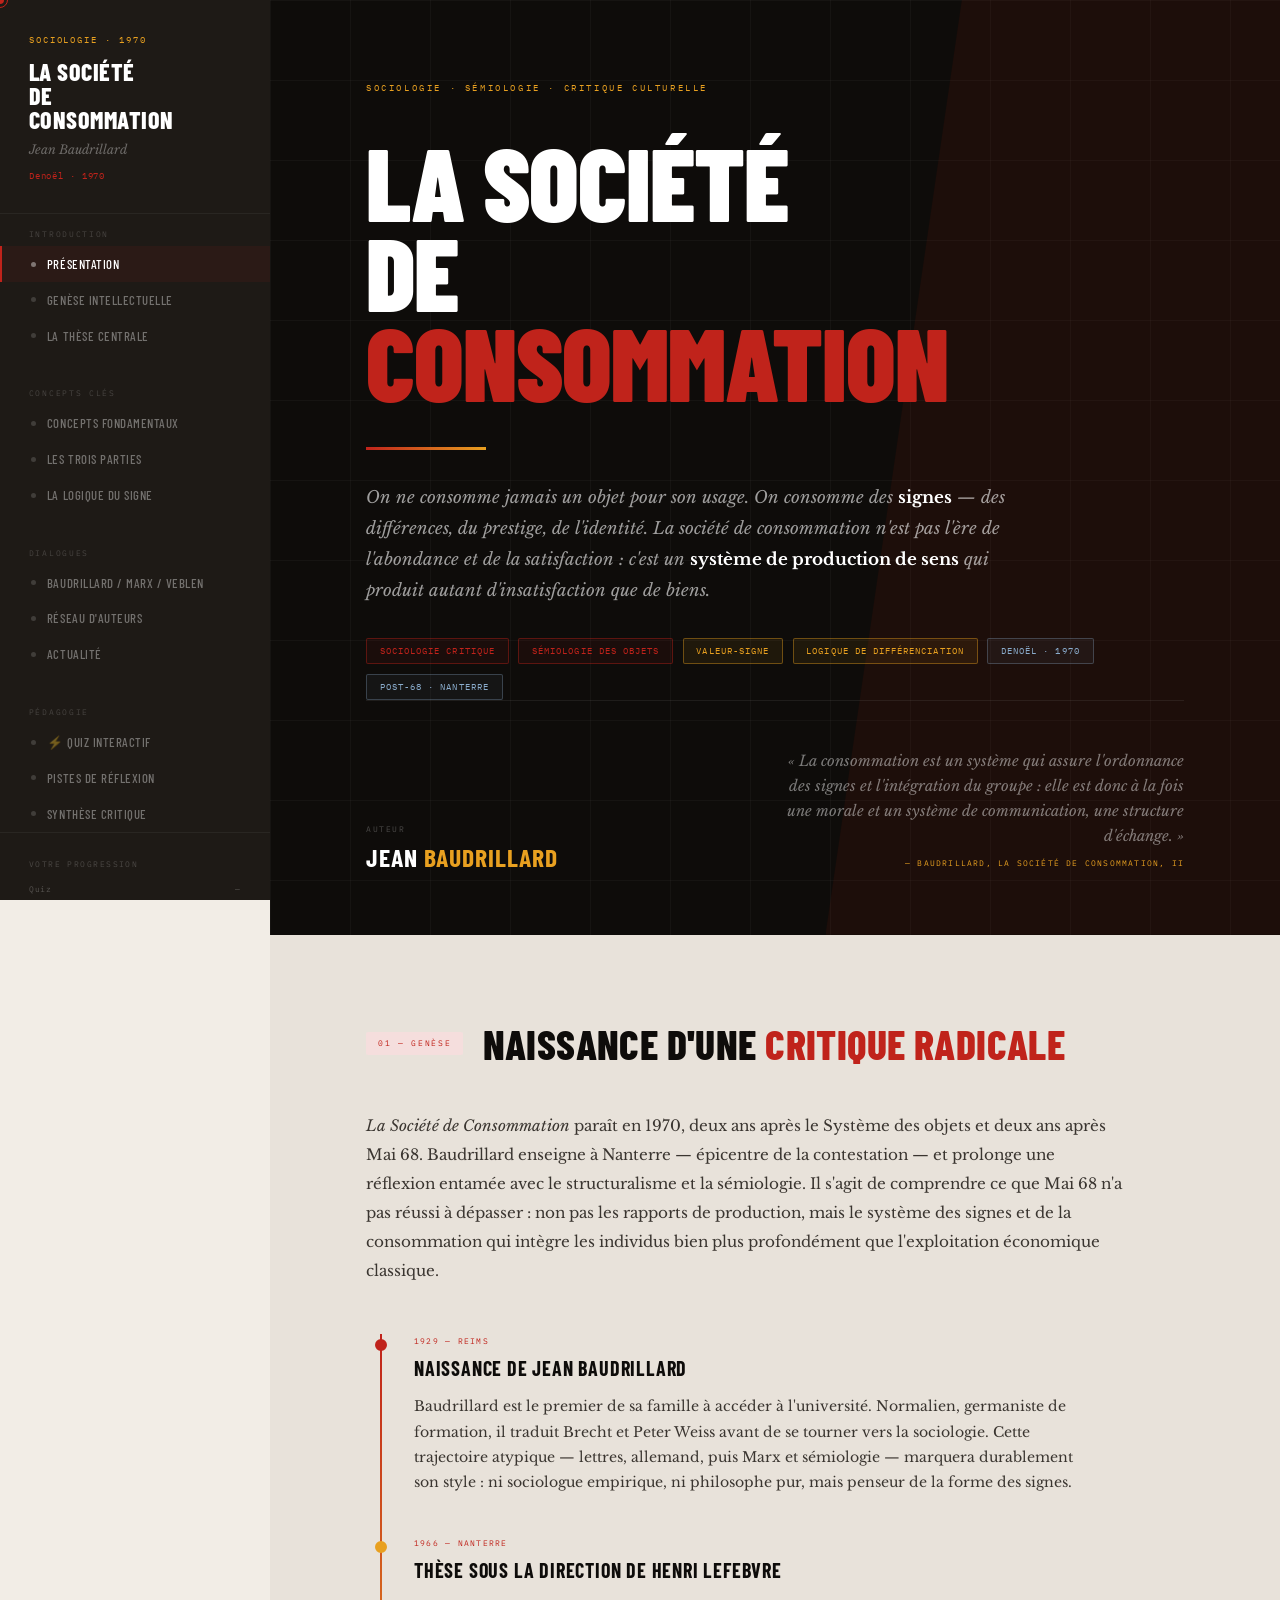
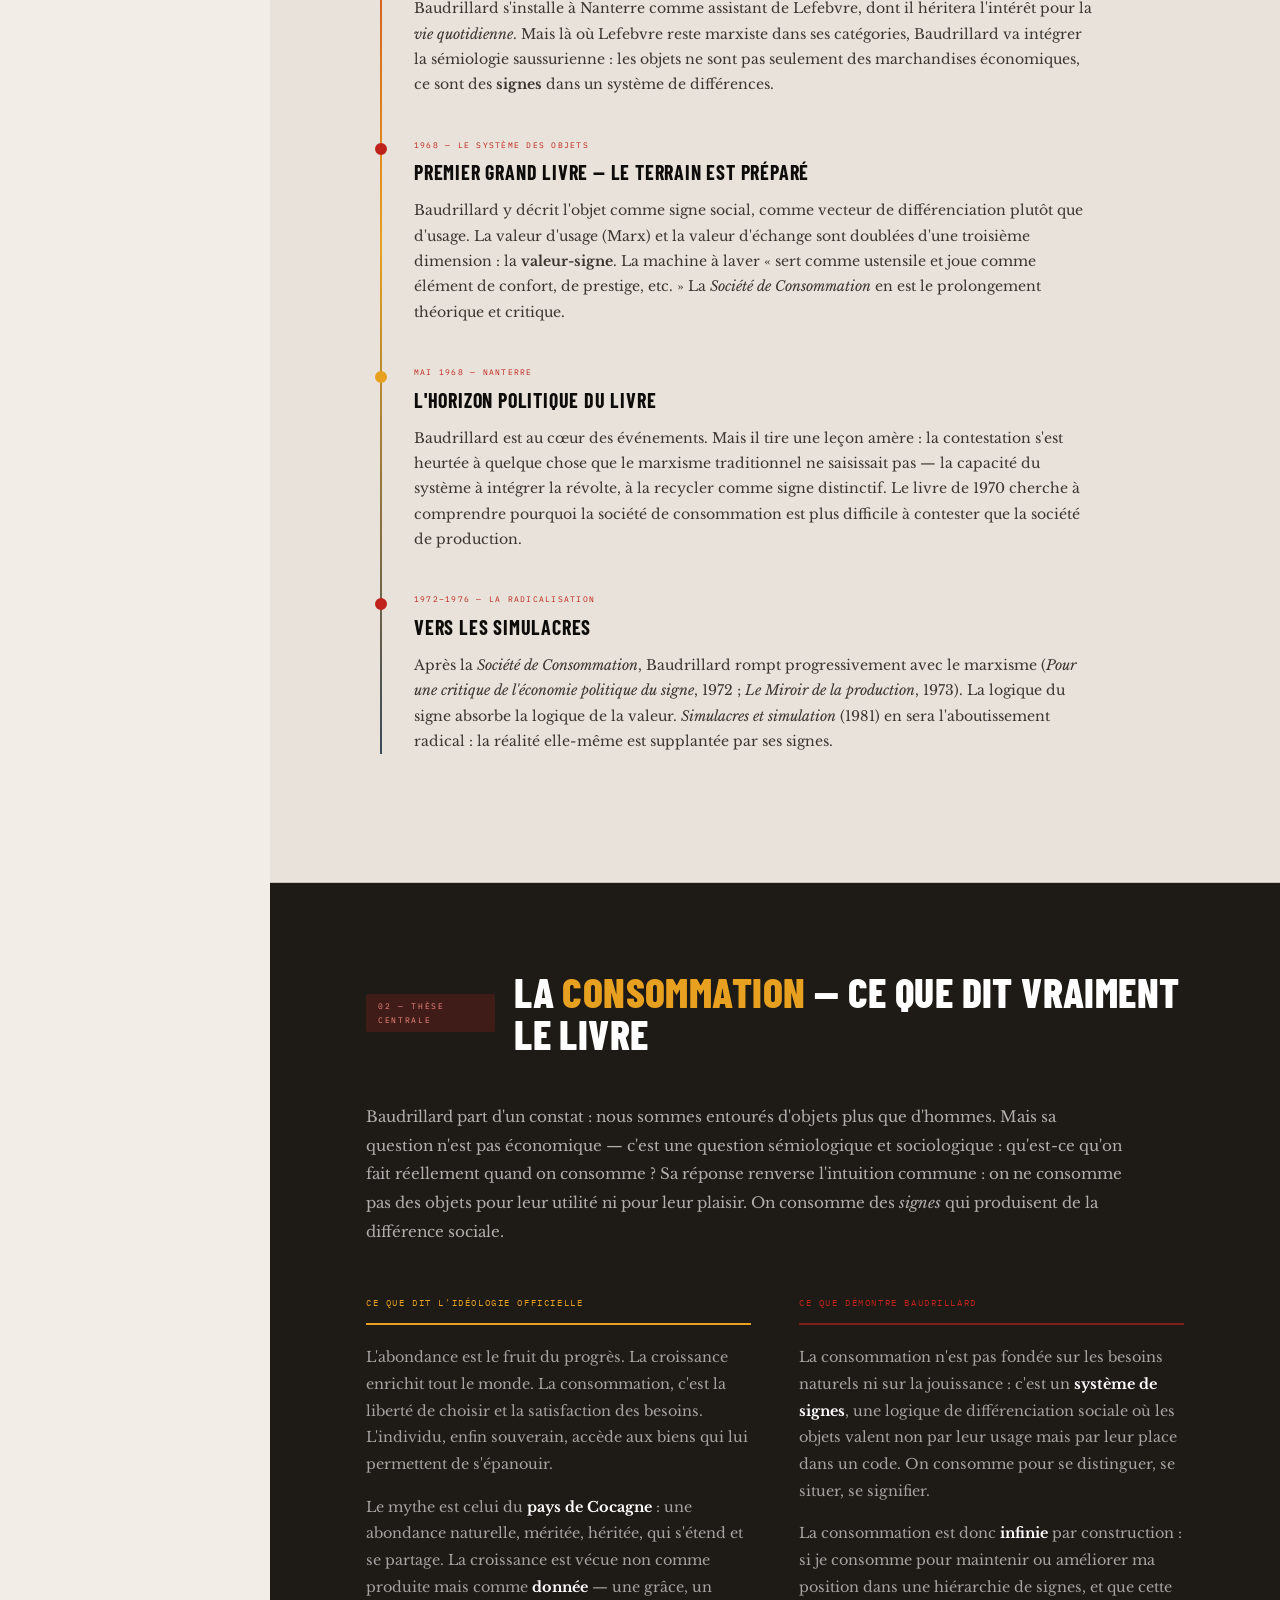
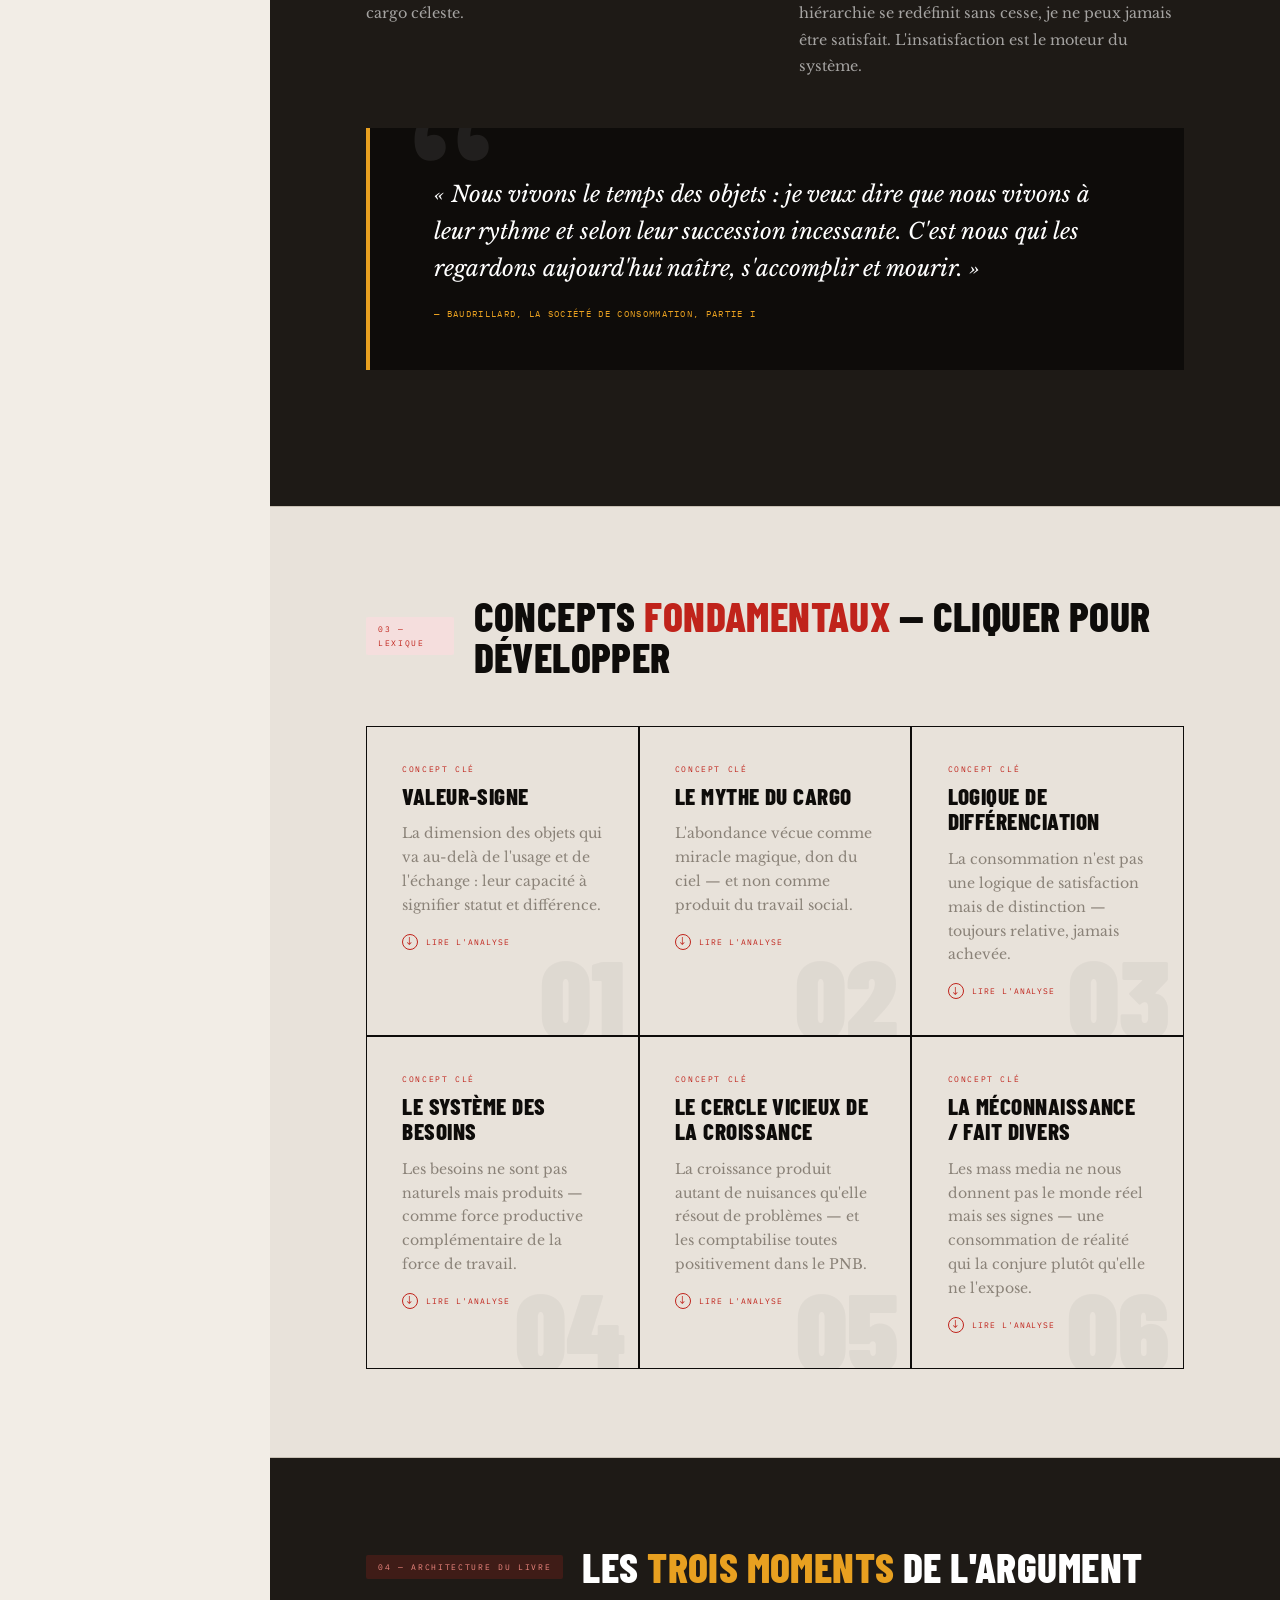
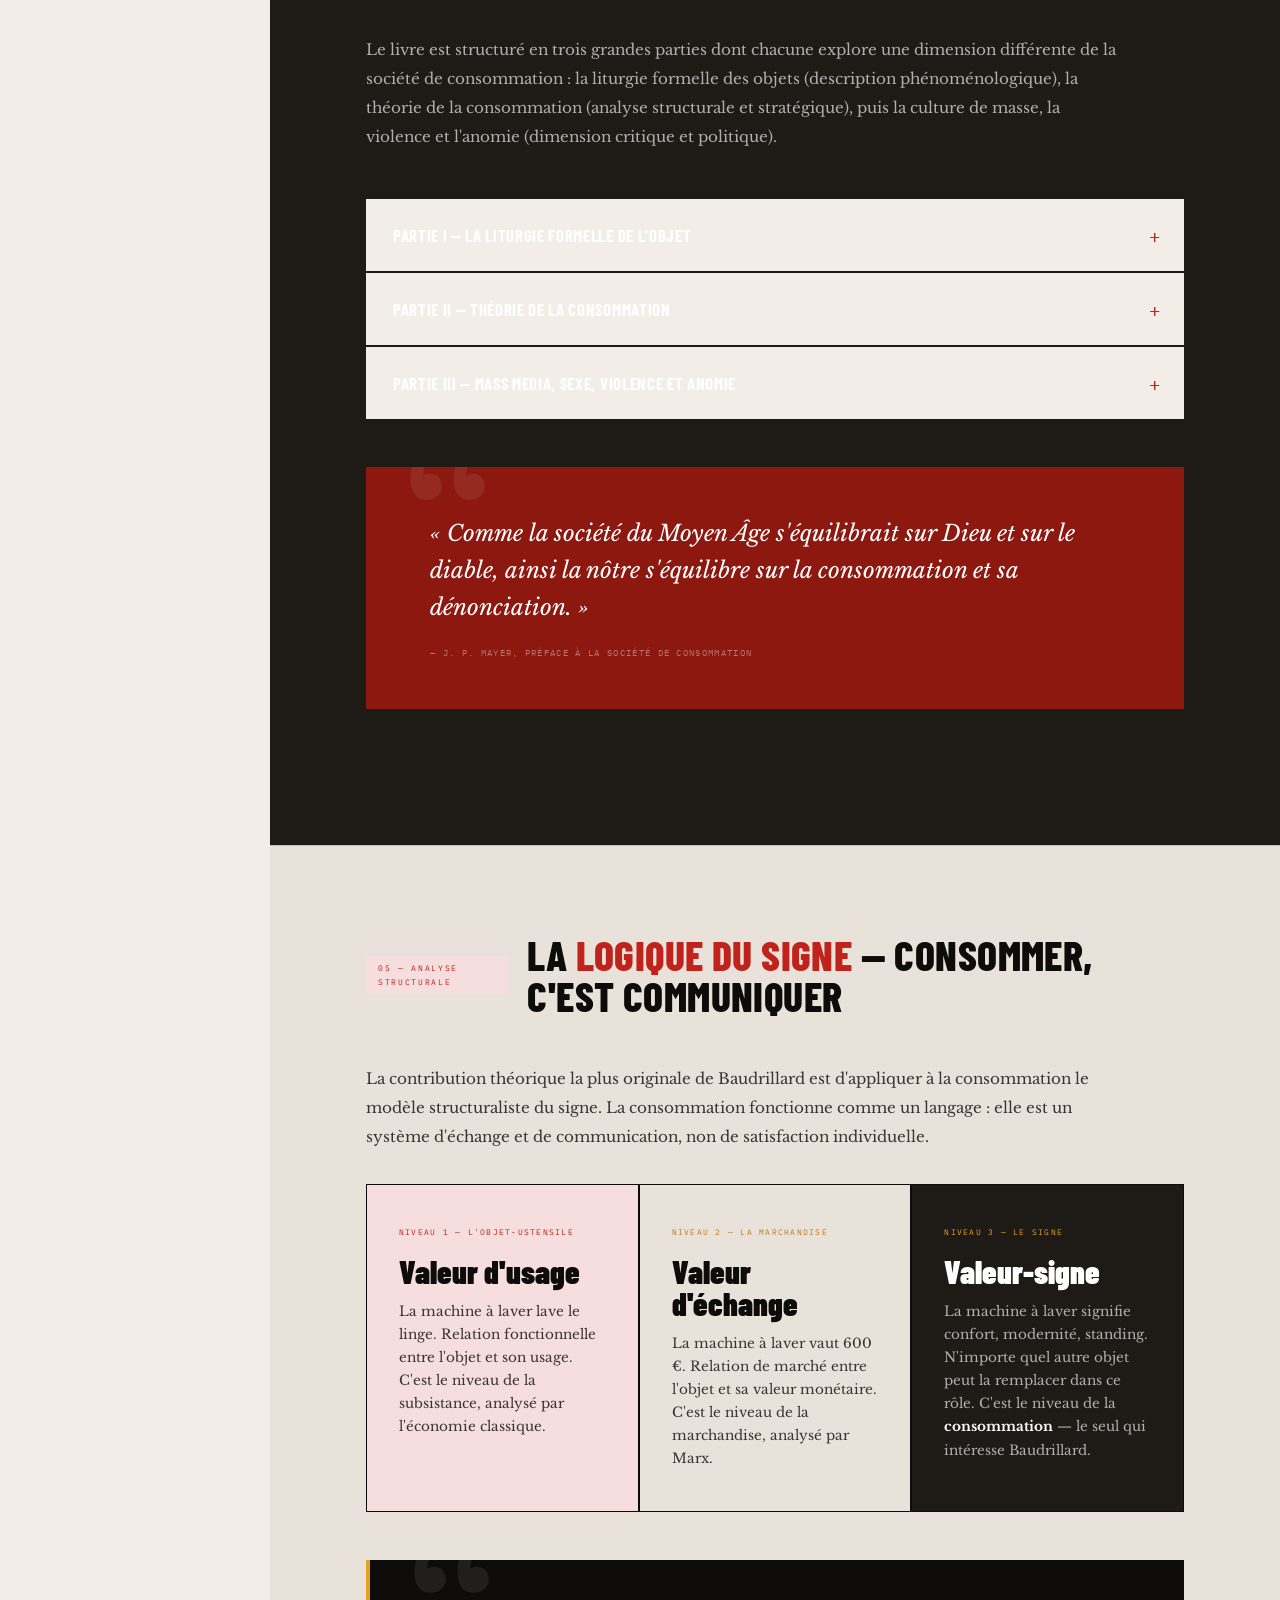
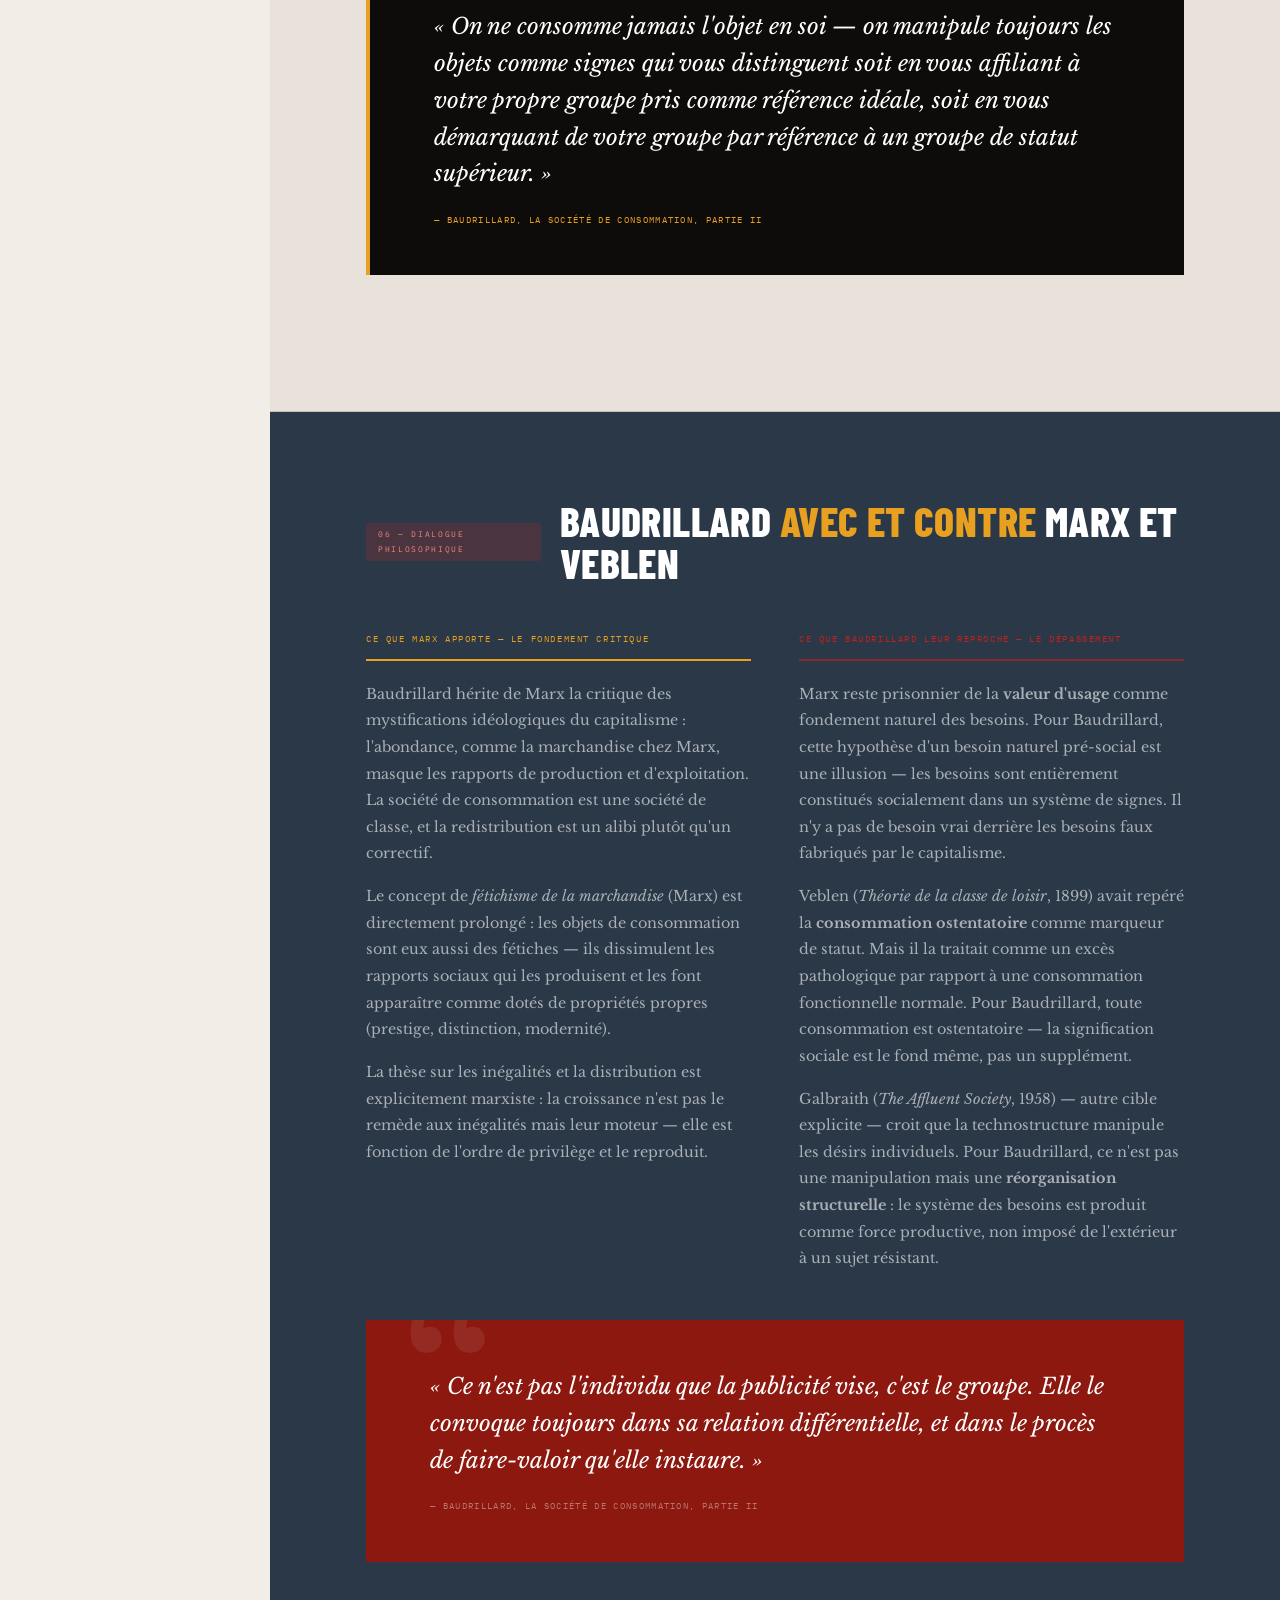
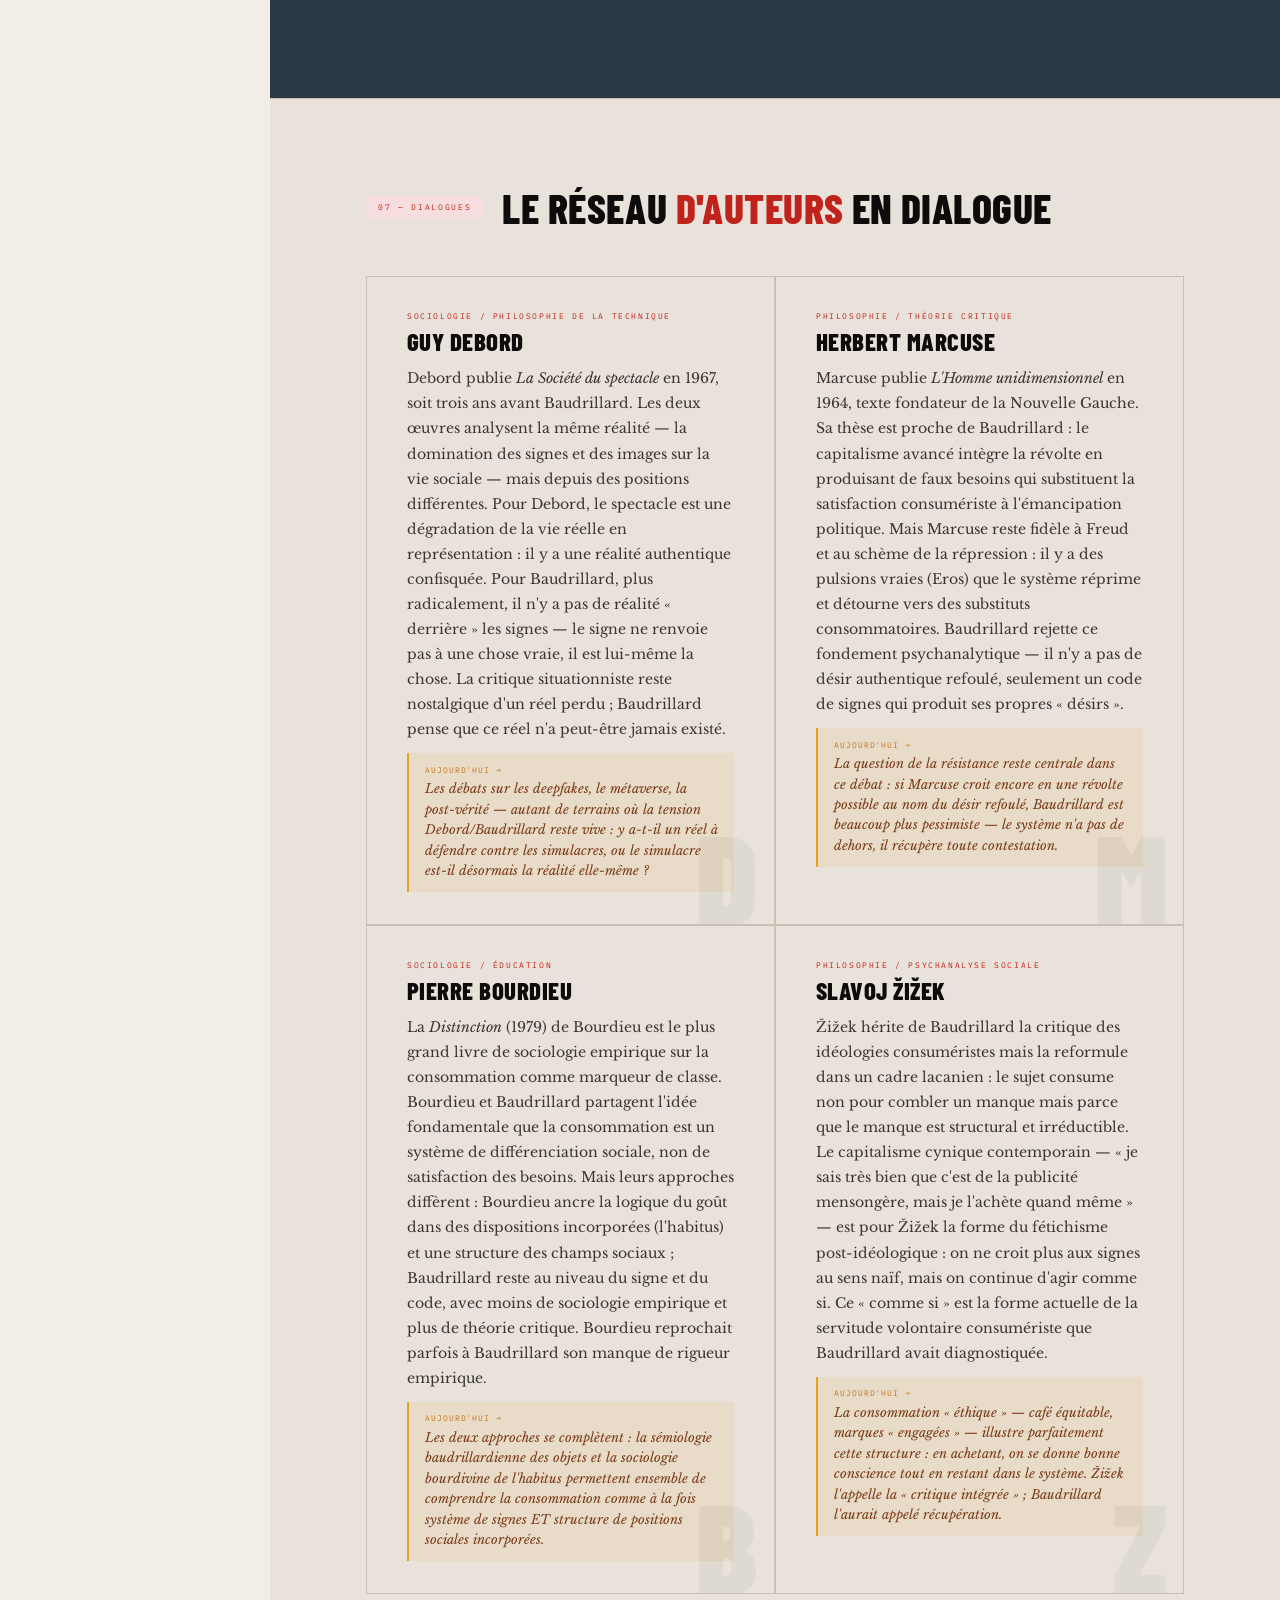
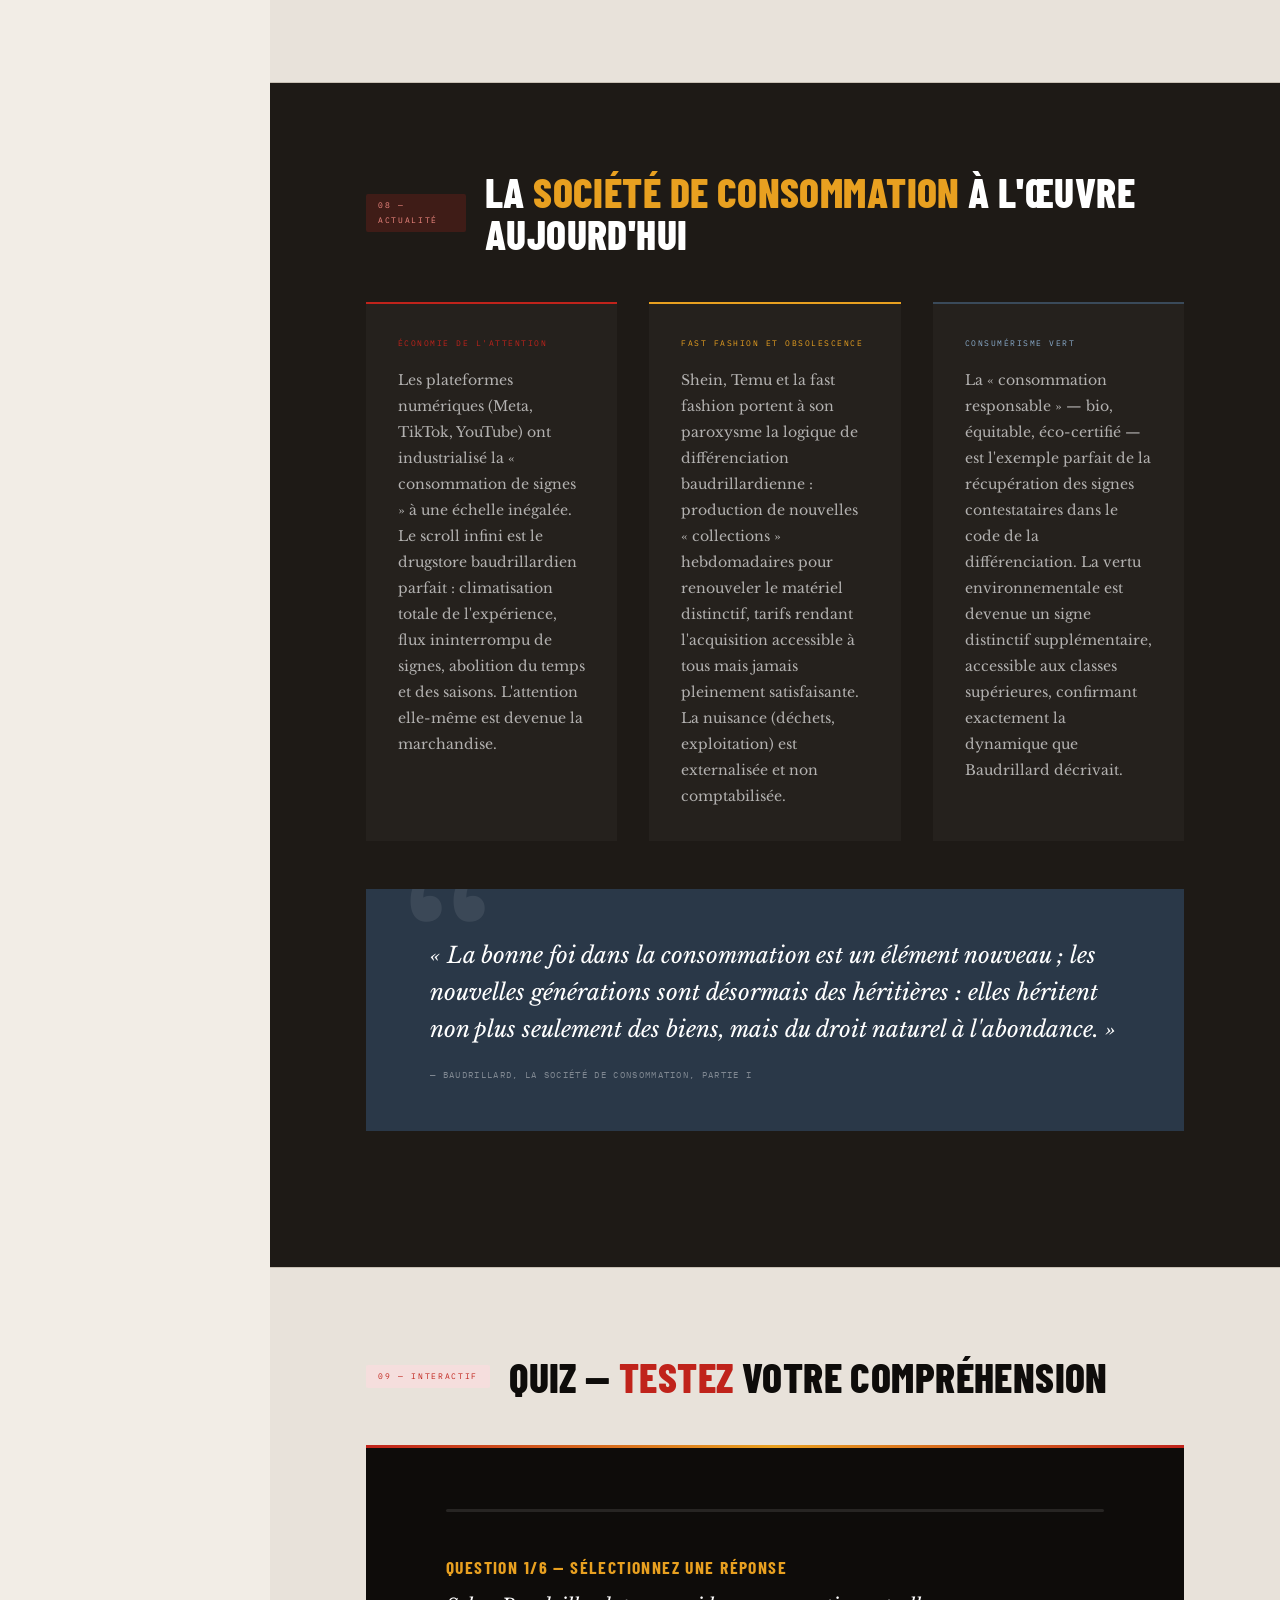
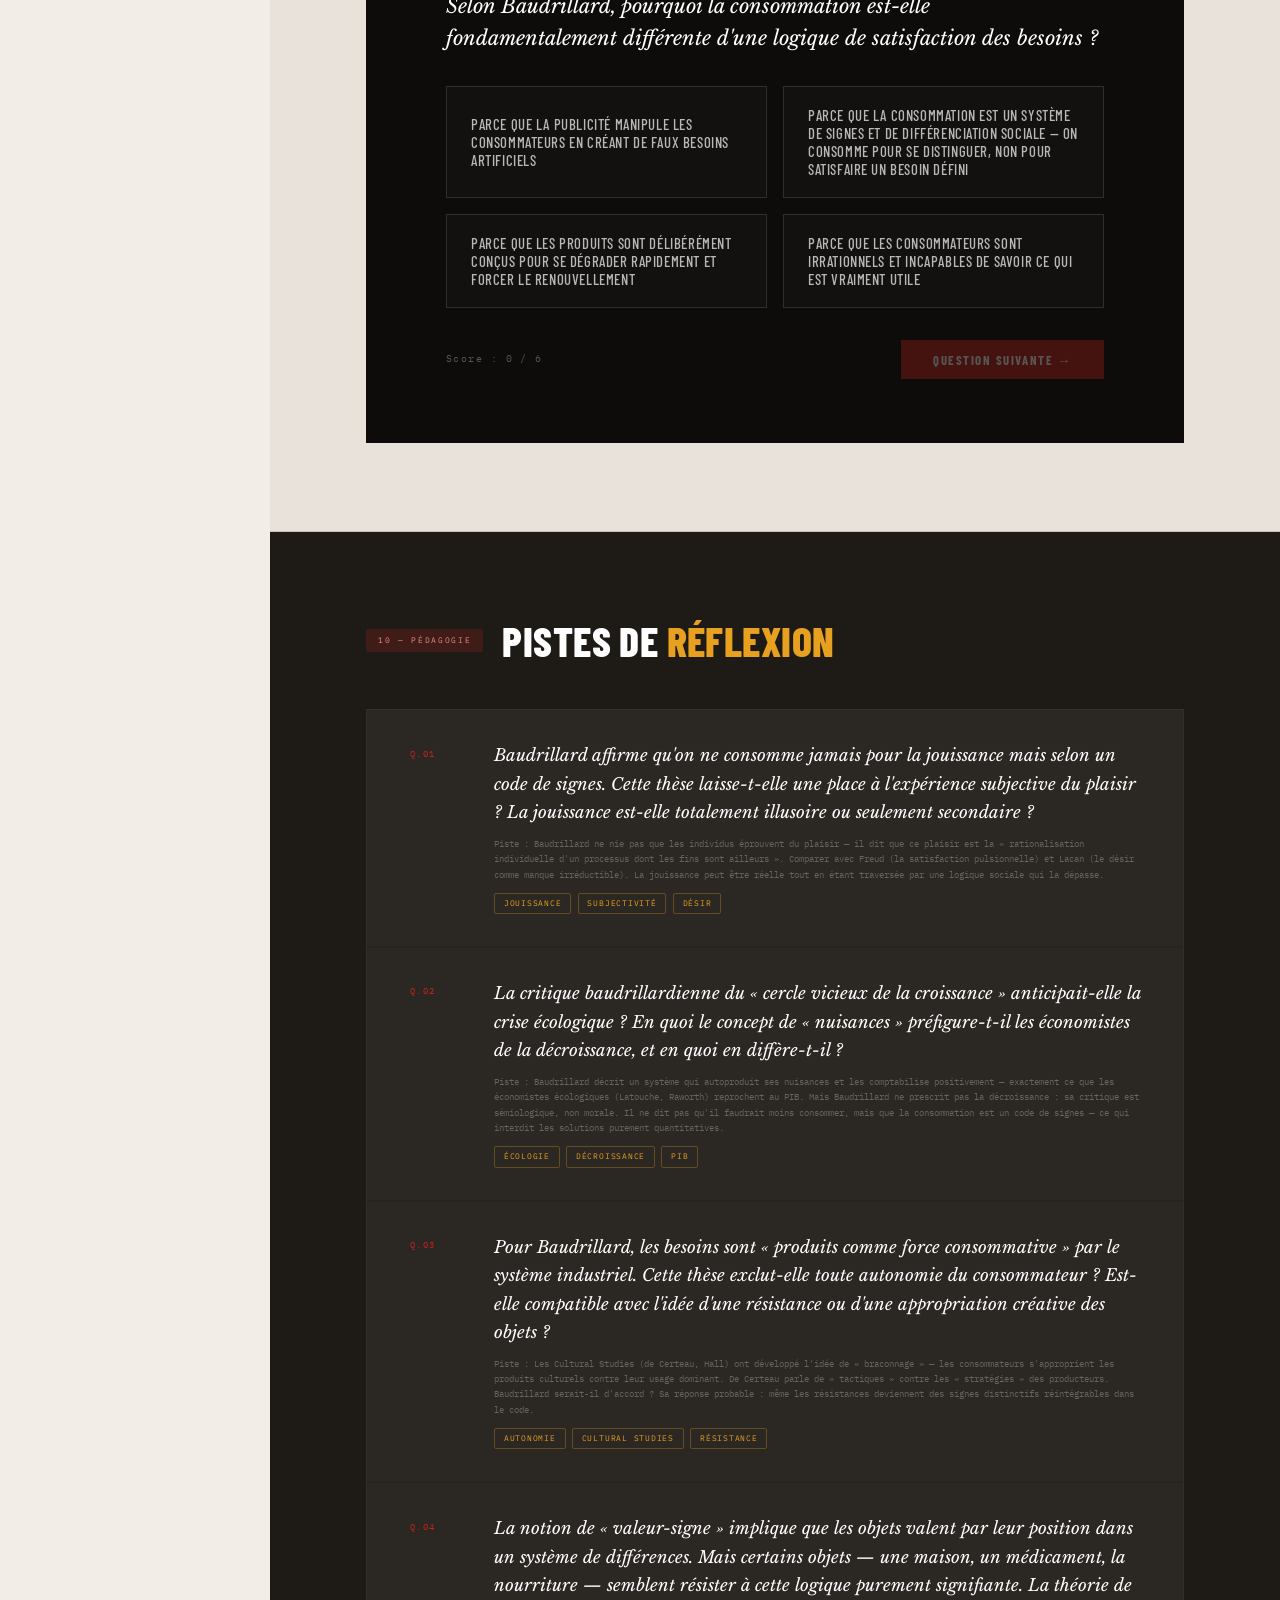
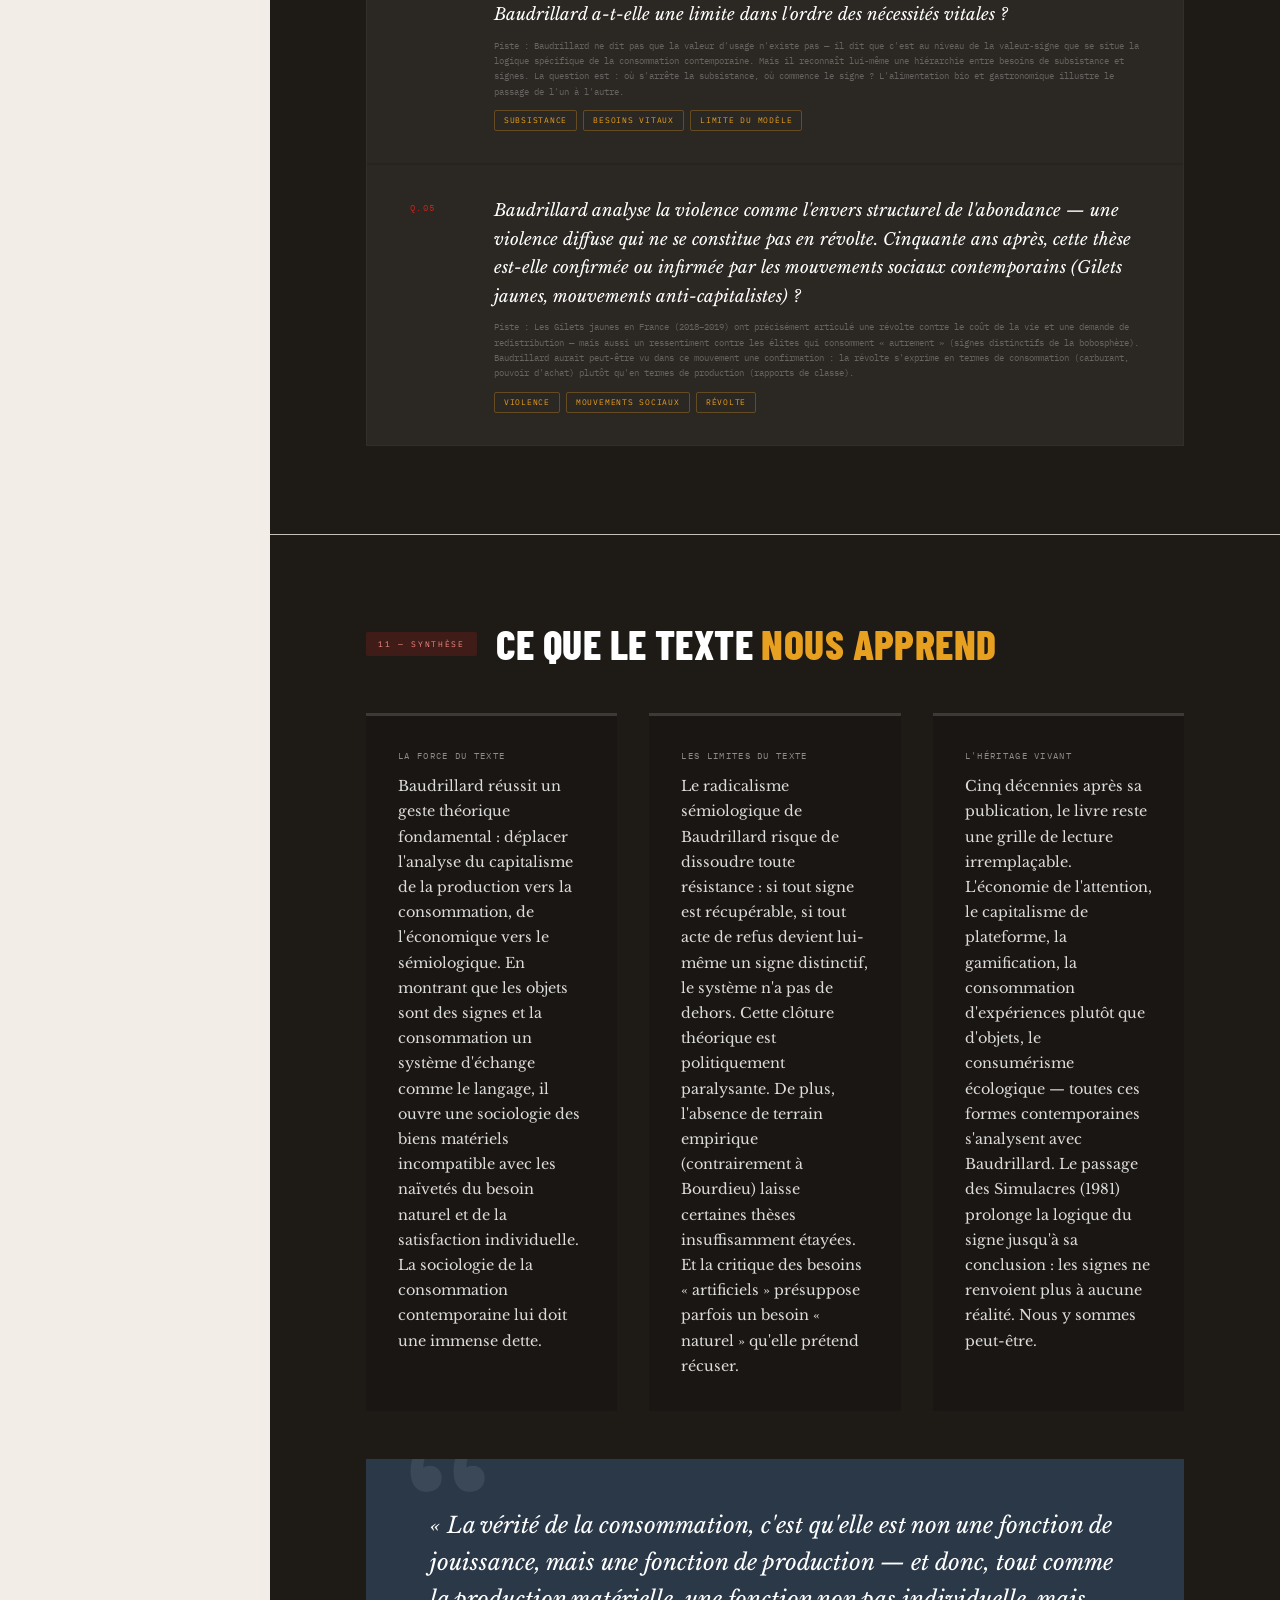
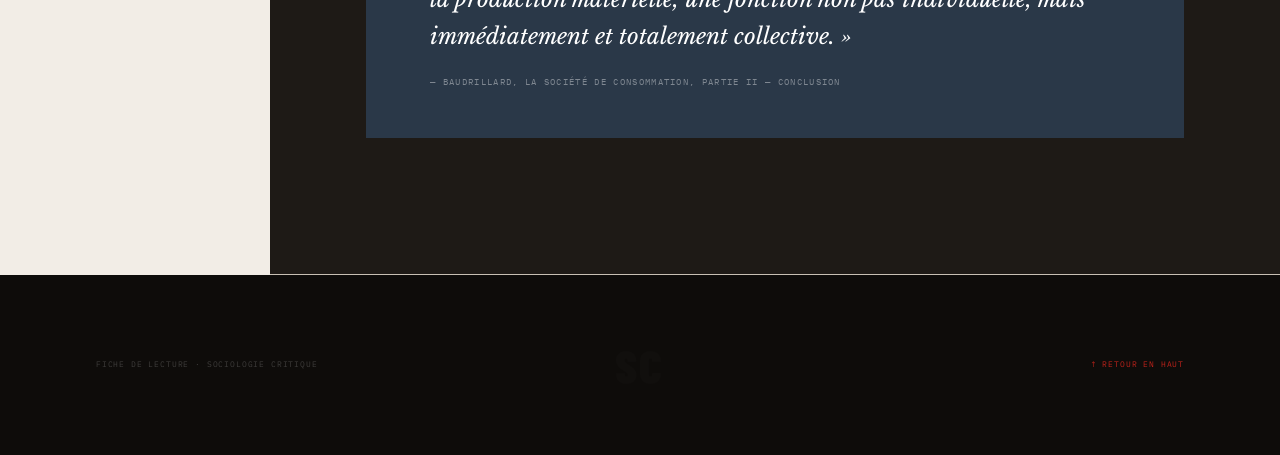
==== baudrillard-societe-consommation.html @ 4a0010d8 "Add files via upload" ====
<!DOCTYPE html>
<html lang="fr">
<head>
<meta charset="UTF-8">
<meta name="viewport" content="width=device-width, initial-scale=1.0">
<title>La Société de Consommation — Jean Baudrillard</title>
<link href="https://fonts.googleapis.com/css2?family=Libre+Baskerville:ital,wght@0,400;0,700;1,400&family=Barlow+Condensed:wght@300;400;500;600;700;800;900&family=IBM+Plex+Mono:ital,wght@0,300;0,400;0,500;1,300&display=swap" rel="stylesheet">
<style>
:root {
  --concrete: #f2ede6;
  --concrete2: #e8e2da;
  --concrete3: #d8d0c6;
  --ink: #0e0c0a;
  --ink2: #1e1a16;
  --blood: #c0231b;
  --blood2: #8c180f;
  --blood-pale: #f5dedd;
  --neon: #e8a020;
  --neon2: #c07818;
  --neon-pale: #faf0d8;
  --steel: #3a4a5a;
  --steel2: #2a3848;
  --steel-pale: #d8e0ea;
  --rust: #7a3a18;
  --dust: #8a8278;
  --rule: #c8c0b4;
  --sidebar: 270px;
}
*,*::before,*::after{box-sizing:border-box;margin:0;padding:0}
html{scroll-behavior:smooth}
body{background:var(--concrete);color:var(--ink);font-family:'Libre Baskerville',serif;font-size:17px;line-height:1.75;overflow-x:hidden;cursor:none;}
#dot{width:8px;height:8px;border-radius:50%;background:#c0231b;position:fixed;top:0;left:0;pointer-events:none;z-index:9999;transform:translate(-50%,-50%);transition:background .15s,width .15s,height .15s;}
#ring{position:fixed;top:0;left:0;pointer-events:none;z-index:9998;transform:translate(-50%,-50%);border-radius:50%;}
#trail{position:fixed;inset:0;pointer-events:none;z-index:9997;}
#prog{position:fixed;top:0;left:0;height:3px;background:var(--blood);transform-origin:left;transform:scaleX(0);z-index:1002;transition:transform .08s linear;}
.snav{position:fixed;left:0;top:0;bottom:0;width:var(--sidebar);background:var(--ink2);z-index:100;display:flex;flex-direction:column;overflow-y:auto;scrollbar-width:thin;scrollbar-color:var(--blood) transparent;}
.snav-brand{padding:2rem 1.8rem 1.8rem;border-bottom:1px solid rgba(255,255,255,.05);}
.snav-kicker{font-family:'IBM Plex Mono',monospace;font-size:.55rem;letter-spacing:.22em;text-transform:uppercase;color:var(--neon);margin-bottom:.8rem;}
.snav-title{font-family:'Barlow Condensed',sans-serif;font-size:1.5rem;font-weight:800;line-height:1;color:#fff;letter-spacing:.02em;text-transform:uppercase;}
.snav-authors{font-family:'Libre Baskerville',serif;font-style:italic;font-size:.78rem;color:rgba(255,255,255,.35);margin-top:.4rem;}
.snav-year{font-family:'IBM Plex Mono',monospace;font-size:.55rem;color:var(--blood);letter-spacing:.1em;margin-top:.5rem;}
.snav-lbl{font-family:'IBM Plex Mono',monospace;font-size:.48rem;letter-spacing:.22em;text-transform:uppercase;color:rgba(255,255,255,.18);padding:.9rem 1.8rem .3rem;}
.snav-a{display:flex;align-items:center;gap:.7rem;padding:.42rem 1.8rem;font-family:'Barlow Condensed',sans-serif;font-size:.8rem;font-weight:500;letter-spacing:.04em;text-transform:uppercase;color:rgba(255,255,255,.38);text-decoration:none;border-left:2px solid transparent;transition:all .2s;}
.snav-a:hover{color:rgba(255,255,255,.85);border-left-color:var(--neon);padding-left:2.1rem;}
.snav-a.on{color:#fff;border-left-color:var(--blood);background:rgba(192,35,27,.08);}
.snav-bullet{width:5px;height:5px;border-radius:50%;background:currentColor;opacity:.4;flex-shrink:0;}
.snav-div{height:1px;background:rgba(255,255,255,.04);margin:.6rem 1.8rem;}
.snav-score{margin-top:auto;padding:1.5rem 1.8rem;border-top:1px solid rgba(255,255,255,.05);}
.snav-score-title{font-family:'IBM Plex Mono',monospace;font-size:.5rem;letter-spacing:.18em;text-transform:uppercase;color:rgba(255,255,255,.2);margin-bottom:.8rem;}
.score-bar{height:4px;background:rgba(255,255,255,.06);border-radius:2px;margin:.5rem 0;overflow:hidden;}
.score-fill{height:100%;border-radius:2px;transition:width 1.5s cubic-bezier(.16,1,.3,1);}
.score-label{display:flex;justify-content:space-between;font-family:'IBM Plex Mono',monospace;font-size:.48rem;letter-spacing:.1em;color:rgba(255,255,255,.25);margin-bottom:.2rem;}
.main{margin-left:var(--sidebar);}
.hero{min-height:100vh;background:var(--ink);color:#fff;padding:5rem 6rem 4rem;position:relative;overflow:hidden;display:grid;grid-template-rows:1fr auto;}
.hero::before{content:'';position:absolute;inset:0;background-image:linear-gradient(rgba(255,255,255,.03) 1px,transparent 1px),linear-gradient(90deg,rgba(255,255,255,.03) 1px,transparent 1px);background-size:80px 80px;pointer-events:none;}
.hero-diag{position:absolute;bottom:0;right:0;width:45%;height:100%;background:var(--blood2);clip-path:polygon(30% 0,100% 0,100% 100%,0% 100%);opacity:.12;pointer-events:none;}
.hero-tag{font-family:'IBM Plex Mono',monospace;font-size:.58rem;letter-spacing:.28em;text-transform:uppercase;color:var(--neon);margin-bottom:2.5rem;opacity:0;animation:fadeUp .7s ease forwards .1s;}
.hero-h1{font-family:'Barlow Condensed',sans-serif;font-size:clamp(4rem,8vw,10rem);font-weight:900;line-height:.88;letter-spacing:-.01em;text-transform:uppercase;opacity:0;animation:fadeUp .9s ease forwards .25s;}
.hero-h1 .line1{display:block;color:#fff;}
.hero-h1 .line2{display:block;color:#fff;}
.hero-h1 .line3{display:block;color:var(--blood);}
.hero-rule{width:120px;height:3px;background:linear-gradient(90deg,var(--blood),var(--neon));margin:2.5rem 0 2rem;opacity:0;animation:fadeUp .7s ease forwards .5s;}
.hero-sub{max-width:680px;font-size:1.05rem;font-weight:400;font-style:italic;color:rgba(255,255,255,.6);line-height:1.85;opacity:0;animation:fadeUp .8s ease forwards .4s;}
.hero-sub strong{color:#fff;font-style:normal;}
.hero-chips{display:flex;flex-wrap:wrap;gap:.6rem;margin-top:2rem;opacity:0;animation:fadeUp .7s ease forwards .7s;}
.chip{font-family:'IBM Plex Mono',monospace;font-size:.55rem;letter-spacing:.12em;text-transform:uppercase;padding:.28rem .8rem;border-radius:2px;border:1px solid;}
.chip-blood{color:var(--blood);border-color:rgba(192,35,27,.4);background:rgba(192,35,27,.08);}
.chip-neon{color:var(--neon);border-color:rgba(232,160,32,.4);background:rgba(232,160,32,.08);}
.chip-steel{color:#8aaccc;border-color:rgba(138,172,204,.3);background:rgba(138,172,204,.06);}
.hero-bottom{display:flex;justify-content:space-between;align-items:flex-end;padding-top:3rem;border-top:1px solid rgba(255,255,255,.07);opacity:0;animation:fadeUp .7s ease forwards .9s;}
.hb-label{font-family:'IBM Plex Mono',monospace;font-size:.5rem;letter-spacing:.2em;text-transform:uppercase;color:rgba(255,255,255,.25);margin-bottom:.4rem;}
.hb-names{font-family:'Barlow Condensed',sans-serif;font-size:1.6rem;font-weight:700;letter-spacing:.04em;text-transform:uppercase;color:#fff;line-height:1.1;}
.hb-names span{color:var(--neon);}
.hero-thesis{text-align:right;max-width:420px;font-family:'Libre Baskerville',serif;font-style:italic;font-size:.92rem;color:rgba(255,255,255,.45);line-height:1.7;}
.hero-thesis cite{display:block;margin-top:.5rem;font-style:normal;font-family:'IBM Plex Mono',monospace;font-size:.5rem;letter-spacing:.15em;text-transform:uppercase;color:var(--neon);}
.sec{padding:5.5rem 6rem;border-bottom:1px solid var(--rule);}
.sec.alt{background:var(--concrete2);}
.sec.dark{background:var(--ink2);color:#fff;}
.sec.steel{background:var(--steel2);color:#fff;}
.sec.blood{background:var(--blood2);color:#fff;}
.sec-eyebrow{display:flex;align-items:center;gap:1.2rem;margin-bottom:3rem;}
.sec-num{font-family:'IBM Plex Mono',monospace;font-size:.52rem;letter-spacing:.2em;text-transform:uppercase;color:var(--blood);background:var(--blood-pale);padding:.28rem .75rem;border-radius:2px;}
.dark .sec-num,.steel .sec-num,.blood .sec-num{background:rgba(192,35,27,.2);color:#f08880;}
.sec-h2{font-family:'Barlow Condensed',sans-serif;font-size:2.6rem;font-weight:800;letter-spacing:.01em;text-transform:uppercase;line-height:1;}
.sec-h2 em{color:var(--blood);font-style:normal;}
.dark .sec-h2,.steel .sec-h2,.blood .sec-h2{color:#fff;}
.dark .sec-h2 em,.steel .sec-h2 em{color:var(--neon);}
.blood .sec-h2 em{color:var(--neon);}
.timeline-container{position:relative;padding-left:3rem;margin-top:2rem;}
.timeline-container::before{content:'';position:absolute;left:14px;top:0;bottom:0;width:2px;background:linear-gradient(to bottom,var(--blood),var(--neon),var(--steel));}
.tl-item{position:relative;margin-bottom:2.5rem;opacity:0;transform:translateX(-20px);transition:opacity .6s ease,transform .6s ease;}
.tl-item.v{opacity:1;transform:none;}
.tl-dot{position:absolute;left:-2.45rem;top:.35rem;width:12px;height:12px;border-radius:50%;border:2px solid;}
.tl-dot.blood{background:var(--blood);border-color:var(--blood);}
.tl-dot.neon{background:var(--neon);border-color:var(--neon);}
.tl-year{font-family:'IBM Plex Mono',monospace;font-size:.52rem;letter-spacing:.15em;text-transform:uppercase;color:var(--blood);margin-bottom:.2rem;}
.tl-title{font-family:'Barlow Condensed',sans-serif;font-size:1.25rem;font-weight:700;letter-spacing:.04em;text-transform:uppercase;margin-bottom:.5rem;}
.tl-body{font-size:.88rem;color:#3a3530;line-height:1.8;max-width:680px;}
.concept-grid{display:grid;grid-template-columns:repeat(3,1fr);gap:2px;background:var(--ink);border:1px solid var(--ink);margin-top:1rem;}
.concept-card{background:var(--concrete);padding:2.2rem;position:relative;overflow:hidden;cursor:pointer;transition:background .3s;}
.alt .concept-card{background:var(--concrete2);}
.concept-card::after{content:attr(data-num);position:absolute;right:.8rem;bottom:-1rem;font-family:'Barlow Condensed',sans-serif;font-size:7rem;font-weight:900;color:rgba(0,0,0,.04);line-height:1;pointer-events:none;}
.cc-tag{font-family:'IBM Plex Mono',monospace;font-size:.5rem;letter-spacing:.2em;text-transform:uppercase;color:var(--blood);display:block;margin-bottom:.5rem;}
.cc-title{font-family:'Barlow Condensed',sans-serif;font-size:1.45rem;font-weight:800;letter-spacing:.02em;text-transform:uppercase;line-height:1.1;margin-bottom:.8rem;}
.cc-short{font-size:.88rem;color:var(--dust);line-height:1.7;}
.cc-expand{max-height:0;overflow:hidden;transition:max-height .5s cubic-bezier(.16,1,.3,1),opacity .4s ease,padding .4s ease;opacity:0;}
.cc-expand.open{max-height:600px;opacity:1;padding-top:1rem;}
.cc-expand-body{font-size:.85rem;color:var(--ink);line-height:1.8;border-top:1px solid var(--rule);padding-top:1rem;}
.cc-expand-body p{margin-bottom:.7rem;}
.cc-expand-body p:last-child{margin-bottom:0;}
.cc-expand-body strong{color:var(--blood);font-weight:600;}
.cc-today{margin-top:.8rem;padding:.8rem 1rem;background:var(--neon-pale);border-left:2px solid var(--neon);font-size:.8rem;font-style:italic;color:var(--rust);line-height:1.6;}
.cc-today::before{content:'Aujourd\'hui → ';font-style:normal;font-family:'IBM Plex Mono',monospace;font-size:.48rem;letter-spacing:.12em;text-transform:uppercase;color:var(--neon2);display:block;margin-bottom:.2rem;}
.cc-toggle{display:flex;align-items:center;gap:.5rem;margin-top:1rem;font-family:'IBM Plex Mono',monospace;font-size:.52rem;letter-spacing:.12em;text-transform:uppercase;color:var(--blood);cursor:pointer;transition:color .2s;}
.cc-arrow{width:16px;height:16px;border:1px solid var(--blood);border-radius:50%;display:flex;align-items:center;justify-content:center;font-size:.7rem;transition:transform .3s;}
.open-arrow .cc-arrow{transform:rotate(180deg);}
.concept-card:hover{background:var(--blood-pale);}
.accordion{display:flex;flex-direction:column;gap:2px;}
.acc-item{background:var(--concrete);border-left:3px solid transparent;transition:border-color .3s,background .3s;}
.alt .acc-item{background:var(--concrete2);}
.acc-item.open{border-left-color:var(--blood);background:var(--blood-pale);}
.acc-head{display:flex;justify-content:space-between;align-items:center;padding:1.2rem 1.5rem;cursor:pointer;transition:background .2s;}
.acc-head:hover{background:rgba(192,35,27,.04);}
.acc-title{font-family:'Barlow Condensed',sans-serif;font-size:1.05rem;font-weight:700;letter-spacing:.04em;text-transform:uppercase;}
.acc-icon{font-family:'IBM Plex Mono',monospace;font-size:1.2rem;color:var(--blood);transition:transform .3s;flex-shrink:0;}
.acc-item.open .acc-icon{transform:rotate(45deg);}
.acc-body{max-height:0;overflow:hidden;transition:max-height .5s cubic-bezier(.16,1,.3,1);}
.acc-item.open .acc-body{max-height:500px;}
.acc-inner{padding:0 1.5rem 1.5rem;font-size:.88rem;color:#3a3530;line-height:1.85;}
.acc-inner p{margin-bottom:.7rem;}
.acc-inner p:last-child{margin-bottom:0;}
.acc-inner strong{color:var(--blood);font-weight:600;}
.dark .acc-inner,.steel .acc-inner{color:rgba(255,255,255,.7);}
.dark .acc-inner em,.steel .acc-inner em{color:var(--neon);}
.pq{padding:3rem 4rem;margin:3rem 0;position:relative;overflow:hidden;}
.pq.blood{background:var(--blood2);color:#fff;}
.pq.neon{background:var(--ink);color:#fff;border-left:4px solid var(--neon);}
.pq.steel{background:var(--steel2);color:#fff;}
.pq::before{content:'\201C';position:absolute;top:-2rem;left:2rem;font-family:'Libre Baskerville',serif;font-size:14rem;line-height:1;opacity:.08;pointer-events:none;color:#fff;}
.pq p{font-family:'Libre Baskerville',serif;font-size:1.4rem;font-style:italic;font-weight:400;line-height:1.65;position:relative;z-index:1;}
.pq cite{display:block;margin-top:1.2rem;font-family:'IBM Plex Mono',monospace;font-size:.55rem;letter-spacing:.15em;text-transform:uppercase;font-style:normal;color:rgba(255,255,255,.4);}
.pq.neon cite{color:var(--neon);}
.glos-grid{display:grid;grid-template-columns:1fr 1fr;gap:2px;background:var(--rule);border:1px solid var(--rule);}
.gi{background:var(--concrete);padding:2rem 2.5rem;position:relative;overflow:hidden;transition:background .3s;}
.alt .gi{background:var(--concrete2);}
.gi:hover{background:var(--neon-pale);}
.gi::after{content:attr(data-g);position:absolute;right:1rem;bottom:-1rem;font-family:'Barlow Condensed',sans-serif;font-size:8rem;font-weight:900;color:rgba(0,0,0,.04);line-height:1;pointer-events:none;}
.gi-src{font-family:'IBM Plex Mono',monospace;font-size:.5rem;letter-spacing:.2em;text-transform:uppercase;color:var(--blood);display:block;margin-bottom:.3rem;}
.gi-term{font-family:'Barlow Condensed',sans-serif;font-size:1.55rem;font-weight:800;letter-spacing:.02em;text-transform:uppercase;margin-bottom:.7rem;line-height:1.1;}
.gi-def{font-size:.88rem;color:#3a3530;line-height:1.78;margin-bottom:.7rem;}
.gi-now{padding:.65rem 1rem;background:rgba(232,160,32,.1);border-left:2px solid var(--neon);font-style:italic;font-size:.8rem;color:var(--rust);line-height:1.6;}
.gi-now::before{content:'Aujourd\'hui → ';font-style:normal;font-family:'IBM Plex Mono',monospace;font-size:.48rem;letter-spacing:.12em;text-transform:uppercase;color:var(--neon2);display:block;margin-bottom:.2rem;}
.quiz-wrap{background:var(--ink);color:#fff;padding:4rem 5rem;margin-top:2rem;position:relative;overflow:hidden;}
.quiz-wrap::before{content:'';position:absolute;top:0;left:0;right:0;height:3px;background:linear-gradient(90deg,var(--blood),var(--neon),var(--blood));}
.quiz-title{font-family:'Barlow Condensed',sans-serif;font-size:1.1rem;font-weight:700;letter-spacing:.08em;text-transform:uppercase;color:var(--neon);margin-bottom:.4rem;}
.quiz-question{font-family:'Libre Baskerville',serif;font-size:1.25rem;font-style:italic;color:#fff;line-height:1.6;margin-bottom:2rem;}
.quiz-options{display:grid;grid-template-columns:1fr 1fr;gap:1rem;}
.qopt{padding:1.2rem 1.5rem;border:1px solid rgba(255,255,255,.12);background:rgba(255,255,255,.02);cursor:pointer;font-family:'Barlow Condensed',sans-serif;font-size:.92rem;font-weight:500;letter-spacing:.04em;color:rgba(255,255,255,.7);text-transform:uppercase;transition:all .2s;text-align:left;position:relative;overflow:hidden;}
.qopt::before{content:'';position:absolute;inset:0;background:var(--blood);transform:scaleX(0);transform-origin:left;transition:transform .3s ease;z-index:0;}
.qopt:hover{color:#fff;border-color:var(--blood);}
.qopt:hover::before{transform:scaleX(1);}
.qopt span{position:relative;z-index:1;}
.qopt.correct{background:rgba(30,120,50,.3);border-color:#4a9a60;color:#7dd89a;}
.qopt.wrong{background:rgba(180,40,30,.3);border-color:var(--blood);color:#f08880;}
.qopt.reveal{background:rgba(30,120,50,.15);border-color:#4a9a60;color:#7dd89a;}
.quiz-feedback{margin-top:1.5rem;padding:1.2rem 1.5rem;background:rgba(255,255,255,.04);border-left:3px solid var(--neon);font-size:.9rem;color:rgba(255,255,255,.7);line-height:1.7;display:none;}
.quiz-feedback.show{display:block;}
.quiz-nav{display:flex;justify-content:space-between;align-items:center;margin-top:2rem;}
.quiz-btn{font-family:'Barlow Condensed',sans-serif;font-size:.8rem;font-weight:700;letter-spacing:.12em;text-transform:uppercase;padding:.7rem 2rem;border:none;background:var(--blood);color:#fff;cursor:pointer;transition:background .2s;}
.quiz-btn:hover{background:var(--blood2);}
.quiz-btn:disabled{opacity:.3;cursor:not-allowed;}
.quiz-progress-bar{height:3px;background:rgba(255,255,255,.1);border-radius:2px;margin-bottom:2.5rem;overflow:hidden;}
.quiz-progress-fill{height:100%;background:var(--blood);transition:width .5s ease;}
.quiz-counter{font-family:'IBM Plex Mono',monospace;font-size:.6rem;letter-spacing:.15em;color:rgba(255,255,255,.3);}
.qstack{display:flex;flex-direction:column;gap:2px;background:rgba(255,255,255,.04);border:1px solid rgba(255,255,255,.05);margin-top:1.5rem;}
.qi{background:rgba(255,255,255,.02);padding:2rem 2.5rem;display:grid;grid-template-columns:60px 1fr;gap:1.5rem;align-items:start;transition:background .3s;border-left:3px solid transparent;}
.qi:hover{background:rgba(192,35,27,.06);border-left-color:var(--blood);}
.qi-n{font-family:'IBM Plex Mono',monospace;font-size:.55rem;letter-spacing:.15em;text-transform:uppercase;color:var(--blood);padding-top:.2rem;}
.qi-t{font-family:'Libre Baskerville',serif;font-size:1.05rem;font-style:italic;color:#fff;line-height:1.7;margin-bottom:.5rem;}
.qi-hint{font-family:'IBM Plex Mono',monospace;font-size:.58rem;color:rgba(255,255,255,.28);line-height:1.65;}
.qi-tags{display:flex;flex-wrap:wrap;gap:.4rem;margin-top:.7rem;}
.qi-tag{font-family:'IBM Plex Mono',monospace;font-size:.48rem;letter-spacing:.1em;text-transform:uppercase;border:1px solid rgba(232,160,32,.3);color:var(--neon);padding:.18rem .55rem;border-radius:2px;}
.synth-grid{display:grid;grid-template-columns:repeat(3,1fr);gap:2rem;margin-top:1.5rem;}
.sc{background:rgba(0,0,0,.15);padding:2rem;border-top:3px solid rgba(255,255,255,.15);transition:background .3s;}
.sc:hover{background:rgba(0,0,0,.25);}
.sc-title{font-family:'IBM Plex Mono',monospace;font-size:.55rem;font-weight:400;letter-spacing:.15em;text-transform:uppercase;color:rgba(255,255,255,.5);margin-bottom:.7rem;}
.sc-body{font-size:.9rem;line-height:1.75;color:rgba(255,255,255,.85);}
.modal-overlay{position:fixed;inset:0;background:rgba(0,0,0,.85);z-index:2000;display:flex;align-items:center;justify-content:center;opacity:0;pointer-events:none;transition:opacity .3s;}
.modal-overlay.show{opacity:1;pointer-events:all;}
.modal{background:var(--ink2);color:#fff;padding:4rem;max-width:560px;width:90%;position:relative;border-top:4px solid var(--blood);}
.modal-title{font-family:'Barlow Condensed',sans-serif;font-size:2.5rem;font-weight:900;text-transform:uppercase;letter-spacing:.04em;margin-bottom:.5rem;}
.modal-score{font-family:'Barlow Condensed',sans-serif;font-size:5rem;font-weight:900;color:var(--neon);line-height:1;margin:1.5rem 0;}
.modal-msg{font-family:'Libre Baskerville',serif;font-style:italic;font-size:.95rem;color:rgba(255,255,255,.6);line-height:1.7;margin-bottom:2rem;}
.modal-close{font-family:'Barlow Condensed',sans-serif;font-size:.8rem;font-weight:700;letter-spacing:.12em;text-transform:uppercase;padding:.7rem 2rem;border:none;background:var(--blood);color:#fff;cursor:pointer;transition:background .2s;}
.modal-close:hover{background:var(--blood2);}
footer{background:var(--ink);color:rgba(255,255,255,.2);padding:3rem 6rem;display:grid;grid-template-columns:1fr auto 1fr;align-items:center;font-family:'IBM Plex Mono',monospace;font-size:.52rem;letter-spacing:.1em;text-transform:uppercase;}
.fc{font-family:'Barlow Condensed',sans-serif;font-size:3rem;font-weight:900;letter-spacing:.06em;opacity:.06;text-align:center;text-transform:uppercase;}
footer a{color:var(--blood);text-decoration:none;display:block;text-align:right;}
footer a:hover{color:var(--neon);}
.r{opacity:0;transform:translateY(20px);transition:opacity .6s ease,transform .6s ease;}
.r.v{opacity:1;transform:none;}
.d1{transition-delay:.07s}.d2{transition-delay:.14s}.d3{transition-delay:.21s}
@keyframes fadeUp{from{opacity:0;transform:translateY(26px)}to{opacity:1;transform:none}}
@media(max-width:1100px){:root{--sidebar:220px}.hero,.sec{padding-left:4rem;padding-right:4rem}.synth-grid{grid-template-columns:1fr 1fr}}
@media(max-width:820px){:root{--sidebar:0px}.snav{display:none}.hero,.sec{padding:4rem 2rem}.concept-grid,.glos-grid{grid-template-columns:1fr}.quiz-options{grid-template-columns:1fr}.synth-grid{grid-template-columns:1fr}footer{grid-template-columns:1fr;gap:1rem;text-align:center}footer a{text-align:center}.qi{grid-template-columns:1fr}.hero-bottom{flex-direction:column;gap:2rem;align-items:flex-start}.hero-thesis{text-align:left}}
</style>
</head>
<body>

<div id="prog"></div>
<canvas id="trail"></canvas>
<div id="dot"></div>
<div id="ring"></div>

<div class="modal-overlay" id="modalOverlay">
  <div class="modal">
    <div class="modal-title">Résultat du Quiz</div>
    <div class="modal-score" id="modalScore">0/6</div>
    <p class="modal-msg" id="modalMsg"></p>
    <button class="modal-close" onclick="closeModal()">Fermer et réviser</button>
  </div>
</div>

<nav class="snav">
  <div class="snav-brand">
    <div class="snav-kicker">Sociologie · 1970</div>
    <div class="snav-title">La Société<br>de<br>Consommation</div>
    <div class="snav-authors">Jean Baudrillard</div>
    <div class="snav-year">Denoël · 1970</div>
  </div>
  <span class="snav-lbl">Introduction</span>
  <a href="#hero" class="snav-a on"><span class="snav-bullet"></span>Présentation</a>
  <a href="#genese" class="snav-a"><span class="snav-bullet"></span>Genèse intellectuelle</a>
  <a href="#these" class="snav-a"><span class="snav-bullet"></span>La thèse centrale</a>
  <div class="snav-div"></div>
  <span class="snav-lbl">Concepts clés</span>
  <a href="#concepts" class="snav-a"><span class="snav-bullet"></span>Concepts fondamentaux</a>
  <a href="#sujet" class="snav-a"><span class="snav-bullet"></span>Les trois parties</a>
  <a href="#structure" class="snav-a"><span class="snav-bullet"></span>La logique du signe</a>
  <div class="snav-div"></div>
  <span class="snav-lbl">Dialogues</span>
  <a href="#dialogue" class="snav-a"><span class="snav-bullet"></span>Baudrillard / Marx / Veblen</a>
  <a href="#reseau" class="snav-a"><span class="snav-bullet"></span>Réseau d'auteurs</a>
  <a href="#aujourdhui" class="snav-a"><span class="snav-bullet"></span>Actualité</a>
  <div class="snav-div"></div>
  <span class="snav-lbl">Pédagogie</span>
  <a href="#quiz" class="snav-a"><span class="snav-bullet"></span>⚡ Quiz interactif</a>
  <a href="#reflexion" class="snav-a"><span class="snav-bullet"></span>Pistes de réflexion</a>
  <a href="#synthese" class="snav-a"><span class="snav-bullet"></span>Synthèse critique</a>
  <div class="snav-score">
    <div class="snav-score-title">Votre progression</div>
    <div class="score-label"><span>Quiz</span><span id="sidebarScore">—</span></div>
    <div class="score-bar"><div class="score-fill" id="sidebarFill" style="width:0%;background:var(--blood)"></div></div>
    <div class="score-label" style="margin-top:.5rem"><span>Concepts lus</span><span id="conceptCount">0/6</span></div>
    <div class="score-bar"><div class="score-fill" id="conceptFill" style="width:0%;background:var(--neon)"></div></div>
  </div>
</nav>

<main class="main">

<section id="hero" class="hero">
  <div class="hero-diag"></div>
  <div>
    <div class="hero-tag">Sociologie · Sémiologie · Critique culturelle</div>
    <h1 class="hero-h1">
      <span class="line1">La Société</span>
      <span class="line2">de</span>
      <span class="line3">Consommation</span>
    </h1>
    <div class="hero-rule"></div>
    <p class="hero-sub">
      On ne consomme jamais un objet pour son usage. On consomme des <strong>signes</strong> — des différences, du prestige, de l'identité. La société de consommation n'est pas l'ère de l'abondance et de la satisfaction : c'est un <strong>système de production de sens</strong> qui produit autant d'insatisfaction que de biens.
    </p>
    <div class="hero-chips">
      <span class="chip chip-blood">Sociologie critique</span>
      <span class="chip chip-blood">Sémiologie des objets</span>
      <span class="chip chip-neon">Valeur-signe</span>
      <span class="chip chip-neon">Logique de différenciation</span>
      <span class="chip chip-steel">Denoël · 1970</span>
      <span class="chip chip-steel">Post-68 · Nanterre</span>
    </div>
  </div>
  <div class="hero-bottom">
    <div>
      <div class="hb-label">Auteur</div>
      <div class="hb-names">Jean <span>Baudrillard</span></div>
    </div>
    <div class="hero-thesis">
      « La consommation est un système qui assure l'ordonnance des signes et l'intégration du groupe : elle est donc à la fois une morale et un système de communication, une structure d'échange. »
      <cite>— Baudrillard, La Société de Consommation, II</cite>
    </div>
  </div>
</section>

<!-- ═══ GENÈSE ═══ -->
<section id="genese" class="sec alt">
  <div class="sec-eyebrow r">
    <span class="sec-num">01 — Genèse</span>
    <h2 class="sec-h2">Naissance d'une <em>critique radicale</em></h2>
  </div>
  <p class="r" style="max-width:760px;font-size:.95rem;color:#3a3530;line-height:1.9;margin-bottom:3rem;">
    <em>La Société de Consommation</em> paraît en 1970, deux ans après le Système des objets et deux ans après Mai 68. Baudrillard enseigne à Nanterre — épicentre de la contestation — et prolonge une réflexion entamée avec le structuralisme et la sémiologie. Il s'agit de comprendre ce que Mai 68 n'a pas réussi à dépasser : non pas les rapports de production, mais le système des signes et de la consommation qui intègre les individus bien plus profondément que l'exploitation économique classique.
  </p>
  <div class="timeline-container r">
    <div class="tl-item">
      <div class="tl-dot blood"></div>
      <div class="tl-year">1929 — Reims</div>
      <div class="tl-title">Naissance de Jean Baudrillard</div>
      <p class="tl-body">Baudrillard est le premier de sa famille à accéder à l'université. Normalien, germaniste de formation, il traduit Brecht et Peter Weiss avant de se tourner vers la sociologie. Cette trajectoire atypique — lettres, allemand, puis Marx et sémiologie — marquera durablement son style : ni sociologue empirique, ni philosophe pur, mais penseur de la forme des signes.</p>
    </div>
    <div class="tl-item">
      <div class="tl-dot neon"></div>
      <div class="tl-year">1966 — Nanterre</div>
      <div class="tl-title">Thèse sous la direction de Henri Lefebvre</div>
      <p class="tl-body">Baudrillard s'installe à Nanterre comme assistant de Lefebvre, dont il héritera l'intérêt pour la <em>vie quotidienne</em>. Mais là où Lefebvre reste marxiste dans ses catégories, Baudrillard va intégrer la sémiologie saussurienne : les objets ne sont pas seulement des marchandises économiques, ce sont des <strong>signes</strong> dans un système de différences.</p>
    </div>
    <div class="tl-item">
      <div class="tl-dot blood"></div>
      <div class="tl-year">1968 — Le Système des objets</div>
      <div class="tl-title">Premier grand livre — Le terrain est préparé</div>
      <p class="tl-body">Baudrillard y décrit l'objet comme signe social, comme vecteur de différenciation plutôt que d'usage. La valeur d'usage (Marx) et la valeur d'échange sont doublées d'une troisième dimension : la <strong>valeur-signe</strong>. La machine à laver « sert comme ustensile et joue comme élément de confort, de prestige, etc. » La <em>Société de Consommation</em> en est le prolongement théorique et critique.</p>
    </div>
    <div class="tl-item">
      <div class="tl-dot neon"></div>
      <div class="tl-year">Mai 1968 — Nanterre</div>
      <div class="tl-title">L'horizon politique du livre</div>
      <p class="tl-body">Baudrillard est au cœur des événements. Mais il tire une leçon amère : la contestation s'est heurtée à quelque chose que le marxisme traditionnel ne saisissait pas — la capacité du système à intégrer la révolte, à la recycler comme signe distinctif. Le livre de 1970 cherche à comprendre pourquoi la société de consommation est plus difficile à contester que la société de production.</p>
    </div>
    <div class="tl-item">
      <div class="tl-dot blood"></div>
      <div class="tl-year">1972–1976 — La radicalisation</div>
      <div class="tl-title">Vers les Simulacres</div>
      <p class="tl-body">Après la <em>Société de Consommation</em>, Baudrillard rompt progressivement avec le marxisme (<em>Pour une critique de l'économie politique du signe</em>, 1972 ; <em>Le Miroir de la production</em>, 1973). La logique du signe absorbe la logique de la valeur. <em>Simulacres et simulation</em> (1981) en sera l'aboutissement radical : la réalité elle-même est supplantée par ses signes.</p>
    </div>
  </div>
</section>

<!-- ═══ THÈSE CENTRALE ═══ -->
<section id="these" class="sec dark">
  <div class="sec-eyebrow r">
    <span class="sec-num">02 — Thèse centrale</span>
    <h2 class="sec-h2">La <em>consommation</em> — Ce que dit vraiment le livre</h2>
  </div>
  <p class="r" style="max-width:760px;font-size:.95rem;color:rgba(255,255,255,.65);line-height:1.9;margin-bottom:3rem;">
    Baudrillard part d'un constat : nous sommes entourés d'objets plus que d'hommes. Mais sa question n'est pas économique — c'est une question sémiologique et sociologique : qu'est-ce qu'on fait réellement quand on consomme ? Sa réponse renverse l'intuition commune : on ne consomme pas des objets pour leur utilité ni pour leur plaisir. On consomme des <em>signes</em> qui produisent de la différence sociale.
  </p>
  <div style="display:grid;grid-template-columns:1fr 1fr;gap:3rem;margin-bottom:3rem;" class="r">
    <div>
      <div style="font-family:'IBM Plex Mono',monospace;font-size:.55rem;letter-spacing:.18em;text-transform:uppercase;color:var(--neon);margin-bottom:1.2rem;padding-bottom:.8rem;border-bottom:2px solid var(--neon);">Ce que dit l'idéologie officielle</div>
      <p style="font-size:.9rem;color:rgba(255,255,255,.6);line-height:1.85;margin-bottom:1rem;">L'abondance est le fruit du progrès. La croissance enrichit tout le monde. La consommation, c'est la liberté de choisir et la satisfaction des besoins. L'individu, enfin souverain, accède aux biens qui lui permettent de s'épanouir.</p>
      <p style="font-size:.9rem;color:rgba(255,255,255,.6);line-height:1.85;">Le mythe est celui du <strong style="color:#fff;">pays de Cocagne</strong> : une abondance naturelle, méritée, héritée, qui s'étend et se partage. La croissance est vécue non comme produite mais comme <strong style="color:#fff;">donnée</strong> — une grâce, un cargo céleste.</p>
    </div>
    <div>
      <div style="font-family:'IBM Plex Mono',monospace;font-size:.55rem;letter-spacing:.18em;text-transform:uppercase;color:var(--blood);margin-bottom:1.2rem;padding-bottom:.8rem;border-bottom:2px solid rgba(192,35,27,.6);">Ce que démontre Baudrillard</div>
      <p style="font-size:.9rem;color:rgba(255,255,255,.6);line-height:1.85;margin-bottom:1rem;">La consommation n'est pas fondée sur les besoins naturels ni sur la jouissance : c'est un <strong style="color:#fff;">système de signes</strong>, une logique de différenciation sociale où les objets valent non par leur usage mais par leur place dans un code. On consomme pour se distinguer, se situer, se signifier.</p>
      <p style="font-size:.9rem;color:rgba(255,255,255,.6);line-height:1.85;">La consommation est donc <strong style="color:#fff;">infinie</strong> par construction : si je consomme pour maintenir ou améliorer ma position dans une hiérarchie de signes, et que cette hiérarchie se redéfinit sans cesse, je ne peux jamais être satisfait. L'insatisfaction est le moteur du système.</p>
    </div>
  </div>
  <div class="pq neon r">
    <p>« Nous vivons le temps des objets : je veux dire que nous vivons à leur rythme et selon leur succession incessante. C'est nous qui les regardons aujourd'hui naître, s'accomplir et mourir. »</p>
    <cite>— Baudrillard, La Société de Consommation, Partie I</cite>
  </div>
</section>

<!-- ═══ CONCEPTS ═══ -->
<section id="concepts" class="sec alt">
  <div class="sec-eyebrow r">
    <span class="sec-num">03 — Lexique</span>
    <h2 class="sec-h2">Concepts <em>fondamentaux</em> — Cliquer pour développer</h2>
  </div>
  <div class="concept-grid r">

    <div class="concept-card" data-num="01" onclick="toggleCard(this)">
      <span class="cc-tag">Concept clé</span>
      <div class="cc-title">Valeur-signe</div>
      <p class="cc-short">La dimension des objets qui va au-delà de l'usage et de l'échange : leur capacité à signifier statut et différence.</p>
      <div class="cc-toggle"><span class="cc-arrow">↓</span><span>Lire l'analyse</span></div>
      <div class="cc-expand">
        <div class="cc-expand-body">
          <p>Marx distinguait la valeur d'usage (utilité concrète) et la valeur d'échange (prix marchand). Baudrillard ajoute une troisième dimension : la <strong>valeur-signe</strong>. Un objet ne vaut pas seulement par ce qu'il sert ou par ce qu'il coûte, mais par ce qu'il signifie dans un système de différences sociales.</p>
          <p>La machine à laver, dit Baudrillard, « sert comme ustensile et joue comme élément de confort, de prestige, etc. » Dans le registre de la valeur-signe, n'importe quel autre objet peut lui être substitué — ce qui importe n'est pas la fonction mais la <strong>position dans le code</strong>. C'est là que se situe la consommation à proprement parler.</p>
          <p>Cette logique du signe explique pourquoi les besoins sont insatiables : on peut saturer la valeur d'usage (combien de réfrigérateurs peut-on utiliser ?) mais jamais la valeur-signe, qui est toujours relative à d'autres signes dans un système de différences infiniment recomposable.</p>
          <div class="cc-today">Le <em>flex</em> sur les réseaux sociaux, les sneakers de luxe à 2 000 €, les NFT, les voyages en première classe — autant de consommations dont la valeur est presque entièrement signifiante, c'est-à-dire sociale et différentielle plutôt qu'utilitaire.</div>
        </div>
      </div>
    </div>

    <div class="concept-card" data-num="02" onclick="toggleCard(this)">
      <span class="cc-tag">Concept clé</span>
      <div class="cc-title">Le mythe du Cargo</div>
      <p class="cc-short">L'abondance vécue comme miracle magique, don du ciel — et non comme produit du travail social.</p>
      <div class="cc-toggle"><span class="cc-arrow">↓</span><span>Lire l'analyse</span></div>
      <div class="cc-expand">
        <div class="cc-expand-body">
          <p>Baudrillard part d'une anecdote ethnologique : les Mélanésiens construisaient des avions en branchages pour attirer les vrais appareils, persuadés que les Blancs avaient le secret de les « capter ». Ce <strong>mythe du Cargo</strong> — attendre une cargaison miraculeuse envoyée par les ancêtres — est pour Baudrillard le reflet exact de la mentalité consumériste occidentale.</p>
          <p>Les consommateurs vivent l'abondance non pas comme produite et conquise par le travail, mais comme <strong>dispensée</strong> par une instance mythologique bienveillante — la Technique, le Progrès, la Croissance — dont on serait les héritiers légitimes. On n'achète pas : on capte. On ne gagne pas : on reçoit.</p>
          <p>Ce mode de pensée magique conduit à une passivité politique profonde : si l'abondance est un don, on ne remet pas en question ses conditions de production, son inégale distribution, ni ses nuisances. C'est <strong>la pensée qui interdit l'analyse</strong>.</p>
          <div class="cc-today">Le discours publicitaire perpétue ce mythe : « Profitez », « Vous le méritez », « Découvrez », « Laissez-vous tenter » — autant de formules qui positionnent le consommateur comme récepteur passif d'une grâce, non comme acteur économique et politique.</div>
        </div>
      </div>
    </div>

    <div class="concept-card" data-num="03" onclick="toggleCard(this)">
      <span class="cc-tag">Concept clé</span>
      <div class="cc-title">Logique de différenciation</div>
      <p class="cc-short">La consommation n'est pas une logique de satisfaction mais de distinction — toujours relative, jamais achevée.</p>
      <div class="cc-toggle"><span class="cc-arrow">↓</span><span>Lire l'analyse</span></div>
      <div class="cc-expand">
        <div class="cc-expand-body">
          <p>Le principe central de Baudrillard : <strong>on ne consomme jamais un objet en soi</strong>, on manipule des objets comme signes qui vous distinguent — soit en vous affiliant à votre groupe de référence, soit en vous démarquant par rapport à un groupe de statut supérieur. La consommation est fondamentalement relative et sociale.</p>
          <p>Cette logique explique l'emballement infini de la consommation. Si les besoins étaient naturels, ils atteindraient un seuil de saturation. Mais si l'on consomme pour se différencier, et si les différences sont par nature relatives et toujours susceptibles d'être comblées par les autres, il n'y a jamais de saturation possible. <strong>L'insatisfaction est structurelle</strong>.</p>
          <p>Les innovations de produit, la mode, l'obsolescence programmée obéissent à cette même logique : quand un signe distinctif se banalise (descend vers les classes moyennes), les élites en créent de nouveaux — et les anciens signes perdent leur valeur distinctive. Le système se reproduit par ce mouvement « du haut vers le bas ».</p>
          <div class="cc-today">L'« authentique » artisanal, le bio, le slow-fashion, le minimalisme — chaque contre-culture consumériste est aussitôt récupérée comme nouveau signe distinctif pour les classes supérieures, confirmant exactement la logique baudrillardienne.</div>
        </div>
      </div>
    </div>

    <div class="concept-card" data-num="04" onclick="toggleCard(this)">
      <span class="cc-tag">Concept clé</span>
      <div class="cc-title">Le système des besoins</div>
      <p class="cc-short">Les besoins ne sont pas naturels mais produits — comme force productive complémentaire de la force de travail.</p>
      <div class="cc-toggle"><span class="cc-arrow">↓</span><span>Lire l'analyse</span></div>
      <div class="cc-expand">
        <div class="cc-expand-body">
          <p>Baudrillard s'oppose à la thèse naïve selon laquelle « les besoins sont le fruit de la production » (Galbraith et la manipulative technostructure). Ce n'est pas ce qu'il dit. Sa formule est plus précise et plus radicale : <strong>le système des besoins est le produit du système de production</strong>.</p>
          <p>Les besoins ne sont pas produits un à un, liés à des objets spécifiques. Ils sont produits comme <strong>force consommative globale</strong>, comme disponibilité à consommer — tout comme la force de travail a été produite comme force productive abstraite au XIXe siècle. Le crédit en est l'instrument : il discipline les consommateurs au calcul économique, les intègre dans la planification de la demande.</p>
          <p>Cette perspective permet de comprendre pourquoi les besoins « suivent » la production : non pas parce que la publicité manipule les individus un à un, mais parce que le système industriel a organisé la consommation comme il avait organisé le travail — en en faisant une force productive rationalisée, contrôlée, socialement nécessaire.</p>
          <div class="cc-today">L'iPhone 17, la mise à jour obligatoire, l'obsolescence planifiée, le « renouvellement annuel » — le système produit des besoins de remplacement aussi sûrement qu'il produit les appareils. L'individu croit choisir librement ; il obéit à une contrainte structurelle.</div>
        </div>
      </div>
    </div>

    <div class="concept-card" data-num="05" onclick="toggleCard(this)">
      <span class="cc-tag">Concept clé</span>
      <div class="cc-title">Le cercle vicieux de la croissance</div>
      <p class="cc-short">La croissance produit autant de nuisances qu'elle résout de problèmes — et les comptabilise toutes positivement dans le PNB.</p>
      <div class="cc-toggle"><span class="cc-arrow">↓</span><span>Lire l'analyse</span></div>
      <div class="cc-expand">
        <div class="cc-expand-body">
          <p>Baudrillard développe une critique radicale du <strong>mythe de la croissance</strong> : la croissance ne produit pas que de l'abondance — elle produit des « nuisances » (pollution, stress, accidents, insécurité) qui nécessitent elles-mêmes des dépenses compensatoires, qui sont elles-mêmes comptabilisées comme richesse dans le PNB. Le système s'autoparodie.</p>
          <p>Le scandale comptable : toute chose produite est positive dans les comptes nationaux, qu'elle soit utile ou nuisible. La pollution de l'air à Paris (–30% de luminosité en 50 ans) n'est pas visible dans le PNB — mais les lunettes, ampoules et dépenses d'énergie électrique qu'elle nécessite <strong>sont comptabilisées comme croissance</strong>. On produit la maladie et le remède, on ne compte que le remède.</p>
          <p>Plus grave encore : la croissance est <strong>structurellement inégalitaire</strong>. Ce n'est pas que la croissance produit de l'inégalité comme effet secondaire — c'est que la croissance elle-même est fonction de l'inégalité, elle en est le moteur et la condition de reproduction.</p>
          <div class="cc-today">La comptabilisation du PIB reste exactement telle que Baudrillard la critiquait : un accident de voiture (dépenses de santé, réparation, assurance) est une « richesse ». La destruction de la biodiversité n'est pas un coût. Des économistes comme Kate Raworth (Doughnut Economics) tentent encore de le réformer.</div>
        </div>
      </div>
    </div>

    <div class="concept-card" data-num="06" onclick="toggleCard(this)">
      <span class="cc-tag">Concept clé</span>
      <div class="cc-title">La méconnaissance / Fait divers</div>
      <p class="cc-short">Les mass media ne nous donnent pas le monde réel mais ses signes — une consommation de réalité qui la conjure plutôt qu'elle ne l'expose.</p>
      <div class="cc-toggle"><span class="cc-arrow">↓</span><span>Lire l'analyse</span></div>
      <div class="cc-expand">
        <div class="cc-expand-body">
          <p>Baudrillard analyse la relation du consommateur aux mass media avec une formule saisissante : la consommation médiatique produit non pas la connaissance du monde, ni l'ignorance totale — mais la <strong>méconnaissance</strong>. Une relation avide au monde fondée sur la consommation de ses signes, et non sur l'engagement avec sa réalité.</p>
          <p>Le <strong>fait divers</strong> est la catégorie cardinale de cette pensée magique : toute information politique, historique, culturelle est reçue sous la même forme anodine et spectaculaire — dramatisée, puis aussitôt dépolitisée, réduite à un événement consommable. On ne s'y engage pas : on le consomme avec curiosité, depuis la sécurité de la sphère privée.</p>
          <p>Cette distance sécurisante est paradoxalement renforcée par la proximité spectaculaire : le téléspectateur « relaxé devant les images de la guerre du Vietnam » ne vit pas la guerre — il consomme ses signes depuis son confort. La violence et la catastrophe, au lieu de mobiliser, renforcent la quiétude du privé en lui donnant un fond dramatique qui justifie son repli.</p>
          <div class="cc-today">L'ère des réseaux sociaux a hyperbolisé ce processus. Le « doomscrolling » — défiler indéfiniment des catastrophes sans agir — est la forme ultime de la méconnaissance baudrillardienne : on consomme le monde sous forme de signes tout en restant parfaitement immobile.</div>
        </div>
      </div>
    </div>

  </div>
</section>

<!-- ═══ LES TROIS PARTIES ═══ -->
<section id="sujet" class="sec dark">
  <div class="sec-eyebrow r">
    <span class="sec-num">04 — Architecture du livre</span>
    <h2 class="sec-h2">Les <em>trois moments</em> de l'argument</h2>
  </div>
  <p class="r" style="max-width:760px;font-size:.95rem;color:rgba(255,255,255,.65);line-height:1.9;margin-bottom:3rem;">
    Le livre est structuré en trois grandes parties dont chacune explore une dimension différente de la société de consommation : la liturgie formelle des objets (description phénoménologique), la théorie de la consommation (analyse structurale et stratégique), puis la culture de masse, la violence et l'anomie (dimension critique et politique).
  </p>
  <div class="accordion r">
    <div class="acc-item">
      <div class="acc-head" onclick="toggleAcc(this)">
        <span class="acc-title">Partie I — La liturgie formelle de l'objet</span>
        <span class="acc-icon">+</span>
      </div>
      <div class="acc-body">
        <div class="acc-inner">
          <p>Baudrillard décrit l'environnement concret de la société de consommation : la <strong>profusion</strong> des objets, la panoplie, le drugstore, Parly 2. L'accent est mis sur la forme même de l'abondance — non pas la quantité, mais l'organisation signifiante des biens en ensembles cohérents qui « se parlent ».</p>
          <p>Le <em>drugstore</em> est l'emblème de cette partie : il ne juxtapose pas des catégories de marchandises, il pratique l'amalgame des signes, transformant tout — nourriture, culture, loisir — en éléments interchangeables d'une « ambiance » totalisante. C'est la consommation comme <strong>climatisation de la vie entière</strong>.</p>
          <p>La thèse du <strong>statut miraculeux de la consommation</strong> développe le parallèle avec le culte mélanésien du Cargo : les objets ne sont pas perçus comme produits par le travail social, mais comme miraculeusement dispensés par la Technique et le Progrès.</p>
        </div>
      </div>
    </div>
    <div class="acc-item">
      <div class="acc-head" onclick="toggleAcc(this)">
        <span class="acc-title">Partie II — Théorie de la consommation</span>
        <span class="acc-icon">+</span>
      </div>
      <div class="acc-body">
        <div class="acc-inner">
          <p>C'est le cœur analytique du livre. Baudrillard y développe sa théorie du <strong>cercle vicieux de la croissance</strong> (nuisances, inégalités structurelles, mystique du PNB), sa critique de la redistribution comme alibi idéologique, et surtout la théorie de la consommation comme logique du signe.</p>
          <p>La distinction fondamentale : la consommation n'est pas une logique de <em>satisfaction</em> mais de <em>différenciation</em>. Le consommateur ne cherche pas à satisfaire un besoin mais à <strong>se situer dans un code social</strong>. D'où la théorie de la personnalisation — la production industrielle des différences — et du Fun-System comme contrainte de jouissance institutionnalisée.</p>
          <p>La conclusion structurale : consommation et production ne sont pas opposées — elles forment un seul processus de reproduction élargie des forces productives. Les besoins sont une <strong>force productive nouvelle</strong>, disciplinée par le crédit comme la force de travail l'a été par le salariat.</p>
        </div>
      </div>
    </div>
    <div class="acc-item">
      <div class="acc-head" onclick="toggleAcc(this)">
        <span class="acc-title">Partie III — Mass media, sexe, violence et anomie</span>
        <span class="acc-icon">+</span>
      </div>
      <div class="acc-body">
        <div class="acc-inner">
          <p>La troisième partie explore les dimensions culturelles et politiques. Les <strong>mass media</strong> y sont analysés comme instruments de la méconnaissance : ils ne donnent pas le monde réel mais ses signes, transformant toute l'actualité en fait divers consommable depuis la sécurité du foyer.</p>
          <p>Le <strong>corps</strong> et la sexualité connaissent une « libération » qui n'est qu'une nouvelle modalité de consommation — le corps devient capital à gérer, signe à optimiser. La beauté, le fitness, l'érotisme publicitaire sont des systèmes de signes exactement analogues aux systèmes d'objets.</p>
          <p>La <strong>violence</strong> — vandalisme, contestation, criminalité — est interprétée comme l'envers structurel de l'abondance, non comme sa négation. Elle est le retour du refoulé dans une société qui a sublimé tous les conflits dans la consommation : une violence diffuse, anomique, qui ne parvient pas à se constituer en révolte politique.</p>
        </div>
      </div>
    </div>
  </div>
  <div class="pq blood r" style="margin-top:3rem;">
    <p>« Comme la société du Moyen Âge s'équilibrait sur Dieu et sur le diable, ainsi la nôtre s'équilibre sur la consommation et sa dénonciation. »</p>
    <cite>— J. P. Mayer, préface à La Société de Consommation</cite>
  </div>
</section>

<!-- ═══ LOGIQUE DU SIGNE ═══ -->
<section id="structure" class="sec alt">
  <div class="sec-eyebrow r">
    <span class="sec-num">05 — Analyse structurale</span>
    <h2 class="sec-h2">La <em>logique du signe</em> — Consommer, c'est communiquer</h2>
  </div>
  <p class="r" style="max-width:760px;font-size:.95rem;color:#3a3530;line-height:1.9;margin-bottom:2rem;">
    La contribution théorique la plus originale de Baudrillard est d'appliquer à la consommation le modèle structuraliste du signe. La consommation fonctionne comme un langage : elle est un système d'échange et de communication, non de satisfaction individuelle.
  </p>
  <div style="display:grid;grid-template-columns:1fr 1fr 1fr;gap:2px;background:var(--ink);border:1px solid var(--ink);margin-bottom:3rem;" class="r">
    <div style="background:var(--blood-pale);padding:2.5rem 2rem;">
      <div style="font-family:'IBM Plex Mono',monospace;font-size:.52rem;letter-spacing:.15em;text-transform:uppercase;color:var(--blood);margin-bottom:1rem;">Niveau 1 — L'objet-ustensile</div>
      <div style="font-family:'Barlow Condensed',sans-serif;font-size:2rem;font-weight:900;color:var(--ink);line-height:1;margin-bottom:.8rem;">Valeur d'usage</div>
      <p style="font-size:.85rem;color:#3a3530;line-height:1.7;">La machine à laver lave le linge. Relation fonctionnelle entre l'objet et son usage. C'est le niveau de la subsistance, analysé par l'économie classique.</p>
    </div>
    <div style="background:var(--concrete2);padding:2.5rem 2rem;">
      <div style="font-family:'IBM Plex Mono',monospace;font-size:.52rem;letter-spacing:.15em;text-transform:uppercase;color:var(--neon2);margin-bottom:1rem;">Niveau 2 — La marchandise</div>
      <div style="font-family:'Barlow Condensed',sans-serif;font-size:2rem;font-weight:900;color:var(--ink);line-height:1;margin-bottom:.8rem;">Valeur d'échange</div>
      <p style="font-size:.85rem;color:#3a3530;line-height:1.7;">La machine à laver vaut 600 €. Relation de marché entre l'objet et sa valeur monétaire. C'est le niveau de la marchandise, analysé par Marx.</p>
    </div>
    <div style="background:var(--ink2);padding:2.5rem 2rem;">
      <div style="font-family:'IBM Plex Mono',monospace;font-size:.52rem;letter-spacing:.15em;text-transform:uppercase;color:var(--neon);margin-bottom:1rem;">Niveau 3 — Le signe</div>
      <div style="font-family:'Barlow Condensed',sans-serif;font-size:2rem;font-weight:900;color:#fff;line-height:1;margin-bottom:.8rem;">Valeur-signe</div>
      <p style="font-size:.85rem;color:rgba(255,255,255,.65);line-height:1.7;">La machine à laver signifie confort, modernité, standing. N'importe quel autre objet peut la remplacer dans ce rôle. C'est le niveau de la <strong style="color:#fff;">consommation</strong> — le seul qui intéresse Baudrillard.</p>
    </div>
  </div>
  <div class="pq neon r">
    <p>« On ne consomme jamais l'objet en soi — on manipule toujours les objets comme signes qui vous distinguent soit en vous affiliant à votre propre groupe pris comme référence idéale, soit en vous démarquant de votre groupe par référence à un groupe de statut supérieur. »</p>
    <cite>— Baudrillard, La Société de Consommation, Partie II</cite>
  </div>
</section>

<!-- ═══ DIALOGUE ═══ -->
<section id="dialogue" class="sec steel">
  <div class="sec-eyebrow r">
    <span class="sec-num">06 — Dialogue philosophique</span>
    <h2 class="sec-h2">Baudrillard <em>avec et contre</em> Marx et Veblen</h2>
  </div>
  <div style="display:grid;grid-template-columns:1fr 1fr;gap:3rem;margin-top:1rem;">
    <div class="r">
      <div style="font-family:'IBM Plex Mono',monospace;font-size:.55rem;letter-spacing:.18em;text-transform:uppercase;color:var(--neon);margin-bottom:1.2rem;padding-bottom:.8rem;border-bottom:2px solid var(--neon);">Ce que Marx apporte — le fondement critique</div>
      <p style="font-size:.9rem;color:rgba(255,255,255,.6);line-height:1.85;margin-bottom:1rem;">Baudrillard hérite de Marx la critique des mystifications idéologiques du capitalisme : l'abondance, comme la marchandise chez Marx, masque les rapports de production et d'exploitation. La société de consommation est une société de classe, et la redistribution est un alibi plutôt qu'un correctif.</p>
      <p style="font-size:.9rem;color:rgba(255,255,255,.6);line-height:1.85;margin-bottom:1rem;">Le concept de <em>fétichisme de la marchandise</em> (Marx) est directement prolongé : les objets de consommation sont eux aussi des fétiches — ils dissimulent les rapports sociaux qui les produisent et les font apparaître comme dotés de propriétés propres (prestige, distinction, modernité).</p>
      <p style="font-size:.9rem;color:rgba(255,255,255,.6);line-height:1.85;">La thèse sur les inégalités et la distribution est explicitement marxiste : la croissance n'est pas le remède aux inégalités mais leur moteur — elle est fonction de l'ordre de privilège et le reproduit.</p>
    </div>
    <div class="r d2">
      <div style="font-family:'IBM Plex Mono',monospace;font-size:.55rem;letter-spacing:.18em;text-transform:uppercase;color:var(--blood);margin-bottom:1.2rem;padding-bottom:.8rem;border-bottom:2px solid rgba(192,35,27,.6);">Ce que Baudrillard leur reproche — le dépassement</div>
      <p style="font-size:.9rem;color:rgba(255,255,255,.6);line-height:1.85;margin-bottom:1rem;">Marx reste prisonnier de la <strong>valeur d'usage</strong> comme fondement naturel des besoins. Pour Baudrillard, cette hypothèse d'un besoin naturel pré-social est une illusion — les besoins sont entièrement constitués socialement dans un système de signes. Il n'y a pas de besoin vrai derrière les besoins faux fabriqués par le capitalisme.</p>
      <p style="font-size:.9rem;color:rgba(255,255,255,.6);line-height:1.85;margin-bottom:1rem;">Veblen (<em>Théorie de la classe de loisir</em>, 1899) avait repéré la <strong>consommation ostentatoire</strong> comme marqueur de statut. Mais il la traitait comme un excès pathologique par rapport à une consommation fonctionnelle normale. Pour Baudrillard, toute consommation est ostentatoire — la signification sociale est le fond même, pas un supplément.</p>
      <p style="font-size:.9rem;color:rgba(255,255,255,.6);line-height:1.85;">Galbraith (<em>The Affluent Society</em>, 1958) — autre cible explicite — croit que la technostructure manipule les désirs individuels. Pour Baudrillard, ce n'est pas une manipulation mais une <strong>réorganisation structurelle</strong> : le système des besoins est produit comme force productive, non imposé de l'extérieur à un sujet résistant.</p>
    </div>
  </div>
  <div class="pq blood r" style="margin-top:3rem;">
    <p>« Ce n'est pas l'individu que la publicité vise, c'est le groupe. Elle le convoque toujours dans sa relation différentielle, et dans le procès de faire-valoir qu'elle instaure. »</p>
    <cite>— Baudrillard, La Société de Consommation, Partie II</cite>
  </div>
</section>

<!-- ═══ RÉSEAU D'AUTEURS ═══ -->
<section id="reseau" class="sec alt">
  <div class="sec-eyebrow r">
    <span class="sec-num">07 — Dialogues</span>
    <h2 class="sec-h2">Le réseau <em>d'auteurs</em> en dialogue</h2>
  </div>
  <div class="glos-grid r">

    <div class="gi" data-g="D">
      <span class="gi-src">Sociologie / Philosophie de la technique</span>
      <div class="gi-term">Guy Debord</div>
      <p class="gi-def">Debord publie <em>La Société du spectacle</em> en 1967, soit trois ans avant Baudrillard. Les deux œuvres analysent la même réalité — la domination des signes et des images sur la vie sociale — mais depuis des positions différentes. Pour Debord, le spectacle est une dégradation de la vie réelle en représentation : il y a une réalité authentique confisquée. Pour Baudrillard, plus radicalement, il n'y a pas de réalité « derrière » les signes — le signe ne renvoie pas à une chose vraie, il est lui-même la chose. La critique situationniste reste nostalgique d'un réel perdu ; Baudrillard pense que ce réel n'a peut-être jamais existé.</p>
      <div class="gi-now">Les débats sur les deepfakes, le métaverse, la post-vérité — autant de terrains où la tension Debord/Baudrillard reste vive : y a-t-il un réel à défendre contre les simulacres, ou le simulacre est-il désormais la réalité elle-même ?</div>
    </div>

    <div class="gi" data-g="M">
      <span class="gi-src">Philosophie / Théorie critique</span>
      <div class="gi-term">Herbert Marcuse</div>
      <p class="gi-def">Marcuse publie <em>L'Homme unidimensionnel</em> en 1964, texte fondateur de la Nouvelle Gauche. Sa thèse est proche de Baudrillard : le capitalisme avancé intègre la révolte en produisant de faux besoins qui substituent la satisfaction consumériste à l'émancipation politique. Mais Marcuse reste fidèle à Freud et au schème de la répression : il y a des pulsions vraies (Eros) que le système réprime et détourne vers des substituts consommatoires. Baudrillard rejette ce fondement psychanalytique — il n'y a pas de désir authentique refoulé, seulement un code de signes qui produit ses propres « désirs ».</p>
      <div class="gi-now">La question de la résistance reste centrale dans ce débat : si Marcuse croit encore en une révolte possible au nom du désir refoulé, Baudrillard est beaucoup plus pessimiste — le système n'a pas de dehors, il récupère toute contestation.</div>
    </div>

    <div class="gi" data-g="B">
      <span class="gi-src">Sociologie / Éducation</span>
      <div class="gi-term">Pierre Bourdieu</div>
      <p class="gi-def">La <em>Distinction</em> (1979) de Bourdieu est le plus grand livre de sociologie empirique sur la consommation comme marqueur de classe. Bourdieu et Baudrillard partagent l'idée fondamentale que la consommation est un système de différenciation sociale, non de satisfaction des besoins. Mais leurs approches diffèrent : Bourdieu ancre la logique du goût dans des dispositions incorporées (l'habitus) et une structure des champs sociaux ; Baudrillard reste au niveau du signe et du code, avec moins de sociologie empirique et plus de théorie critique. Bourdieu reprochait parfois à Baudrillard son manque de rigueur empirique.</p>
      <div class="gi-now">Les deux approches se complètent : la sémiologie baudrillardienne des objets et la sociologie bourdivine de l'habitus permettent ensemble de comprendre la consommation comme à la fois système de signes ET structure de positions sociales incorporées.</div>
    </div>

    <div class="gi" data-g="Z">
      <span class="gi-src">Philosophie / Psychanalyse sociale</span>
      <div class="gi-term">Slavoj Žižek</div>
      <p class="gi-def">Žižek hérite de Baudrillard la critique des idéologies consuméristes mais la reformule dans un cadre lacanien : le sujet consume non pour combler un manque mais parce que le manque est structural et irréductible. Le capitalisme cynique contemporain — « je sais très bien que c'est de la publicité mensongère, mais je l'achète quand même » — est pour Žižek la forme du fétichisme post-idéologique : on ne croit plus aux signes au sens naïf, mais on continue d'agir comme si. Ce « comme si » est la forme actuelle de la servitude volontaire consumériste que Baudrillard avait diagnostiquée.</p>
      <div class="gi-now">La consommation « éthique » — café équitable, marques « engagées » — illustre parfaitement cette structure : en achetant, on se donne bonne conscience tout en restant dans le système. Žižek l'appelle la « critique intégrée » ; Baudrillard l'aurait appelé récupération.</div>
    </div>

  </div>
</section>

<!-- ═══ ACTUALITÉ ═══ -->
<section id="aujourdhui" class="sec dark">
  <div class="sec-eyebrow r">
    <span class="sec-num">08 — Actualité</span>
    <h2 class="sec-h2">La <em>société de consommation</em> à l'œuvre aujourd'hui</h2>
  </div>
  <div style="display:grid;grid-template-columns:1fr 1fr 1fr;gap:2rem;margin-top:1rem;" class="r">
    <div style="background:rgba(255,255,255,.03);padding:2rem;border-top:2px solid var(--blood);">
      <div style="font-family:'IBM Plex Mono',monospace;font-size:.52rem;letter-spacing:.18em;text-transform:uppercase;color:var(--blood);margin-bottom:1rem;">Économie de l'attention</div>
      <p style="font-size:.88rem;color:rgba(255,255,255,.65);line-height:1.85;">Les plateformes numériques (Meta, TikTok, YouTube) ont industrialisé la « consommation de signes » à une échelle inégalée. Le scroll infini est le drugstore baudrillardien parfait : climatisation totale de l'expérience, flux ininterrompu de signes, abolition du temps et des saisons. L'attention elle-même est devenue la marchandise.</p>
    </div>
    <div style="background:rgba(255,255,255,.03);padding:2rem;border-top:2px solid var(--neon);">
      <div style="font-family:'IBM Plex Mono',monospace;font-size:.52rem;letter-spacing:.18em;text-transform:uppercase;color:var(--neon);margin-bottom:1rem;">Fast fashion et obsolescence</div>
      <p style="font-size:.88rem;color:rgba(255,255,255,.65);line-height:1.85;">Shein, Temu et la fast fashion portent à son paroxysme la logique de différenciation baudrillardienne : production de nouvelles « collections » hebdomadaires pour renouveler le matériel distinctif, tarifs rendant l'acquisition accessible à tous mais jamais pleinement satisfaisante. La nuisance (déchets, exploitation) est externalisée et non comptabilisée.</p>
    </div>
    <div style="background:rgba(255,255,255,.03);padding:2rem;border-top:2px solid var(--steel);">
      <div style="font-family:'IBM Plex Mono',monospace;font-size:.52rem;letter-spacing:.18em;text-transform:uppercase;color:#8aaccc;margin-bottom:1rem;">Consumérisme vert</div>
      <p style="font-size:.88rem;color:rgba(255,255,255,.65);line-height:1.85;">La « consommation responsable » — bio, équitable, éco-certifié — est l'exemple parfait de la récupération des signes contestataires dans le code de la différenciation. La vertu environnementale est devenue un signe distinctif supplémentaire, accessible aux classes supérieures, confirmant exactement la dynamique que Baudrillard décrivait.</p>
    </div>
  </div>
  <div class="pq steel r" style="margin-top:3rem;">
    <p>« La bonne foi dans la consommation est un élément nouveau ; les nouvelles générations sont désormais des héritières : elles héritent non plus seulement des biens, mais du droit naturel à l'abondance. »</p>
    <cite>— Baudrillard, La Société de Consommation, Partie I</cite>
  </div>
</section>

<!-- ═══ QUIZ ═══ -->
<section id="quiz" class="sec alt">
  <div class="sec-eyebrow r">
    <span class="sec-num">09 — Interactif</span>
    <h2 class="sec-h2">Quiz — <em>Testez</em> votre compréhension</h2>
  </div>
  <div class="quiz-wrap r">
    <div class="quiz-progress-bar">
      <div class="quiz-progress-fill" id="quizProgressFill" style="width:0%"></div>
    </div>
    <div class="quiz-title">Question <span id="qNum">1</span>/6 — <span id="qStatus">Sélectionnez une réponse</span></div>
    <p class="quiz-question" id="qText"></p>
    <div class="quiz-options" id="qOptions"></div>
    <div class="quiz-feedback" id="qFeedback"></div>
    <div class="quiz-nav">
      <span class="quiz-counter">Score : <span id="scoreDisplay">0</span> / 6</span>
      <button class="quiz-btn" id="qNext" onclick="nextQuestion()" disabled>Question suivante →</button>
    </div>
  </div>
</section>

<!-- ═══ RÉFLEXION ═══ -->
<section id="reflexion" class="sec dark">
  <div class="sec-eyebrow r">
    <span class="sec-num">10 — Pédagogie</span>
    <h2 class="sec-h2">Pistes de <em>réflexion</em></h2>
  </div>
  <div class="qstack r">
    <div class="qi">
      <span class="qi-n">Q.01</span>
      <div>
        <p class="qi-t">Baudrillard affirme qu'on ne consomme jamais pour la jouissance mais selon un code de signes. Cette thèse laisse-t-elle une place à l'expérience subjective du plaisir ? La jouissance est-elle totalement illusoire ou seulement secondaire ?</p>
        <p class="qi-hint">Piste : Baudrillard ne nie pas que les individus éprouvent du plaisir — il dit que ce plaisir est la « rationalisation individuelle d'un processus dont les fins sont ailleurs ». Comparer avec Freud (la satisfaction pulsionnelle) et Lacan (le désir comme manque irréductible). La jouissance peut être réelle tout en étant traversée par une logique sociale qui la dépasse.</p>
        <div class="qi-tags"><span class="qi-tag">Jouissance</span><span class="qi-tag">Subjectivité</span><span class="qi-tag">Désir</span></div>
      </div>
    </div>
    <div class="qi">
      <span class="qi-n">Q.02</span>
      <div>
        <p class="qi-t">La critique baudrillardienne du « cercle vicieux de la croissance » anticipait-elle la crise écologique ? En quoi le concept de « nuisances » préfigure-t-il les économistes de la décroissance, et en quoi en diffère-t-il ?</p>
        <p class="qi-hint">Piste : Baudrillard décrit un système qui autoproduit ses nuisances et les comptabilise positivement — exactement ce que les économistes écologiques (Latouche, Raworth) reprochent au PIB. Mais Baudrillard ne prescrit pas la décroissance : sa critique est sémiologique, non morale. Il ne dit pas qu'il faudrait moins consommer, mais que la consommation est un code de signes — ce qui interdit les solutions purement quantitatives.</p>
        <div class="qi-tags"><span class="qi-tag">Écologie</span><span class="qi-tag">Décroissance</span><span class="qi-tag">PIB</span></div>
      </div>
    </div>
    <div class="qi">
      <span class="qi-n">Q.03</span>
      <div>
        <p class="qi-t">Pour Baudrillard, les besoins sont « produits comme force consommative » par le système industriel. Cette thèse exclut-elle toute autonomie du consommateur ? Est-elle compatible avec l'idée d'une résistance ou d'une appropriation créative des objets ?</p>
        <p class="qi-hint">Piste : Les Cultural Studies (de Certeau, Hall) ont développé l'idée de « braconnage » — les consommateurs s'approprient les produits culturels contre leur usage dominant. De Certeau parle de « tactiques » contre les « stratégies » des producteurs. Baudrillard serait-il d'accord ? Sa réponse probable : même les résistances deviennent des signes distinctifs réintégrables dans le code.</p>
        <div class="qi-tags"><span class="qi-tag">Autonomie</span><span class="qi-tag">Cultural Studies</span><span class="qi-tag">Résistance</span></div>
      </div>
    </div>
    <div class="qi">
      <span class="qi-n">Q.04</span>
      <div>
        <p class="qi-t">La notion de « valeur-signe » implique que les objets valent par leur position dans un système de différences. Mais certains objets — une maison, un médicament, la nourriture — semblent résister à cette logique purement signifiante. La théorie de Baudrillard a-t-elle une limite dans l'ordre des nécessités vitales ?</p>
        <p class="qi-hint">Piste : Baudrillard ne dit pas que la valeur d'usage n'existe pas — il dit que c'est au niveau de la valeur-signe que se situe la logique spécifique de la consommation contemporaine. Mais il reconnaît lui-même une hiérarchie entre besoins de subsistance et signes. La question est : où s'arrête la subsistance, où commence le signe ? L'alimentation bio et gastronomique illustre le passage de l'un à l'autre.</p>
        <div class="qi-tags"><span class="qi-tag">Subsistance</span><span class="qi-tag">Besoins vitaux</span><span class="qi-tag">Limite du modèle</span></div>
      </div>
    </div>
    <div class="qi">
      <span class="qi-n">Q.05</span>
      <div>
        <p class="qi-t">Baudrillard analyse la violence comme l'envers structurel de l'abondance — une violence diffuse qui ne se constitue pas en révolte. Cinquante ans après, cette thèse est-elle confirmée ou infirmée par les mouvements sociaux contemporains (Gilets jaunes, mouvements anti-capitalistes) ?</p>
        <p class="qi-hint">Piste : Les Gilets jaunes en France (2018–2019) ont précisément articulé une révolte contre le coût de la vie et une demande de redistribution — mais aussi un ressentiment contre les élites qui consomment « autrement » (signes distinctifs de la bobosphère). Baudrillard aurait peut-être vu dans ce mouvement une confirmation : la révolte s'exprime en termes de consommation (carburant, pouvoir d'achat) plutôt qu'en termes de production (rapports de classe).</p>
        <div class="qi-tags"><span class="qi-tag">Violence</span><span class="qi-tag">Mouvements sociaux</span><span class="qi-tag">Révolte</span></div>
      </div>
    </div>
  </div>
</section>

<!-- ═══ SYNTHÈSE ═══ -->
<section id="synthese" class="sec dark">
  <div class="sec-eyebrow r">
    <span class="sec-num">11 — Synthèse</span>
    <h2 class="sec-h2">Ce que le texte <em>nous apprend</em></h2>
  </div>
  <div class="synth-grid r">
    <div class="sc">
      <div class="sc-title">La force du texte</div>
      <p class="sc-body">Baudrillard réussit un geste théorique fondamental : déplacer l'analyse du capitalisme de la production vers la consommation, de l'économique vers le sémiologique. En montrant que les objets sont des signes et la consommation un système d'échange comme le langage, il ouvre une sociologie des biens matériels incompatible avec les naïvetés du besoin naturel et de la satisfaction individuelle. La sociologie de la consommation contemporaine lui doit une immense dette.</p>
    </div>
    <div class="sc">
      <div class="sc-title">Les limites du texte</div>
      <p class="sc-body">Le radicalisme sémiologique de Baudrillard risque de dissoudre toute résistance : si tout signe est récupérable, si tout acte de refus devient lui-même un signe distinctif, le système n'a pas de dehors. Cette clôture théorique est politiquement paralysante. De plus, l'absence de terrain empirique (contrairement à Bourdieu) laisse certaines thèses insuffisamment étayées. Et la critique des besoins « artificiels » présuppose parfois un besoin « naturel » qu'elle prétend récuser.</p>
    </div>
    <div class="sc">
      <div class="sc-title">L'héritage vivant</div>
      <p class="sc-body">Cinq décennies après sa publication, le livre reste une grille de lecture irremplaçable. L'économie de l'attention, le capitalisme de plateforme, la gamification, la consommation d'expériences plutôt que d'objets, le consumérisme écologique — toutes ces formes contemporaines s'analysent avec Baudrillard. Le passage des Simulacres (1981) prolonge la logique du signe jusqu'à sa conclusion : les signes ne renvoient plus à aucune réalité. Nous y sommes peut-être.</p>
    </div>
  </div>
  <div class="pq steel r" style="margin-top:3rem;">
    <p>« La vérité de la consommation, c'est qu'elle est non une fonction de jouissance, mais une fonction de production — et donc, tout comme la production matérielle, une fonction non pas individuelle, mais immédiatement et totalement collective. »</p>
    <cite>— Baudrillard, La Société de Consommation, Partie II — conclusion</cite>
  </div>
</section>

</main>

<footer>
  <div>Fiche de lecture · Sociologie critique</div>
  <div class="fc">SC</div>
  <div><a href="#hero">↑ Retour en haut</a></div>
</footer>

<script>
/* ─── CURSOR ─── */
const dot=document.getElementById('dot'),ring=document.getElementById('ring'),trail=document.getElementById('trail'),ctx=trail.getContext('2d');
let mx=0,my=0,rx=0,ry=0,particles=[];
trail.width=window.innerWidth;trail.height=window.innerHeight;
window.addEventListener('resize',()=>{trail.width=window.innerWidth;trail.height=window.innerHeight;});
document.addEventListener('mousemove',e=>{mx=e.clientX;my=e.clientY;dot.style.left=mx+'px';dot.style.top=my+'px';particles.push({x:mx,y:my,life:1,size:Math.random()*3+1});if(particles.length>60)particles.shift();});
(function animate(){requestAnimationFrame(animate);rx+=(mx-rx)*.12;ry+=(my-ry)*.12;ring.style.left=rx+'px';ring.style.top=ry+'px';ring.style.width=ring.style.height=Math.abs(mx-rx)*1.5+16+'px';ring.style.border='1.5px solid rgba(192,35,27,'+Math.min(1,0.4/(Math.hypot(mx-rx,my-ry)+1)*10)+')';ctx.clearRect(0,0,trail.width,trail.height);particles.forEach((p,i)=>{p.life-=.025;if(p.life<=0){particles.splice(i,1);return;}ctx.beginPath();ctx.arc(p.x,p.y,p.size*p.life,0,Math.PI*2);ctx.fillStyle='rgba(192,35,27,'+p.life*.15+')';ctx.fill();});})();

/* ─── PROGRESS ─── */
const prog=document.getElementById('prog');
window.addEventListener('scroll',()=>{const h=document.body.scrollHeight-window.innerHeight;prog.style.transform='scaleX('+(window.scrollY/h)+')';});

/* ─── REVEAL ─── */
const obs=new IntersectionObserver(entries=>{entries.forEach(e=>{if(e.isIntersecting)e.target.classList.add('v');});},{threshold:.07});
document.querySelectorAll('.r,.tl-item').forEach(el=>obs.observe(el));

/* ─── NAV ─── */
const secs=document.querySelectorAll('section[id]'),links=document.querySelectorAll('.snav-a');
const navo=new IntersectionObserver(entries=>{entries.forEach(e=>{if(e.isIntersecting){links.forEach(l=>l.classList.remove('on'));const a=document.querySelector('.snav-a[href="#'+e.target.id+'"]');if(a)a.classList.add('on');}});},{threshold:.3});
secs.forEach(s=>navo.observe(s));

/* ─── ACCORDION ─── */
function toggleAcc(head){const item=head.parentElement,wasOpen=item.classList.contains('open'),parent=item.parentElement;parent.querySelectorAll('.acc-item.open').forEach(i=>i.classList.remove('open'));if(!wasOpen)item.classList.add('open');}

/* ─── CARDS ─── */
let openedConcepts=new Set();
function toggleCard(card){const expand=card.querySelector('.cc-expand'),toggle=card.querySelector('.cc-toggle'),num=card.dataset.num,isOpen=expand.classList.contains('open');expand.classList.toggle('open',!isOpen);toggle.classList.toggle('open-arrow',!isOpen);toggle.querySelector('span:last-child').textContent=isOpen?"Lire l'analyse":'Réduire';if(!isOpen){openedConcepts.add(num);updateConceptCount();}}
function updateConceptCount(){const count=openedConcepts.size;document.getElementById('conceptCount').textContent=count+'/6';document.getElementById('conceptFill').style.width=(count/6*100)+'%';}

/* ─── QUIZ ─── */
const quizData=[
  {
    q:"Selon Baudrillard, pourquoi la consommation est-elle fondamentalement différente d'une logique de satisfaction des besoins ?",
    opts:["Parce que la publicité manipule les consommateurs en créant de faux besoins artificiels","Parce que la consommation est un système de signes et de différenciation sociale — on consomme pour se distinguer, non pour satisfaire un besoin défini","Parce que les produits sont délibérément conçus pour se dégrader rapidement et forcer le renouvellement","Parce que les consommateurs sont irrationnels et incapables de savoir ce qui est vraiment utile"],
    correct:1,
    feedback:"C'est le cœur de la thèse baudrillardienne. Baudrillard s'oppose explicitement à la thèse de la manipulation (Galbraith, Dichter) : ce n'est pas la publicité qui crée de faux besoins — c'est que les besoins eux-mêmes sont pris dans un système de signes où ce qui compte n'est pas la satisfaction mais la différenciation. « On ne consomme jamais l'objet en soi — on manipule toujours les objets comme signes qui vous distinguent. »"
  },
  {
    q:"Qu'est-ce que Baudrillard entend par le « mythe du Cargo » appliqué à la société de consommation ?",
    opts:["La croyance que les marchandises arrivent de pays lointains et qu'il faut encourager le commerce international","L'abondance vécue comme une grâce dispensée par la Technique et le Progrès, non comme le produit d'un travail social — une pensée magique qui empêche l'analyse critique","La nostalgie des sociétés primitives qui vivaient sans consommation excessive et en harmonie avec la nature","L'idée que les indigènes du Tiers-Monde imitent les modes de consommation occidentaux sans les comprendre"],
    correct:1,
    feedback:"La comparaison mélanésienne est fondamentale dans le livre. Les indigènes construisaient des avions en branchages pour attirer les vrais avions — croyant que les Blancs avaient le secret de les « capter ». De même, les consommateurs occidentaux vivent l'abondance comme un droit naturel et une grâce, non comme une production sociale. Cette mentalité miraculeuse empêche de voir les rapports de production, les nuisances, les inégalités qui sous-tendent l'abondance."
  },
  {
    q:"Pourquoi Baudrillard affirme-t-il que la consommation est structurellement infinie et ne peut jamais atteindre de point de saturation ?",
    opts:["Parce que les désirs humains sont par nature illimités et irrationnels","Parce qu'elle repose sur une logique de différenciation sociale : le signe distinctif est toujours relatif à d'autres signes, et maintenir ou améliorer sa position dans le code impose un renouvellement constant","Parce que la publicité crée de nouveaux besoins dès que les anciens sont satisfaits","Parce que les entreprises programment l'obsolescence des produits pour forcer le renouvellement des achats"],
    correct:1,
    feedback:"Baudrillard est explicite sur ce point : la logique de la différence n'a pas de point d'équilibre. Si je consomme pour me distinguer, et si les distinctions se reconstituent sans cesse (parce que les autres consomment aussi), il n'y a pas de seuil de saturation possible. « Le signe distinctif est toujours à la fois différence positive ET négative — c'est ce qui fait qu'il renvoie indéfiniment à d'autres signes, et le consommateur à une insatisfaction définitive. »"
  },
  {
    q:"Que signifie pour Baudrillard l'affirmation que « le système des besoins est le produit du système de production » ?",
    opts:["La publicité persuade les individus d'acheter des choses dont ils n'ont pas besoin en manipulant leurs désirs inconscients","Les besoins ne sont pas produits un à un par la publicité, mais comme force consommative globale — au même titre que la force de travail a été produite comme force productive abstraite par le capitalisme industriel","Les gouvernements planifient la consommation pour maintenir la croissance économique","Les consommateurs s'adaptent passivement aux produits disponibles, sans être capables de former des préférences autonomes"],
    correct:1,
    feedback:"C'est la distinction cruciale de Baudrillard contre Galbraith. Il ne dit pas que la technostructure manipule les individus (ce qui présupposerait un sujet libre et autonome en dehors de la manipulation). Il dit que le système de production a organisé la demande comme il avait organisé l'offre — de façon systémique et structurelle. Les besoins sont « produits comme éléments de système, et non comme rapport d'un individu à un objet ». Le crédit en est l'instrument principal de discipline."
  },
  {
    q:"Comment Baudrillard analyse-t-il le rapport des mass media à la réalité dans la société de consommation ?",
    opts:["Les media informent objectivement le public et permettent une démocratie plus participative","Les media donnent à consommer des signes du réel qui conjurent la réalité plutôt qu'ils ne l'exposent — produisant une « méconnaissance » : ni ignorance totale, ni engagement réel","Les media manipulent délibérément l'opinion publique au service des classes dominantes","Les media créent une sphère publique permettant le débat rationnel entre citoyens"],
    correct:1,
    feedback:"La théorie baudrillardienne de la méconnaissance est une des contributions les plus originales du livre. La relation du consommateur aux médias n'est ni d'intérêt engagé (il ne participe pas vraiment) ni d'indifférence totale — c'est une consommation de signes du réel depuis la sécurité de la sphère privée. Le fait divers est la catégorie cardinale de cette pensée magique : toute information est reçue comme spectacle consommable, dramatisée puis aussitôt dépolitisée."
  },
  {
    q:"En quoi la « personnalisation » des objets de consommation est-elle, selon Baudrillard, une contradiction fondamentale ?",
    opts:["Parce que les produits personnalisés sont plus chers et donc inaccessibles aux classes populaires","Parce que la personnalisation prétend exprimer une personne unique mais elle est produite industriellement comme différence marginale — révélant que la « personne » qu'elle est censée exprimer est en réalité absente","Parce que la personnalisation crée des inégalités entre consommateurs qui peuvent se l'offrir et ceux qui ne le peuvent pas","Parce que les consommateurs finissent tous par choisir les mêmes options de personnalisation, aboutissant à une uniformisation paradoxale"],
    correct:1,
    feedback:"La section sur la personnalisation est l'une des plus brillantes du livre. Baudrillard montre la contradiction interne du discours publicitaire : « Personnalisez VOUS-MÊME votre appartement ! » — formule surréfléchie qui révèle l'absence de la personne qu'elle prétend exprimer. La personnalisation est la « production industrielle des différences » : non pas l'expression d'individus, mais la fabrication en série de signes d'individualité. La « personne » en valeur absolue est « absente, morte, balayée de notre univers fonctionnel »."
  }
];

let currentQ=0,score=0,answered=false;
function renderQuestion(){const q=quizData[currentQ];document.getElementById('qNum').textContent=currentQ+1;document.getElementById('qText').textContent=q.q;document.getElementById('qFeedback').className='quiz-feedback';document.getElementById('qFeedback').textContent='';document.getElementById('qNext').disabled=true;document.getElementById('qStatus').textContent='Sélectionnez une réponse';answered=false;document.getElementById('quizProgressFill').style.width=(currentQ/quizData.length*100)+'%';const opts=document.getElementById('qOptions');opts.innerHTML='';q.opts.forEach((opt,i)=>{const btn=document.createElement('button');btn.className='qopt';btn.innerHTML='<span>'+opt+'</span>';btn.onclick=()=>selectAnswer(i,btn);opts.appendChild(btn);});}
function selectAnswer(idx){if(answered)return;answered=true;const q=quizData[currentQ],opts=document.querySelectorAll('.qopt');opts.forEach((o,i)=>{if(i===q.correct)o.classList.add('correct');else if(i===idx&&i!==q.correct)o.classList.add('wrong');else o.classList.add('reveal');});const fb=document.getElementById('qFeedback');fb.textContent=q.feedback;fb.classList.add('show');if(idx===q.correct){score++;document.getElementById('scoreDisplay').textContent=score;document.getElementById('qStatus').textContent='✓ Bonne réponse';}else{document.getElementById('qStatus').textContent='✗ Réponse incorrecte';}document.getElementById('qNext').disabled=false;const pct=Math.round(score/quizData.length*100);document.getElementById('sidebarScore').textContent=score+'/'+quizData.length;document.getElementById('sidebarFill').style.width=pct+'%';if(currentQ===quizData.length-1)document.getElementById('qNext').textContent='Voir mon score →';}
function nextQuestion(){currentQ++;if(currentQ>=quizData.length){showModal();return;}renderQuestion();}
function showModal(){const msgs=[[0,1,"Relisez attentivement les sections Thèse centrale et Concepts. La logique du signe et la différenciation sociale restent à découvrir."],[2,3,"Quelques concepts restent flous. Revenez sur la valeur-signe et sur la critique du système des besoins."],[4,4,"Bonne compréhension des grandes lignes. Approfondissez les dialogues avec Debord et Bourdieu."],[5,5,"Très solide. Vous saisissez bien l'articulation entre signes, différenciation et critique de la croissance."],[6,6,"Maîtrise remarquable. Vous êtes prêt(e) à mobiliser Baudrillard pour analyser les formes contemporaines de consommation."]];const msg=msgs.find(m=>score>=m[0]&&score<=m[1]);document.getElementById('modalScore').textContent=score+'/6';document.getElementById('modalMsg').textContent=msg?msg[2]:'';document.getElementById('modalOverlay').classList.add('show');}
function closeModal(){document.getElementById('modalOverlay').classList.remove('show');currentQ=0;score=0;answered=false;document.getElementById('scoreDisplay').textContent='0';document.getElementById('quizProgressFill').style.width='0%';document.getElementById('qNext').textContent='Question suivante →';renderQuestion();}

renderQuestion();
window.addEventListener('load',()=>{setTimeout(()=>{document.getElementById('sidebarFill').style.width='0%';document.getElementById('conceptFill').style.width='0%';},500);});
</script>
</body>
</html>
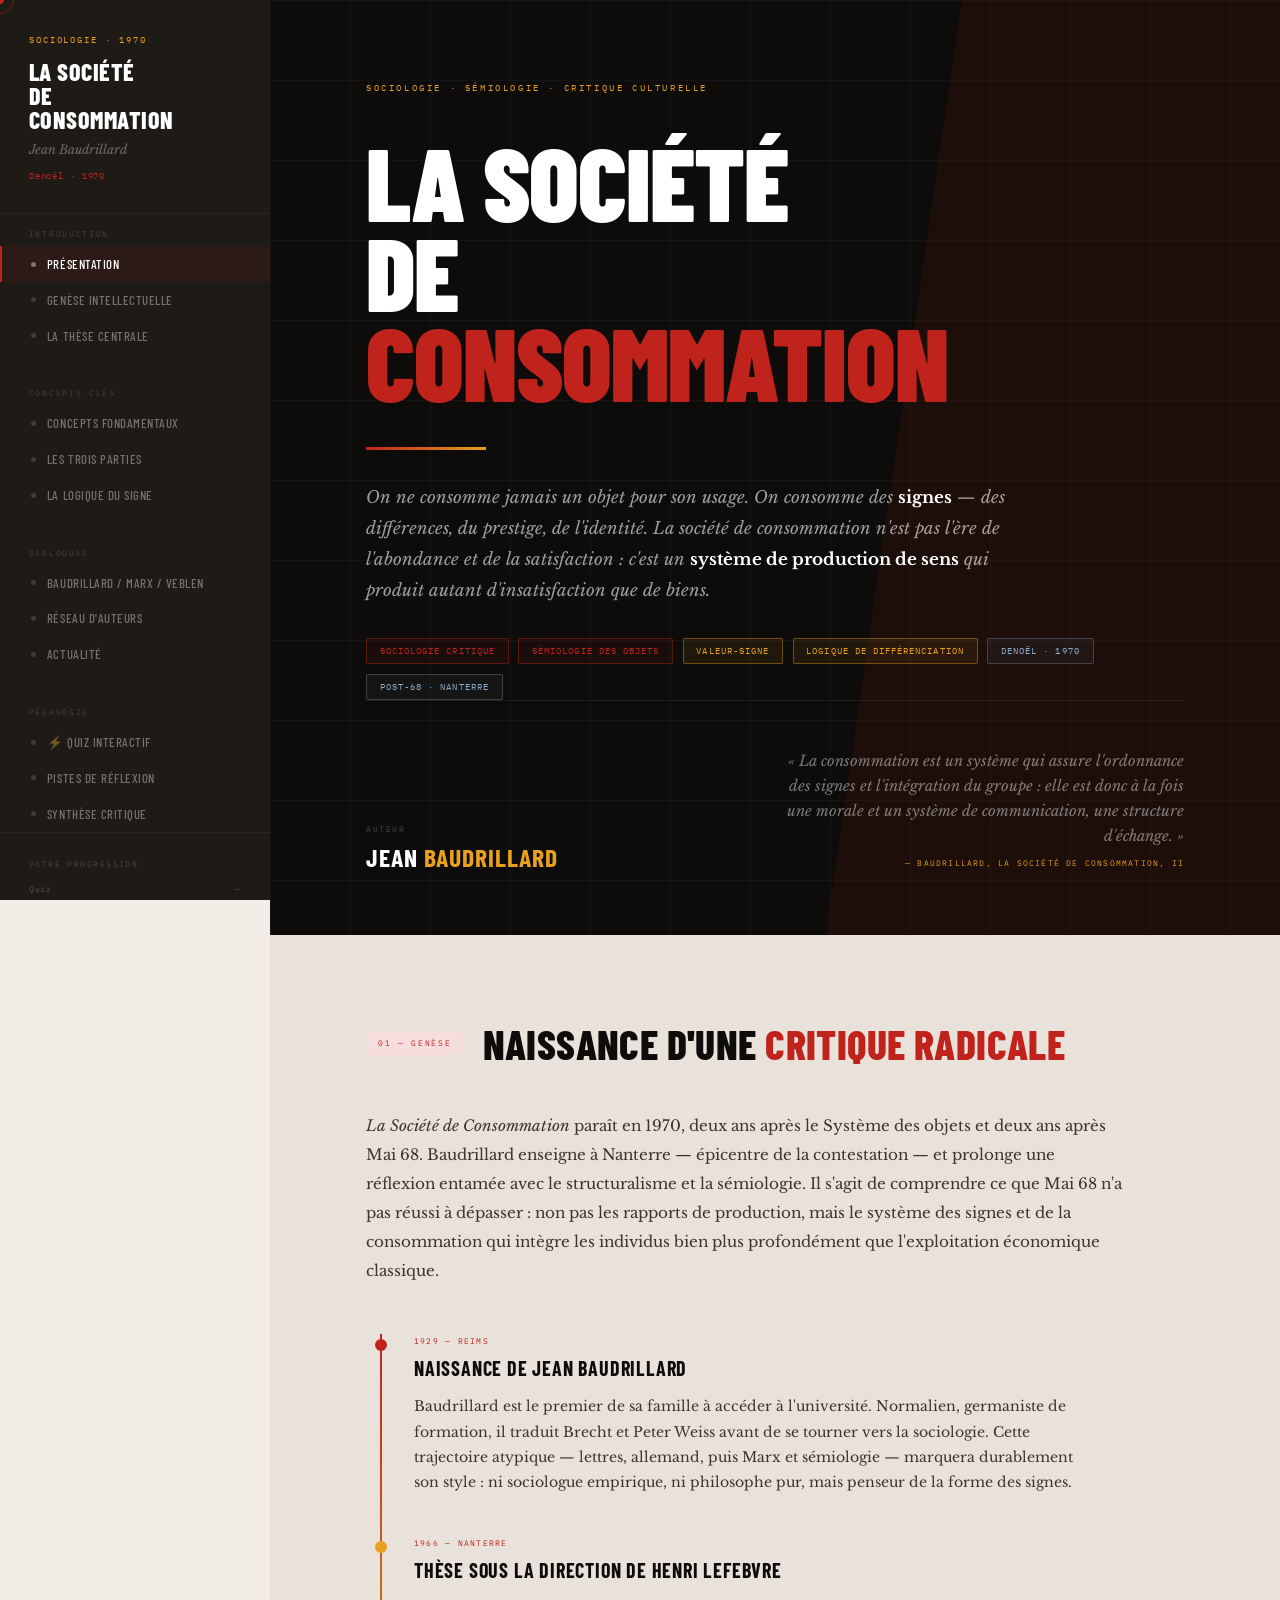
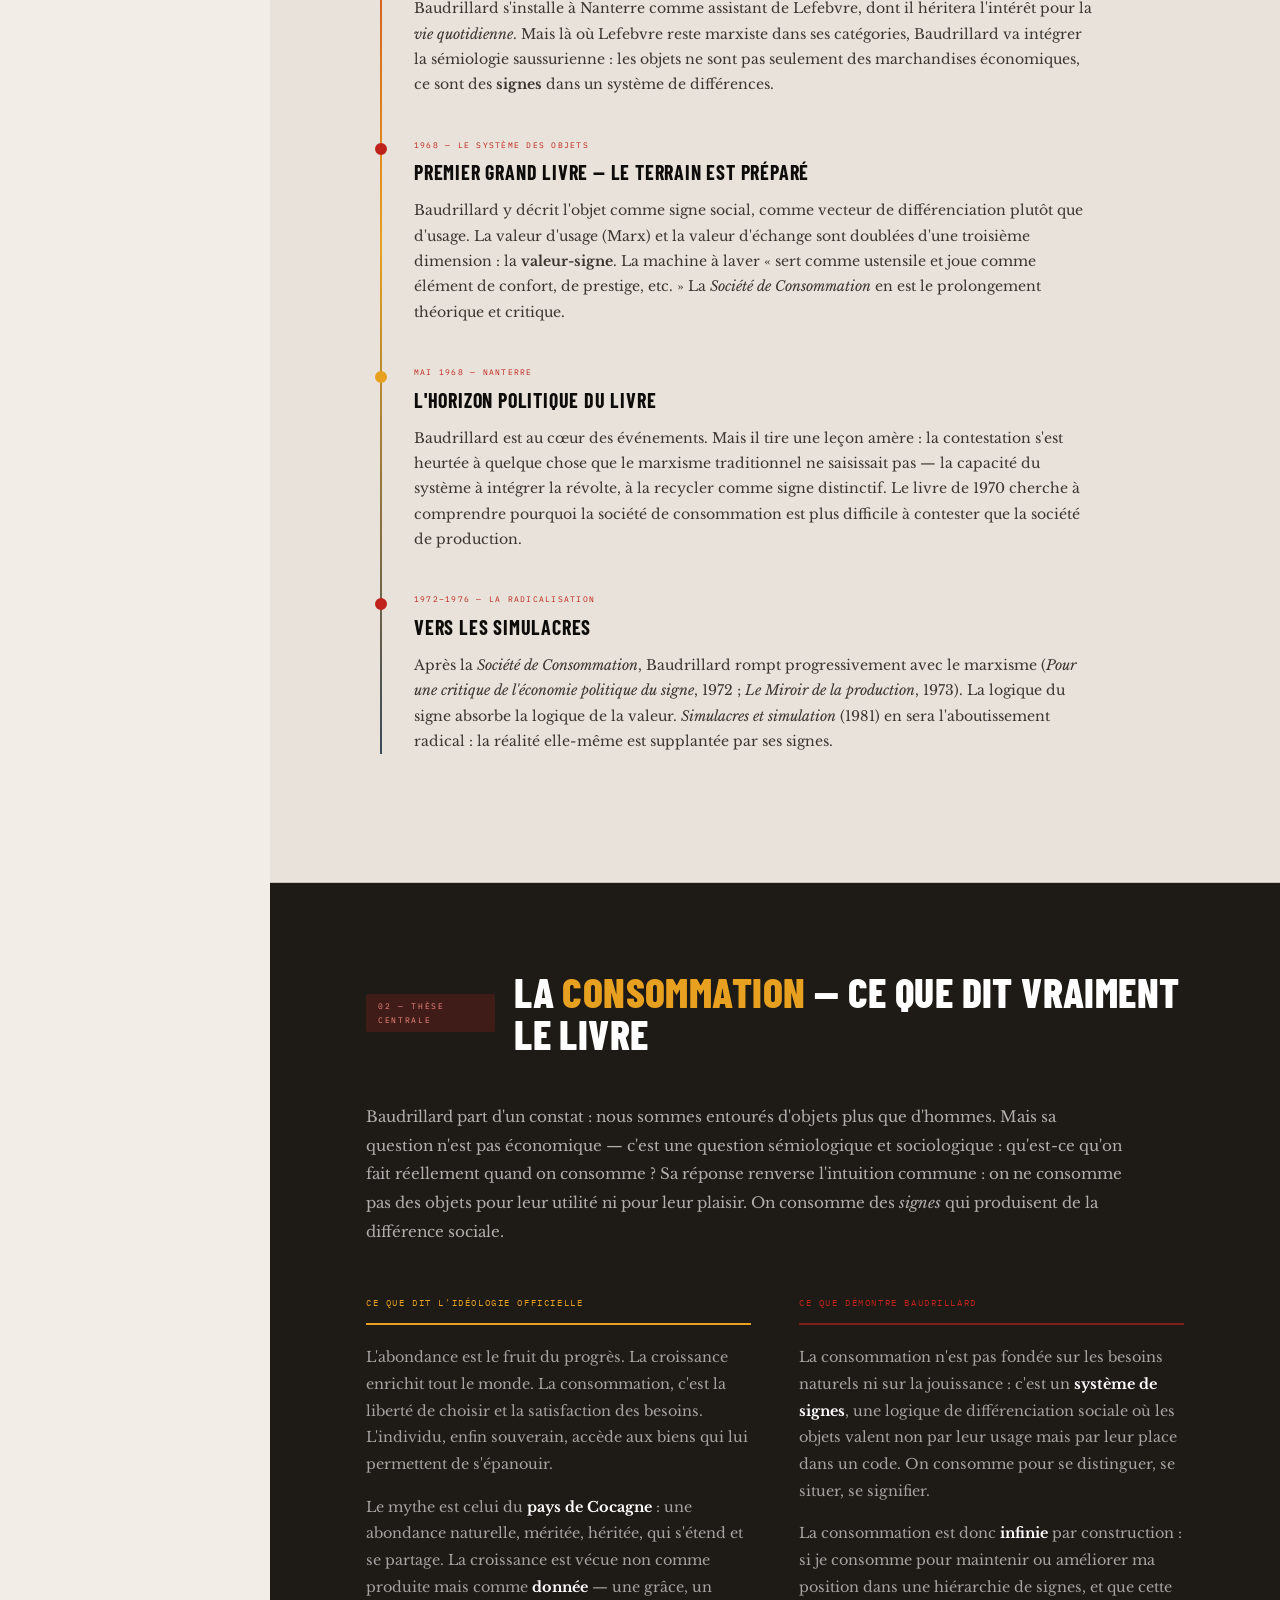
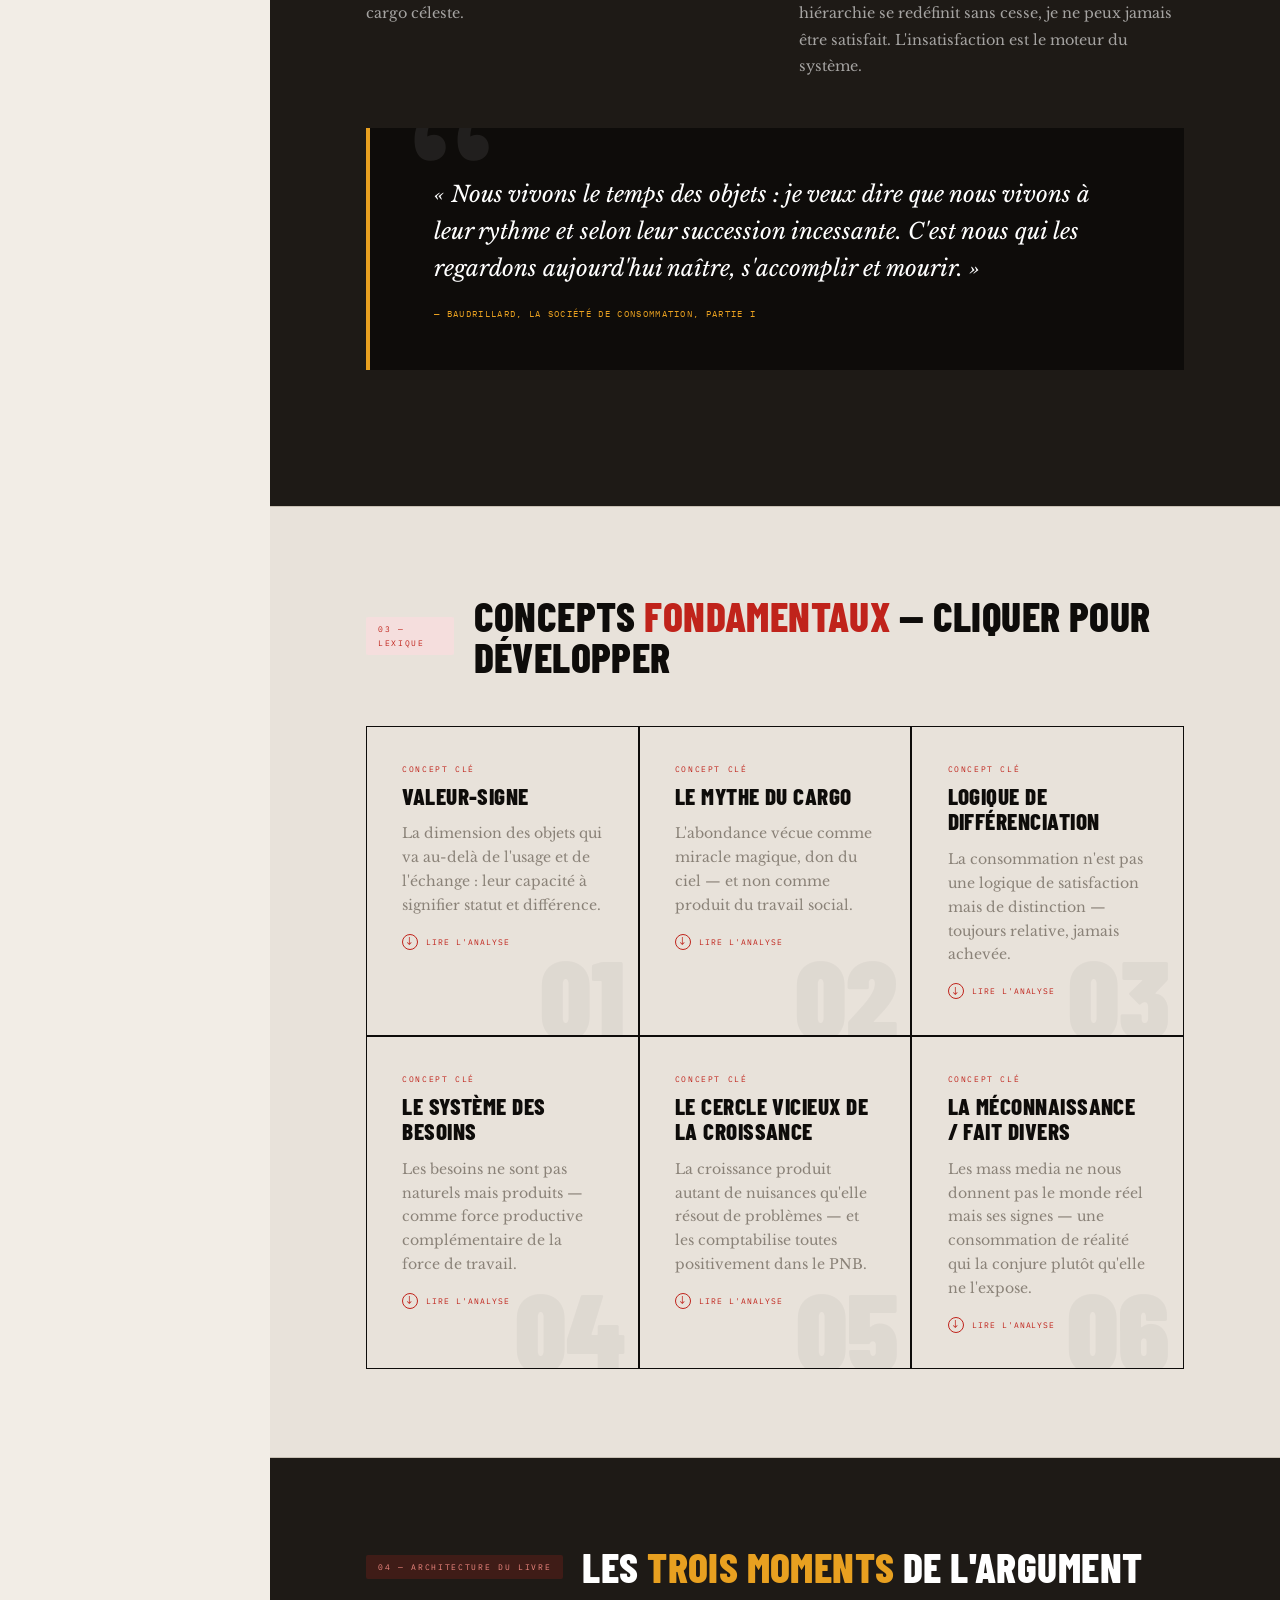
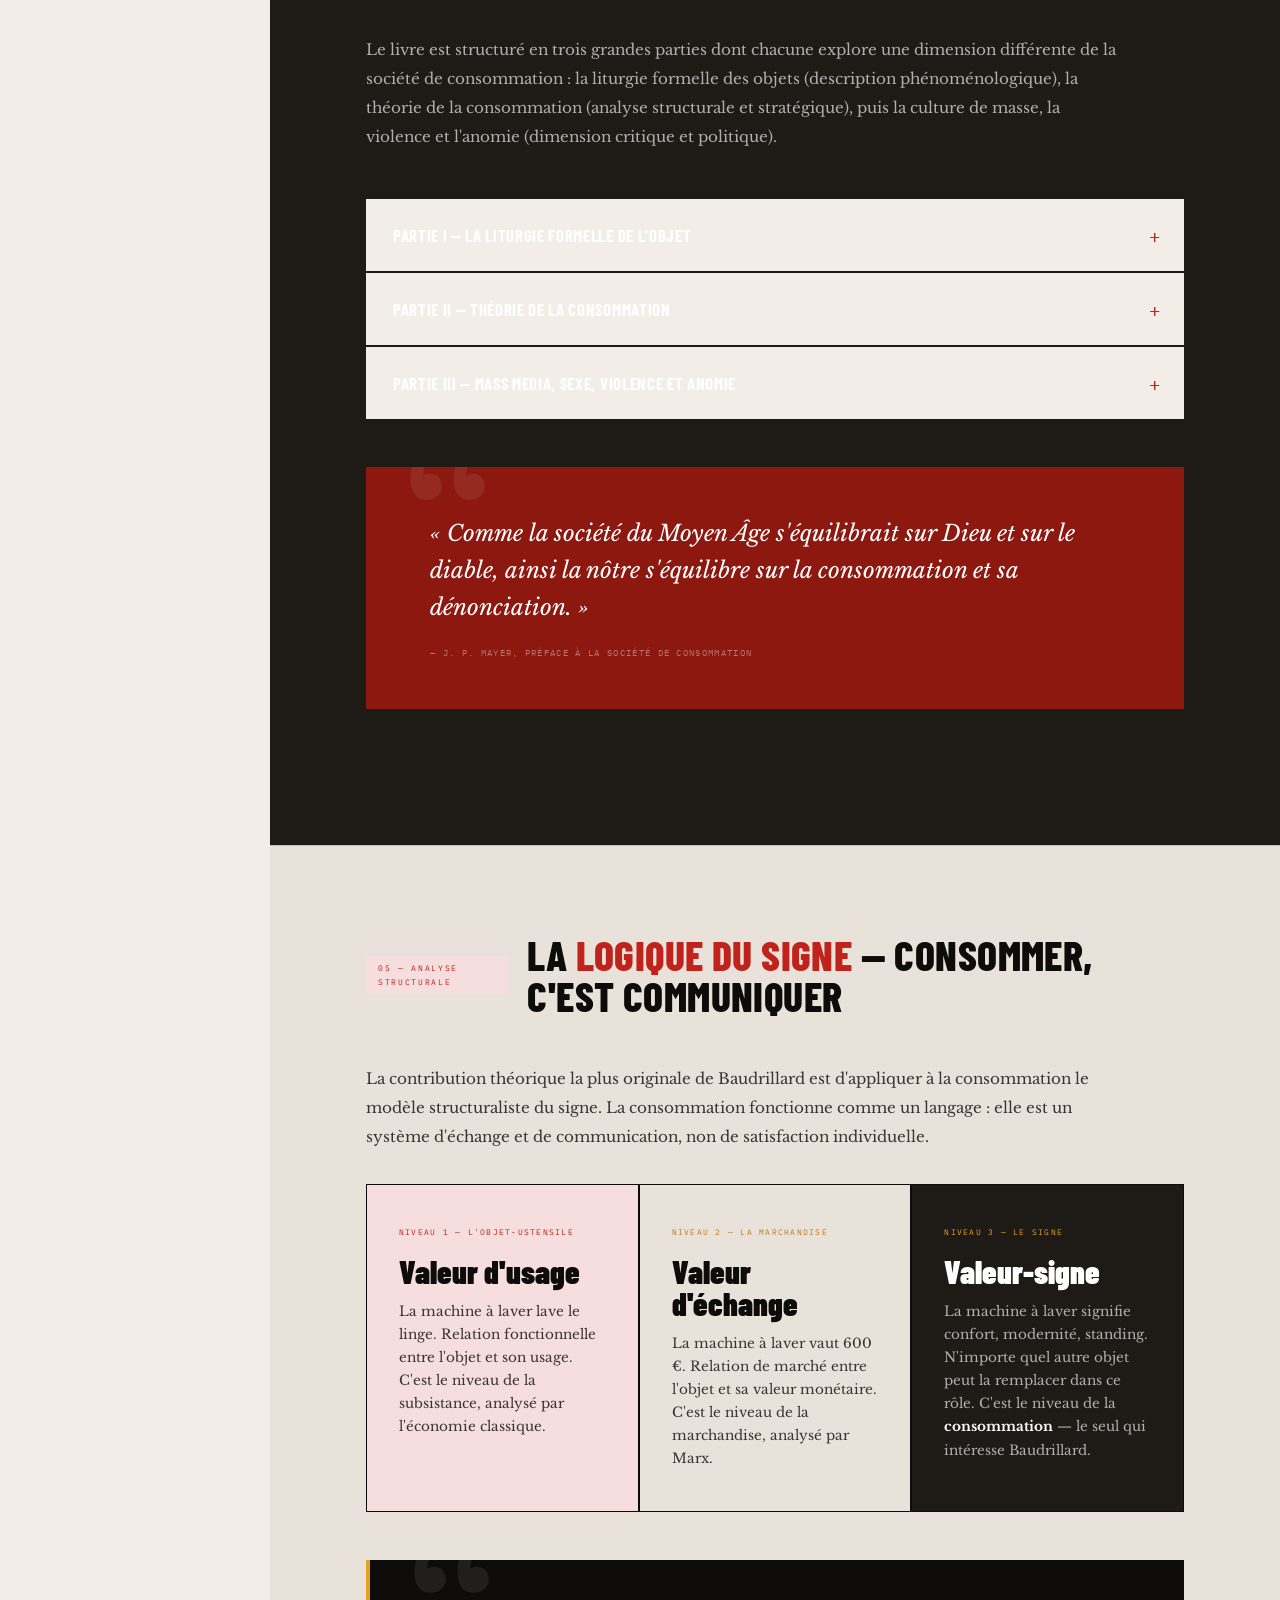
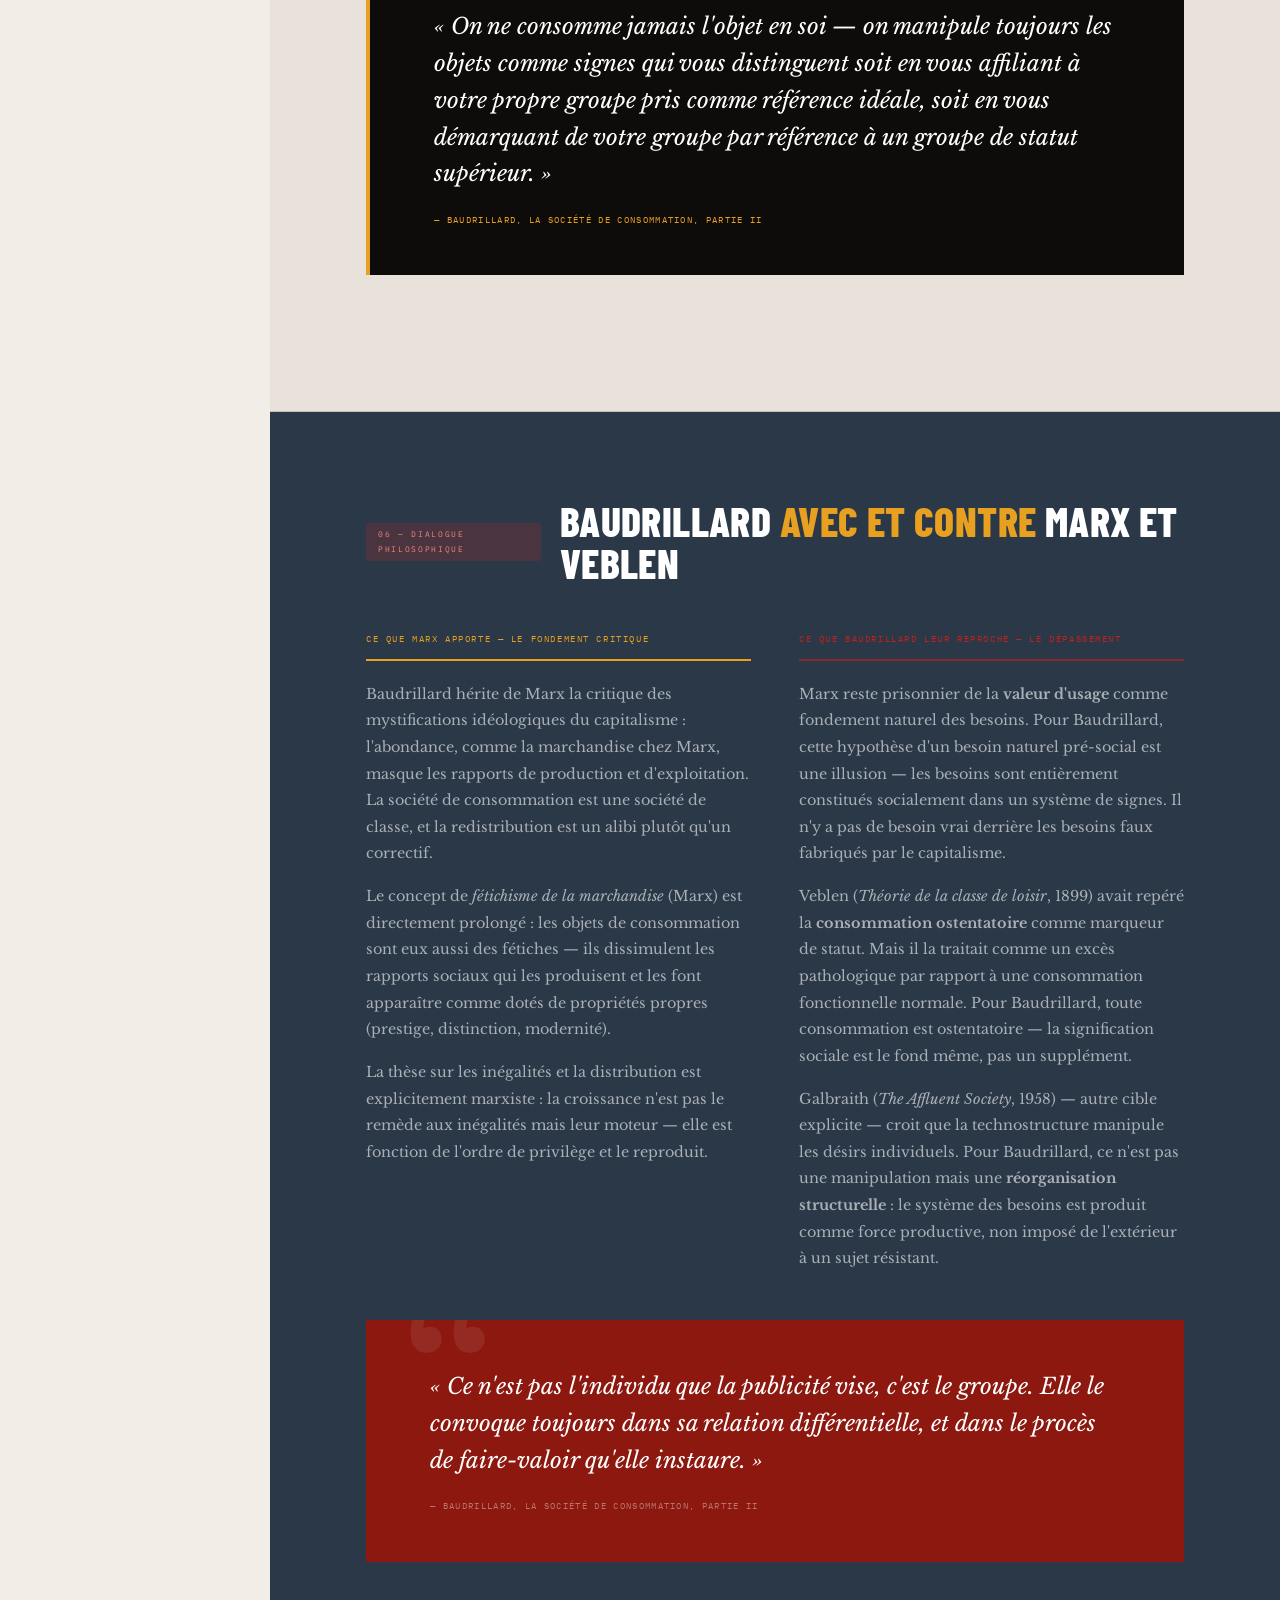
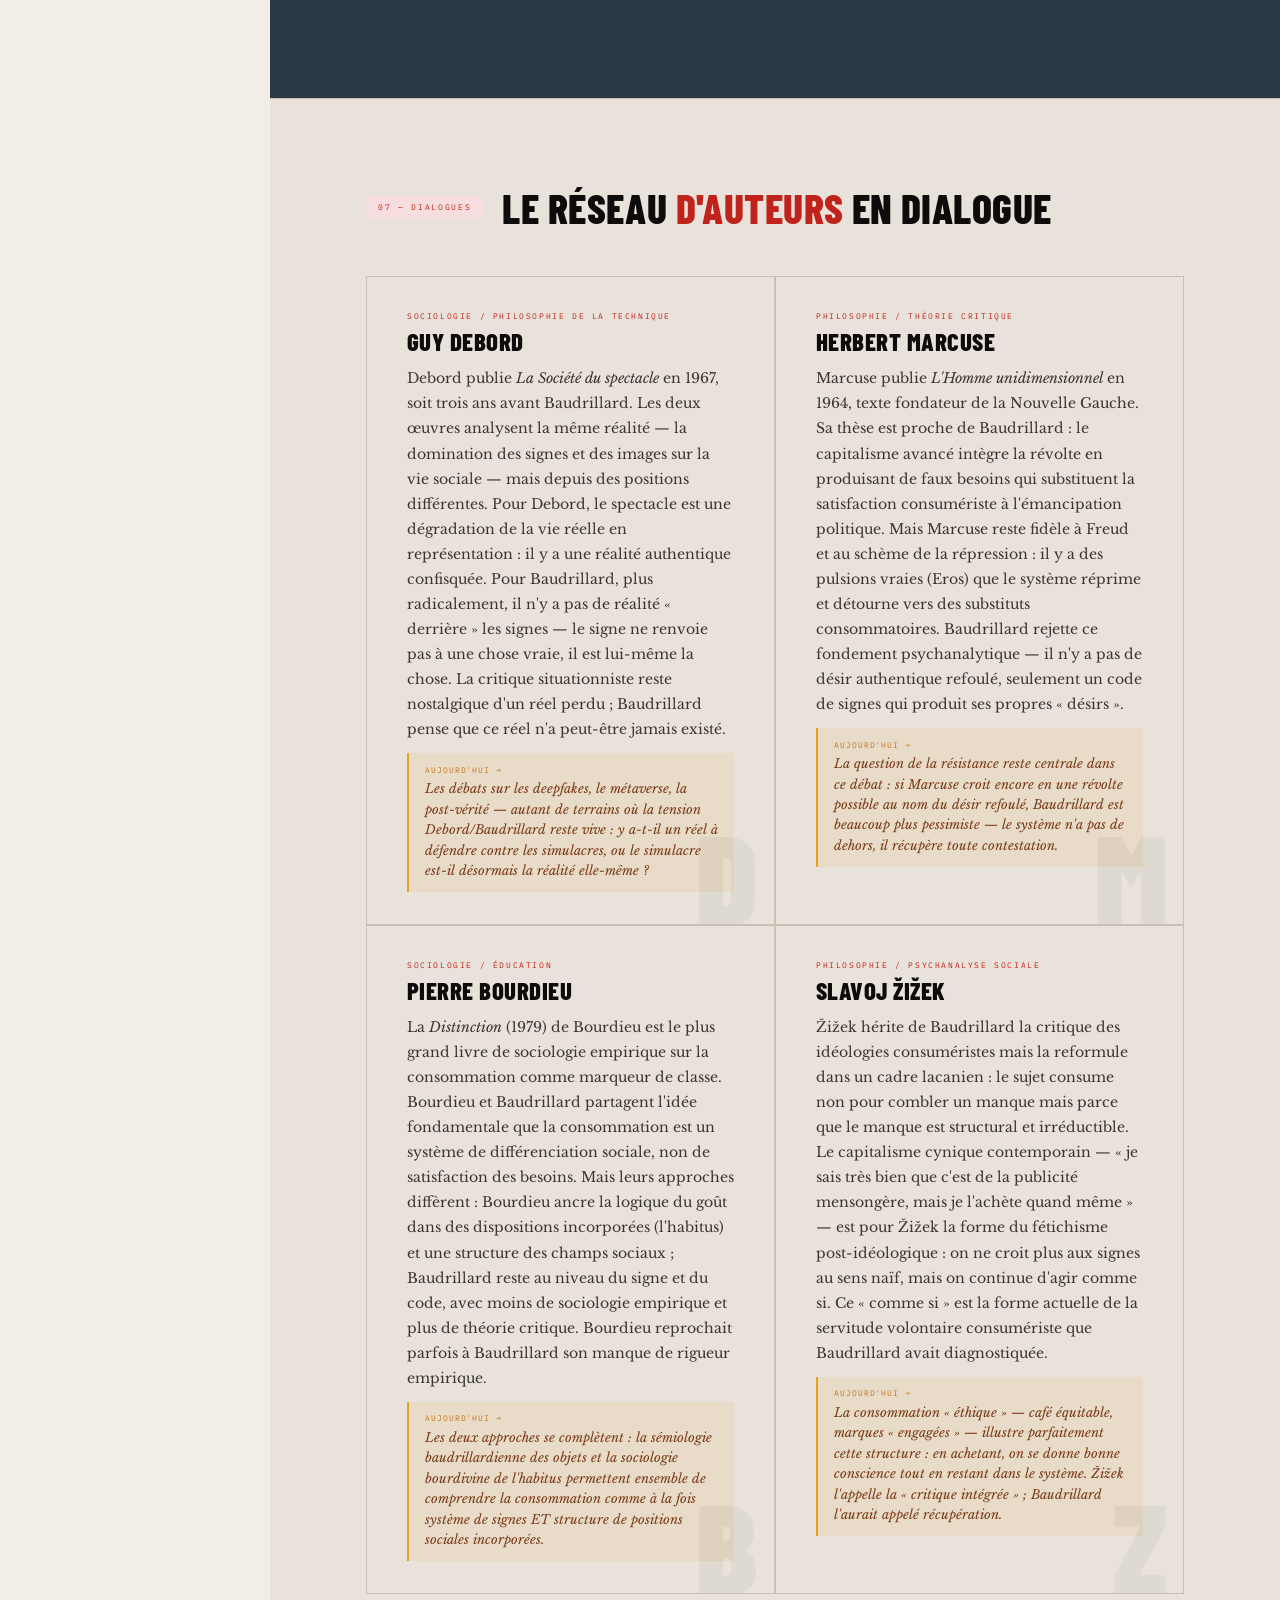
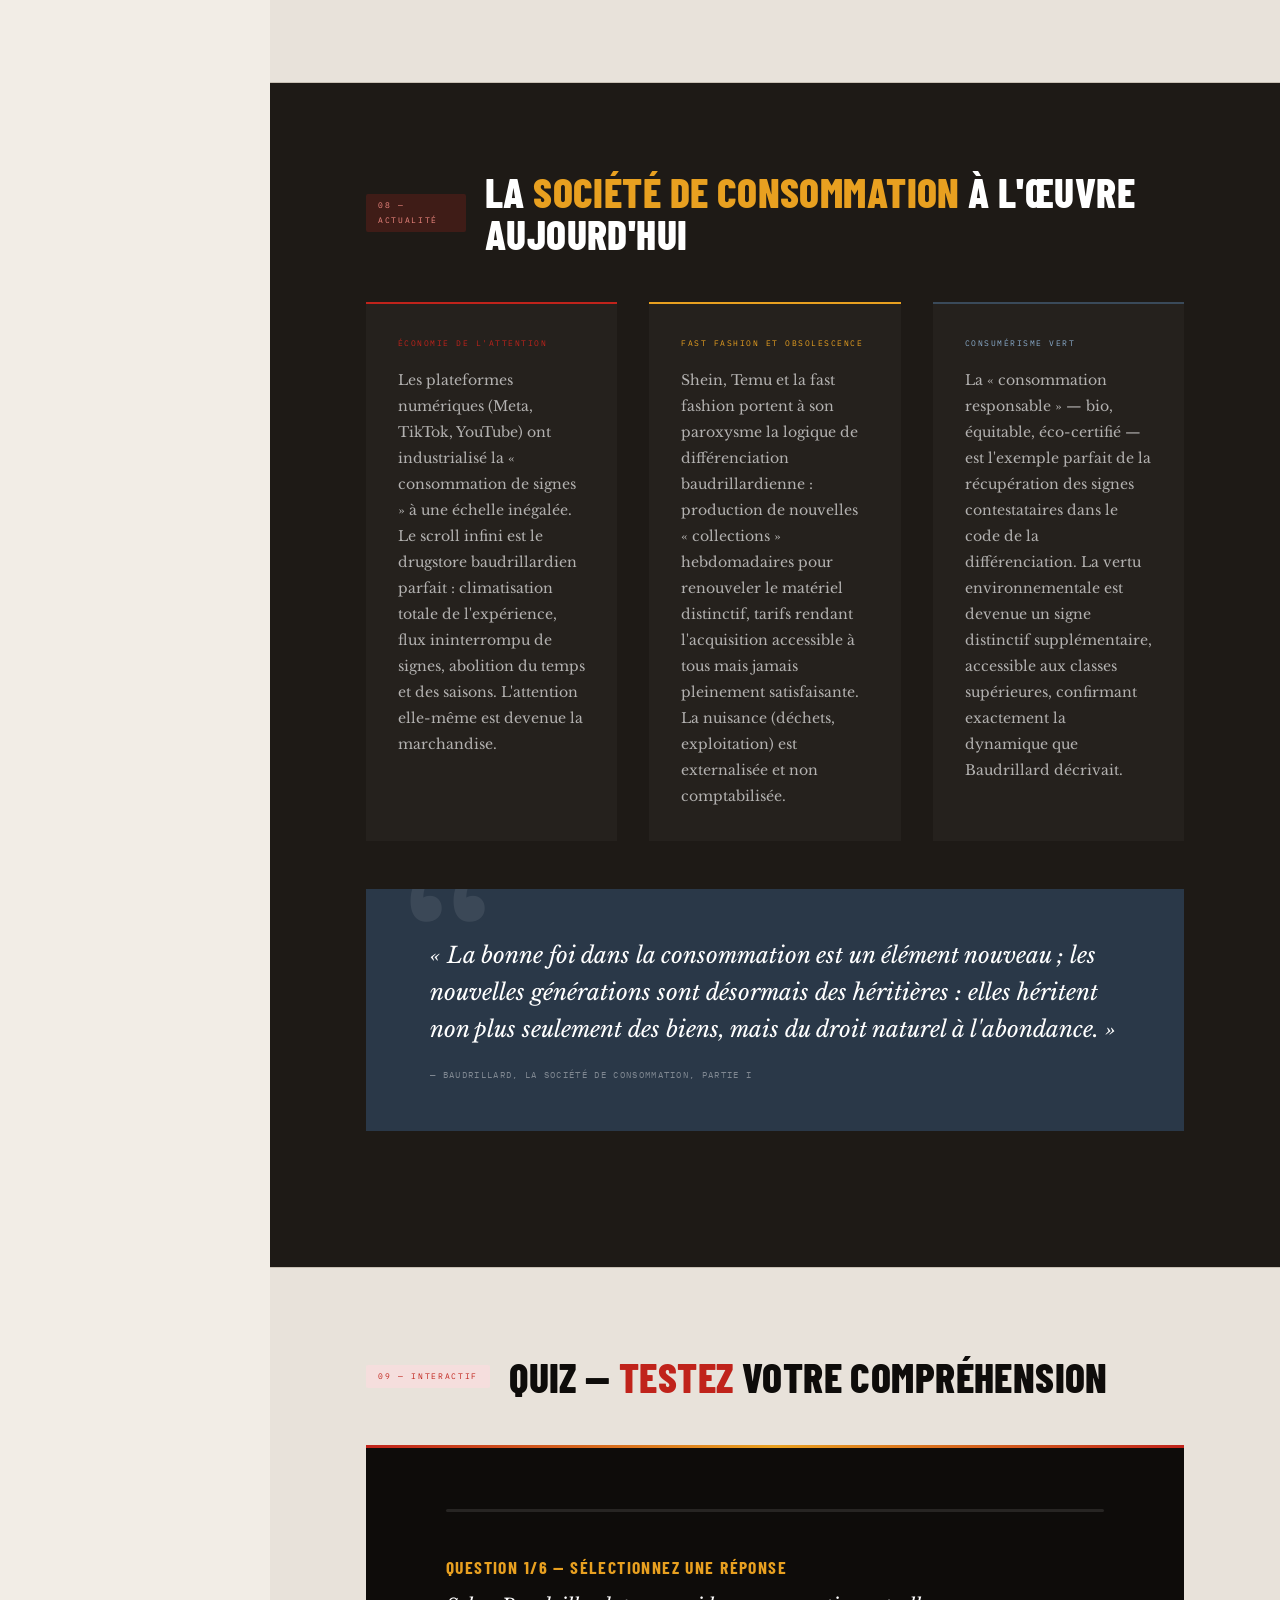
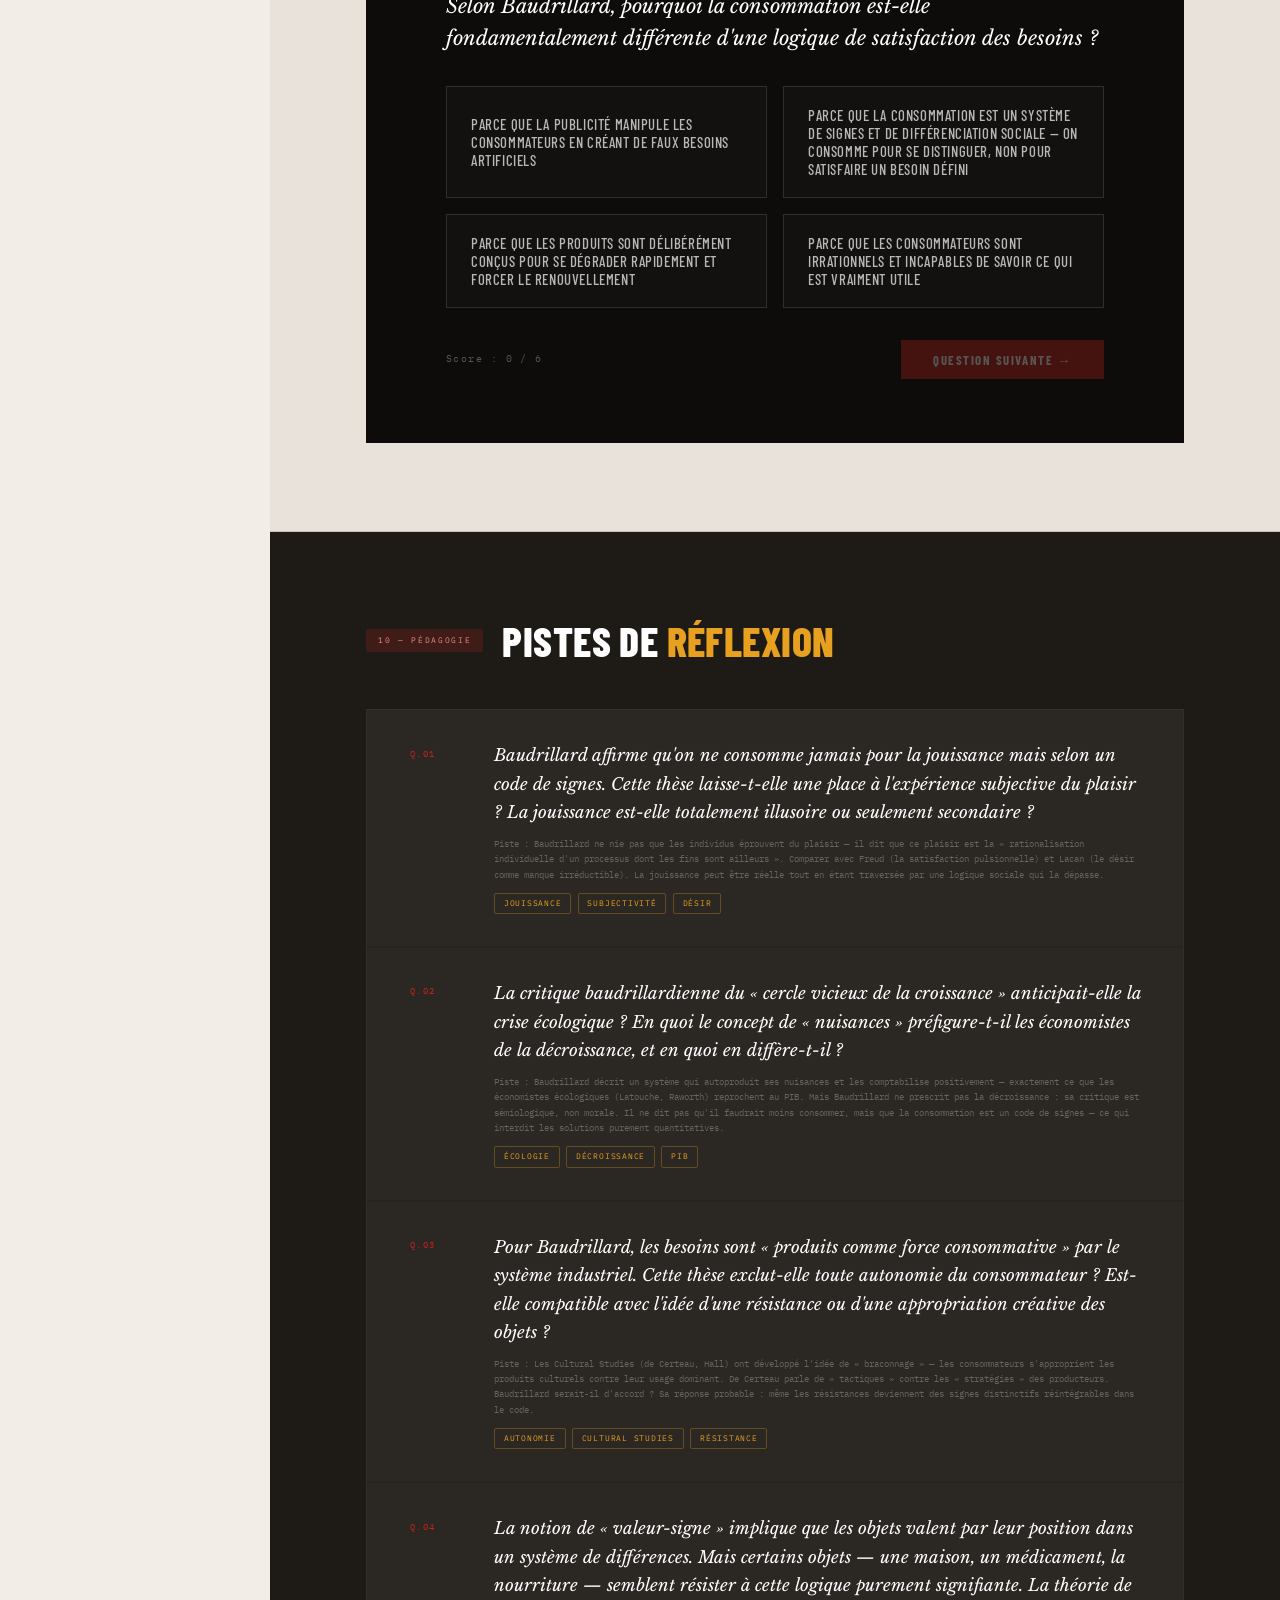
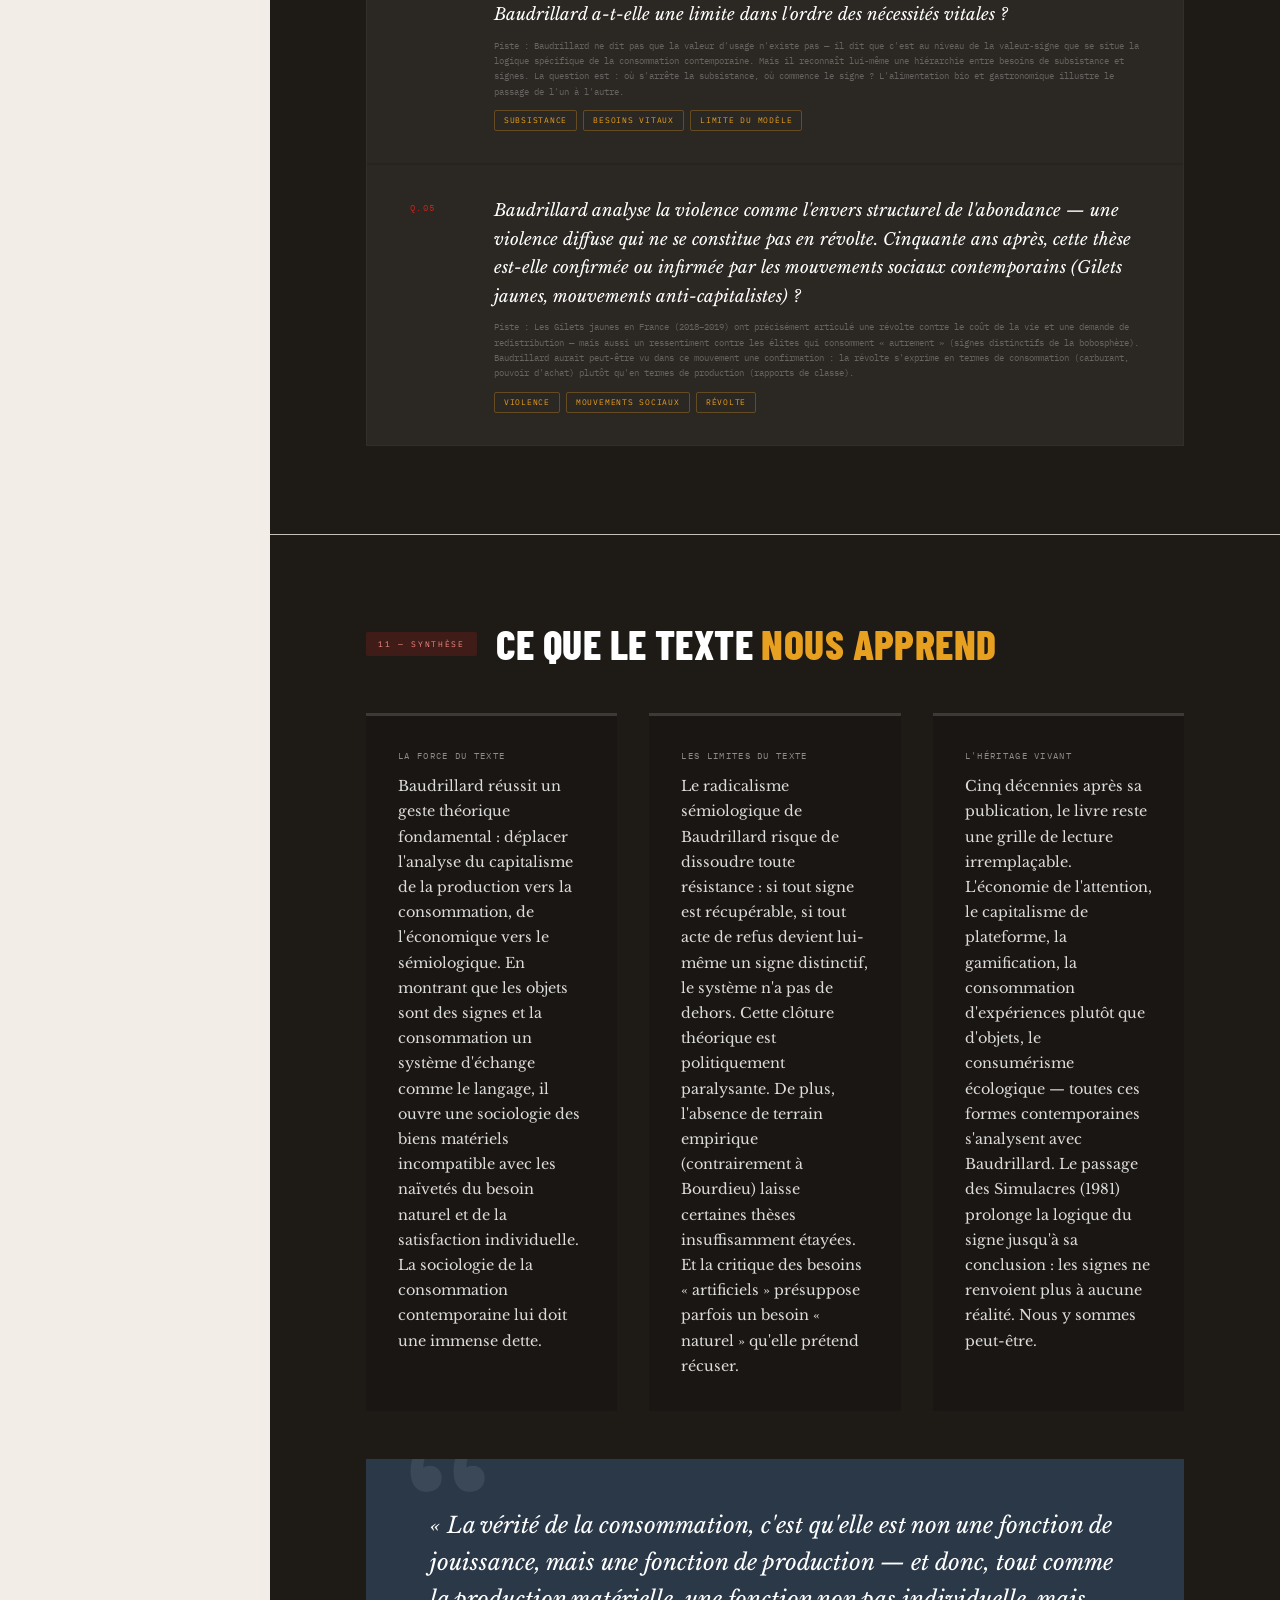
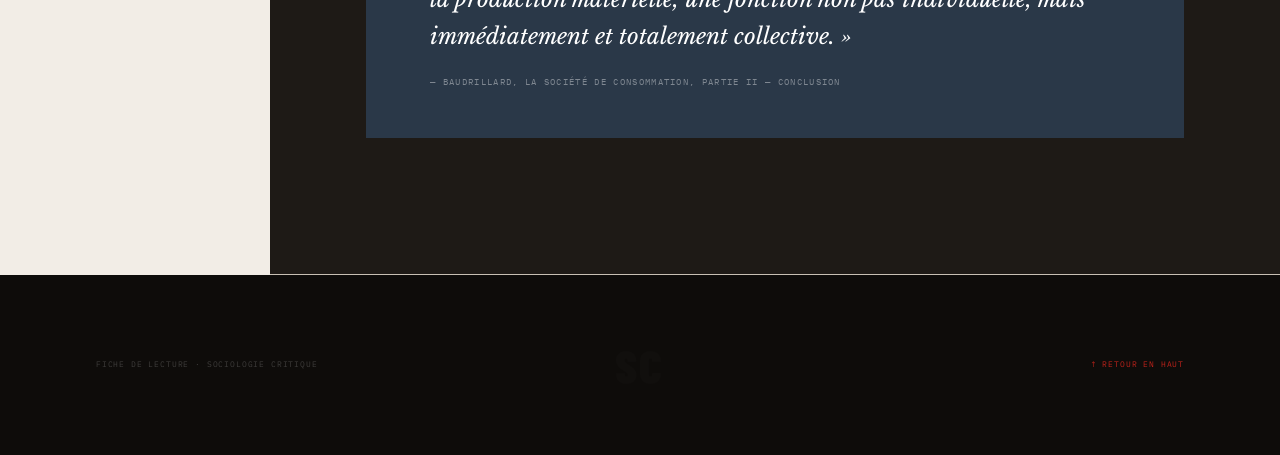
==== commit fff26c45: "Update baudrillard-societe-consommation.html" ====
--- a/baudrillard-societe-consommation.html
+++ b/baudrillard-societe-consommation.html
@@ -104,7 +104,7 @@
 .cc-title{font-family:'Barlow Condensed',sans-serif;font-size:1.45rem;font-weight:800;letter-spacing:.02em;text-transform:uppercase;line-height:1.1;margin-bottom:.8rem;}
 .cc-short{font-size:.88rem;color:var(--dust);line-height:1.7;}
 .cc-expand{max-height:0;overflow:hidden;transition:max-height .5s cubic-bezier(.16,1,.3,1),opacity .4s ease,padding .4s ease;opacity:0;}
-.cc-expand.open{max-height:600px;opacity:1;padding-top:1rem;}
+.cc-expand.open{max-height:1200px;opacity:1;padding-top:1rem;}
 .cc-expand-body{font-size:.85rem;color:var(--ink);line-height:1.8;border-top:1px solid var(--rule);padding-top:1rem;}
 .cc-expand-body p{margin-bottom:.7rem;}
 .cc-expand-body p:last-child{margin-bottom:0;}
@@ -749,12 +749,96 @@
 
 <script>
 /* ─── CURSOR ─── */
-const dot=document.getElementById('dot'),ring=document.getElementById('ring'),trail=document.getElementById('trail'),ctx=trail.getContext('2d');
-let mx=0,my=0,rx=0,ry=0,particles=[];
-trail.width=window.innerWidth;trail.height=window.innerHeight;
-window.addEventListener('resize',()=>{trail.width=window.innerWidth;trail.height=window.innerHeight;});
-document.addEventListener('mousemove',e=>{mx=e.clientX;my=e.clientY;dot.style.left=mx+'px';dot.style.top=my+'px';particles.push({x:mx,y:my,life:1,size:Math.random()*3+1});if(particles.length>60)particles.shift();});
-(function animate(){requestAnimationFrame(animate);rx+=(mx-rx)*.12;ry+=(my-ry)*.12;ring.style.left=rx+'px';ring.style.top=ry+'px';ring.style.width=ring.style.height=Math.abs(mx-rx)*1.5+16+'px';ring.style.border='1.5px solid rgba(192,35,27,'+Math.min(1,0.4/(Math.hypot(mx-rx,my-ry)+1)*10)+')';ctx.clearRect(0,0,trail.width,trail.height);particles.forEach((p,i)=>{p.life-=.025;if(p.life<=0){particles.splice(i,1);return;}ctx.beginPath();ctx.arc(p.x,p.y,p.size*p.life,0,Math.PI*2);ctx.fillStyle='rgba(192,35,27,'+p.life*.15+')';ctx.fill();});})();
+const dot   = document.getElementById('dot');
+const ring  = document.getElementById('ring');
+const canvas = document.getElementById('trail');
+const ctx   = canvas.getContext('2d');
+canvas.width  = window.innerWidth;
+canvas.height = window.innerHeight;
+const mouse   = { x: 0, y: 0 };
+const ringPos = { x: 0, y: 0 };
+let ringW = 28, ringH = 28, ringR = 50;
+let isDown = false, hovType = null;
+const particles = [];
+function lerp(a, b, t) { return a + (b - a) * t }
+function tick() {
+  dot.style.left = mouse.x + 'px';
+  dot.style.top  = mouse.y + 'px';
+  const lf = hovType ? .06 : .12;
+  ringPos.x = lerp(ringPos.x, mouse.x, lf);
+  ringPos.y = lerp(ringPos.y, mouse.y, lf);
+  let tw = 28, th = 28, tR = 50;
+  let tbg = 'transparent', tborder = '1.5px solid rgba(192,35,27,.55)';
+  let dotColor = '#c0231b';
+  if (hovType === 'btn') {
+    tw = 64; th = 28; tR = 2;
+    tborder = '1.5px solid rgba(192,35,27,.9)';
+    tbg = 'rgba(192,35,27,.08)';
+    dotColor = '#e84030';
+  } else if (hovType === 'link') {
+    tw = 44; th = 6; tR = 2;
+    tborder = '1px solid rgba(232,160,32,.9)';
+    tbg = 'rgba(232,160,32,.08)';
+    dotColor = '#e8a020';
+  } else if (hovType === 'drag') {
+    tw = 36; th = 36; tR = 4;
+    tborder = '1px dashed rgba(138,172,204,.7)';
+    dotColor = '#8aaccc';
+  }
+  if (isDown) { tw *= .7; th *= .7; }
+  ringW = lerp(ringW, tw, .15);
+  ringH = lerp(ringH, th, .15);
+  ringR = lerp(ringR, tR, .18);
+  dot.style.background = dotColor;
+  ring.style.cssText = `
+    position:fixed; top:0; left:0; pointer-events:none; z-index:9998;
+    transform: translate(calc(${ringPos.x}px - 50%), calc(${ringPos.y}px - 50%))
+               ${hovType === 'link' ? 'rotate(-8deg)' : ''};
+    width:${ringW}px; height:${ringH}px;
+    border-radius:${tR === 2 ? '2px' : ringR + '%'};
+    border:${tborder}; background:${tbg};
+    transition: border .2s, background .2s;
+  `;
+  ctx.clearRect(0, 0, canvas.width, canvas.height);
+  for (let i = particles.length - 1; i >= 0; i--) {
+    const p = particles[i];
+    p.life -= .04; p.x += p.vx; p.y += p.vy;
+    p.vx *= .93; p.vy *= .93; p.r = lerp(p.r, 0, .05);
+    if (p.life <= 0) { particles.splice(i, 1); continue; }
+    ctx.beginPath();
+    ctx.arc(p.x, p.y, Math.max(0, p.r), 0, Math.PI * 2);
+    ctx.fillStyle = `rgba(${p.cr},${p.cg},${p.cb},${p.life * p.alpha})`;
+    ctx.fill();
+  }
+  requestAnimationFrame(tick);
+}
+function spawnParticles(x, y, type) {
+  let cr = 192, cg = 35, cb = 27;
+  if (type === 'link') { cr = 232; cg = 160; cb = 32; }
+  if (type === 'drag') { cr = 138; cg = 172; cb = 204; }
+  for (let i = 0; i < 8; i++) {
+    const a = Math.random() * Math.PI * 2;
+    const spd = .5 + Math.random() * 2;
+    particles.push({
+      x, y, vx: Math.cos(a) * spd, vy: Math.sin(a) * spd,
+      r: 2 + Math.random() * 3, life: 1, alpha: .7, cr, cg, cb
+    });
+    if (particles.length > 60) particles.shift();
+  }
+}
+document.addEventListener('mousemove', e => { mouse.x = e.clientX; mouse.y = e.clientY; });
+document.addEventListener('mousedown', e => { isDown = true; spawnParticles(e.clientX, e.clientY, hovType); });
+document.addEventListener('mouseup',   () => { isDown = false; });
+window.addEventListener('resize', () => { canvas.width = window.innerWidth; canvas.height = window.innerHeight; });
+document.querySelectorAll('button, [role="button"]').forEach(el => {
+  el.addEventListener('mouseenter', () => { hovType = 'btn'; });
+  el.addEventListener('mouseleave', () => { hovType = null; });
+});
+document.querySelectorAll('a').forEach(el => {
+  el.addEventListener('mouseenter', () => { hovType = 'link'; });
+  el.addEventListener('mouseleave', () => { hovType = null; });
+});
+tick();
 
 /* ─── PROGRESS ─── */
 const prog=document.getElementById('prog');
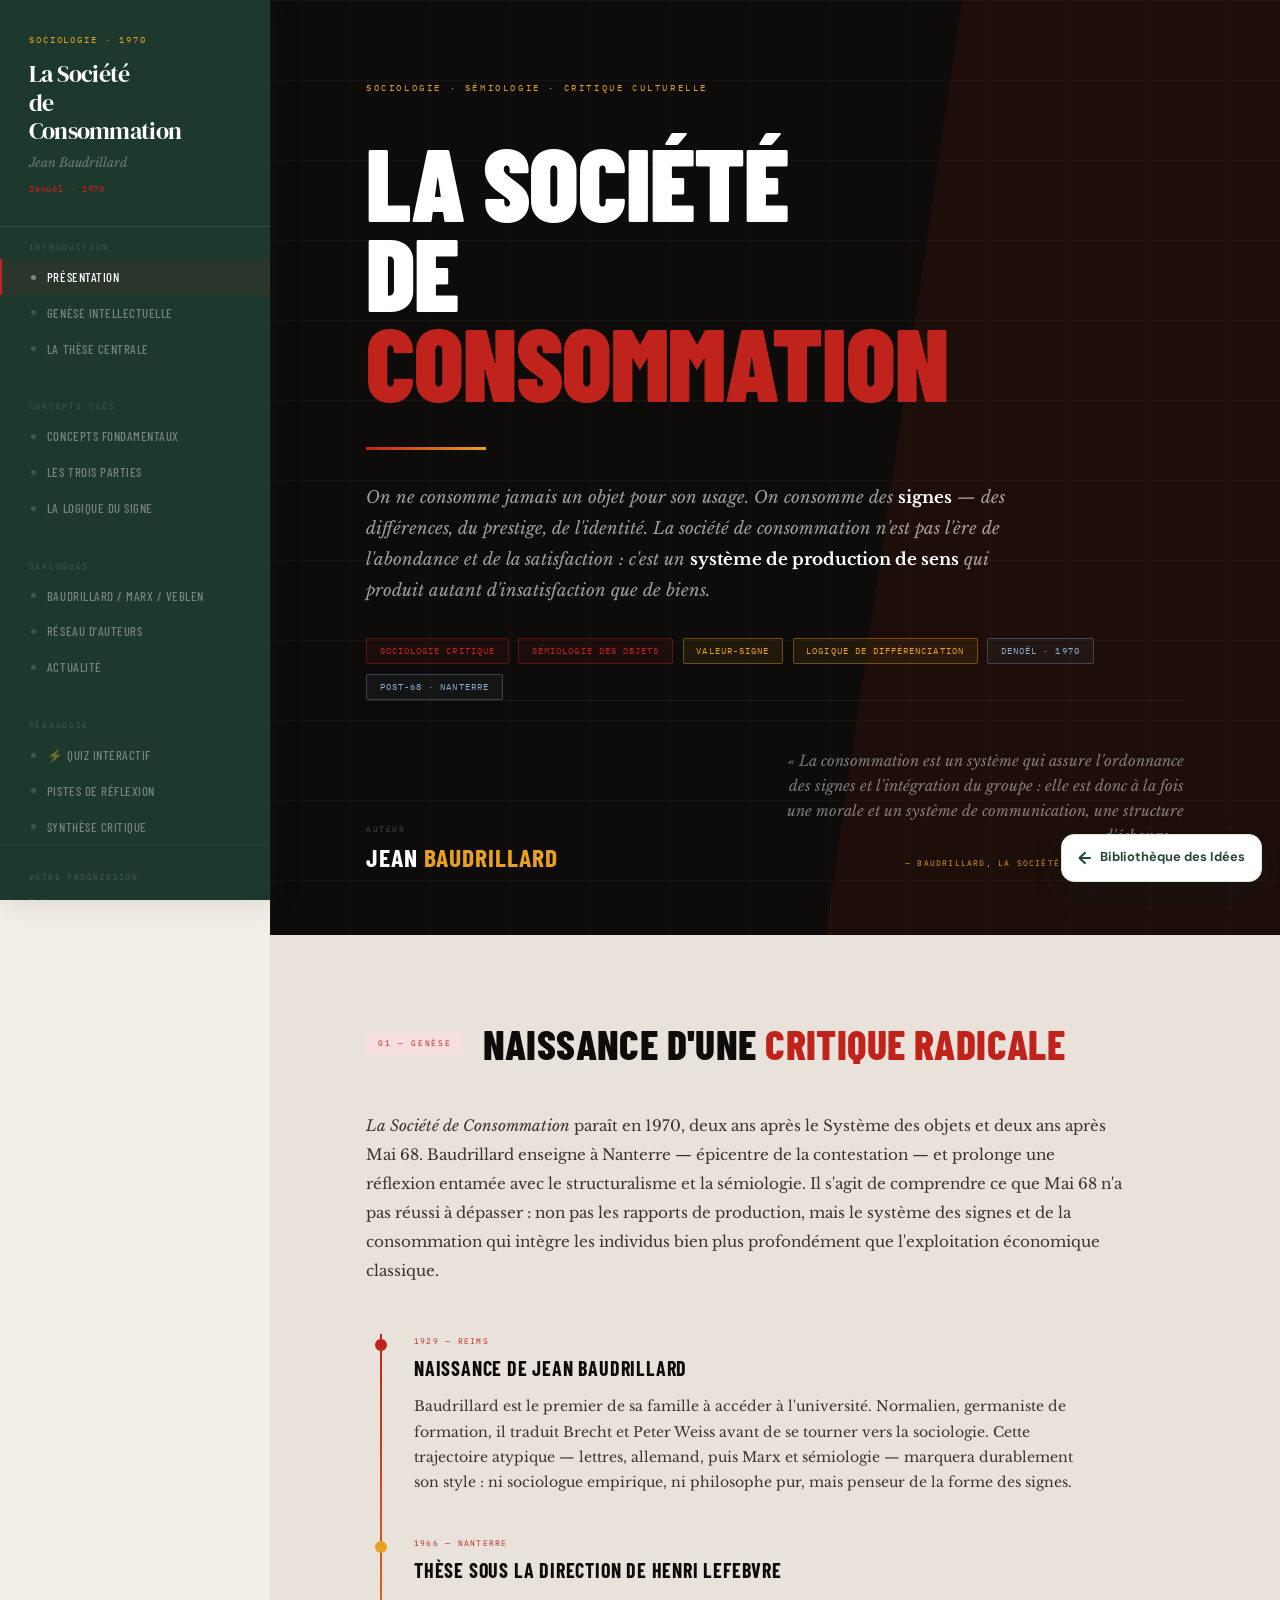
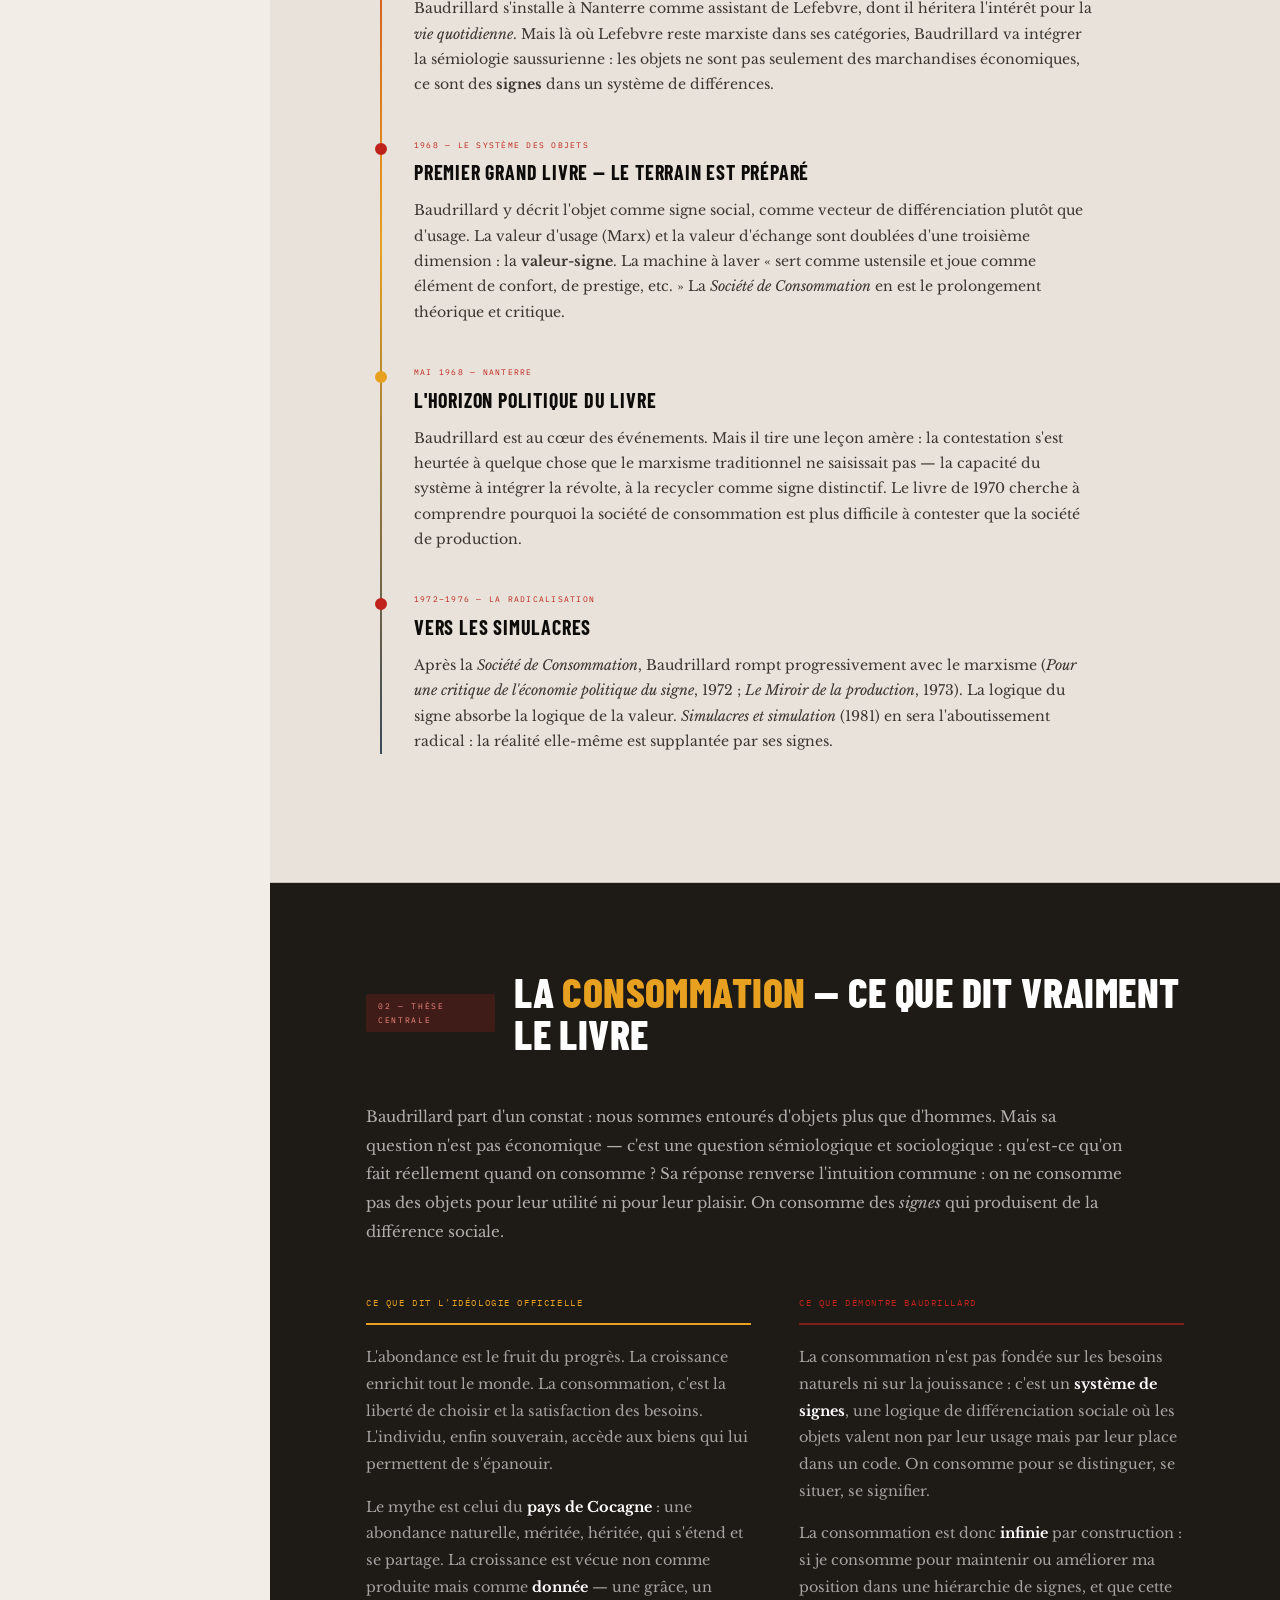
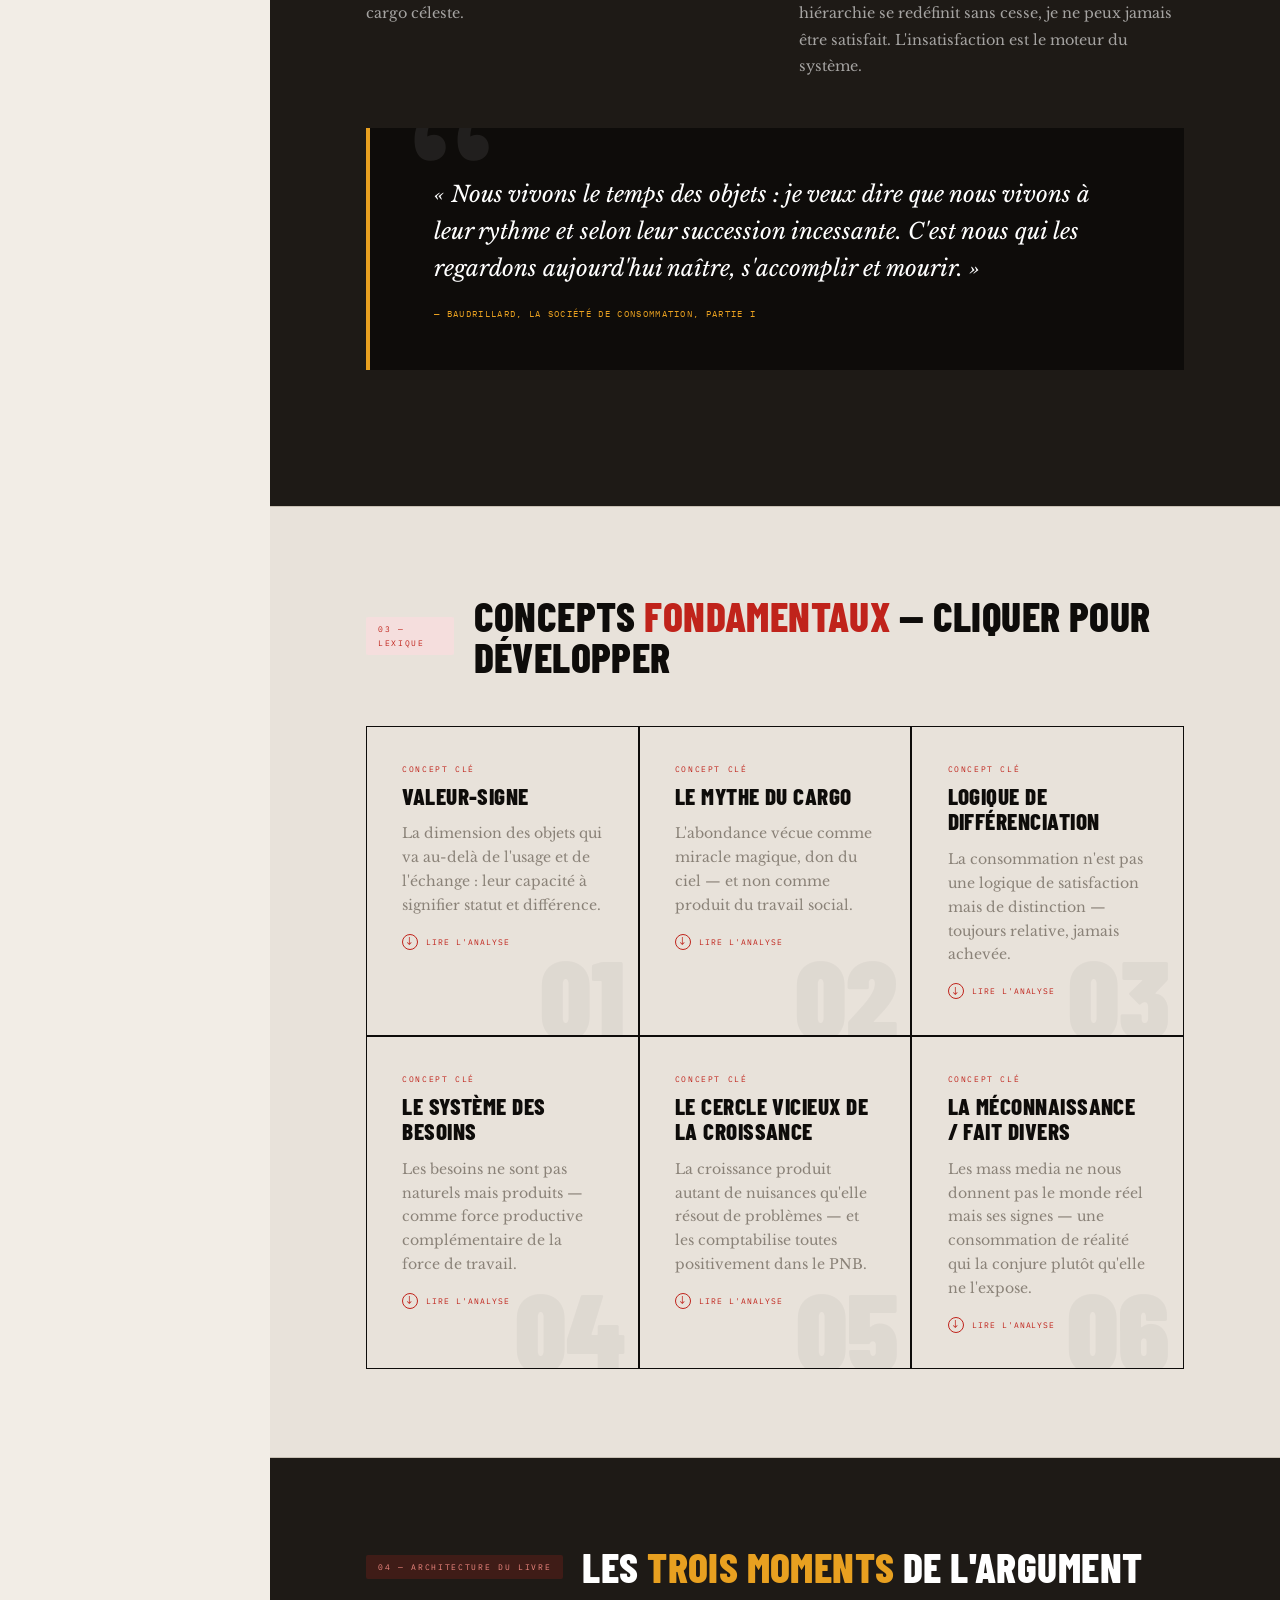
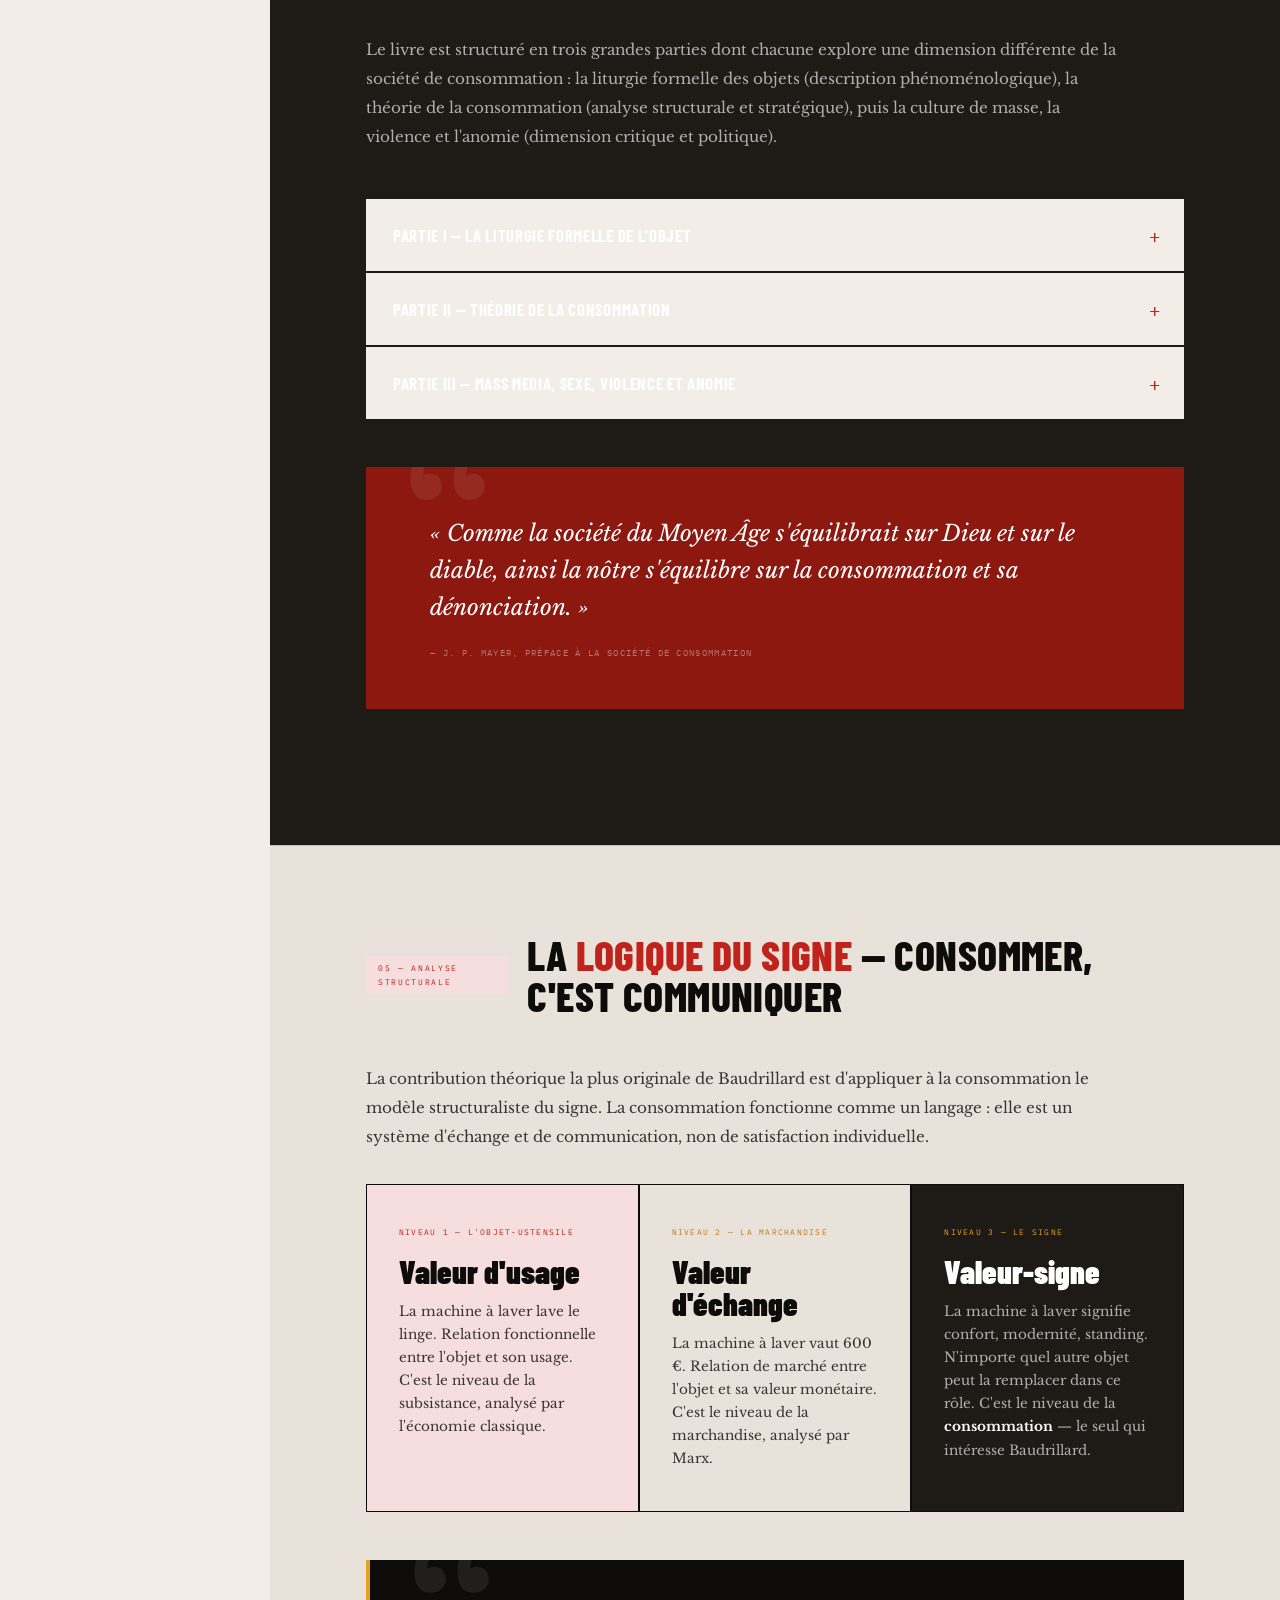
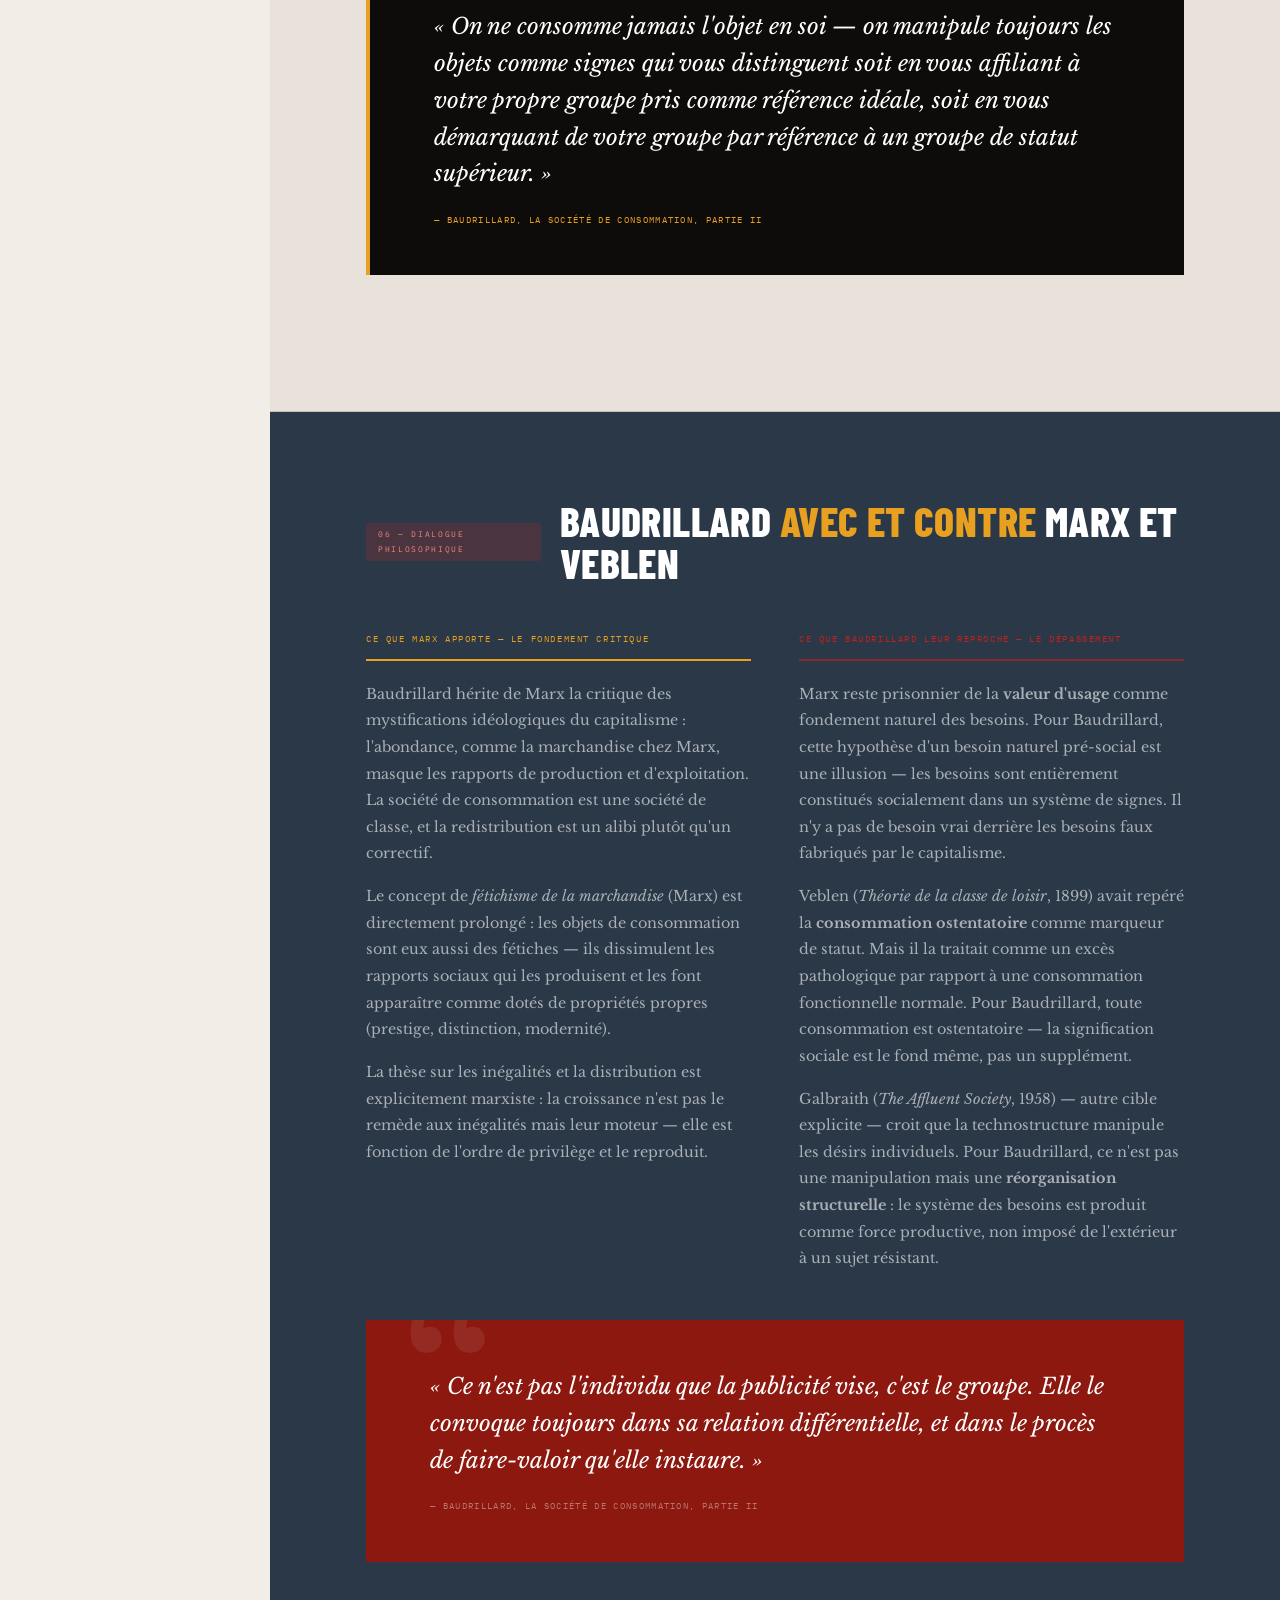
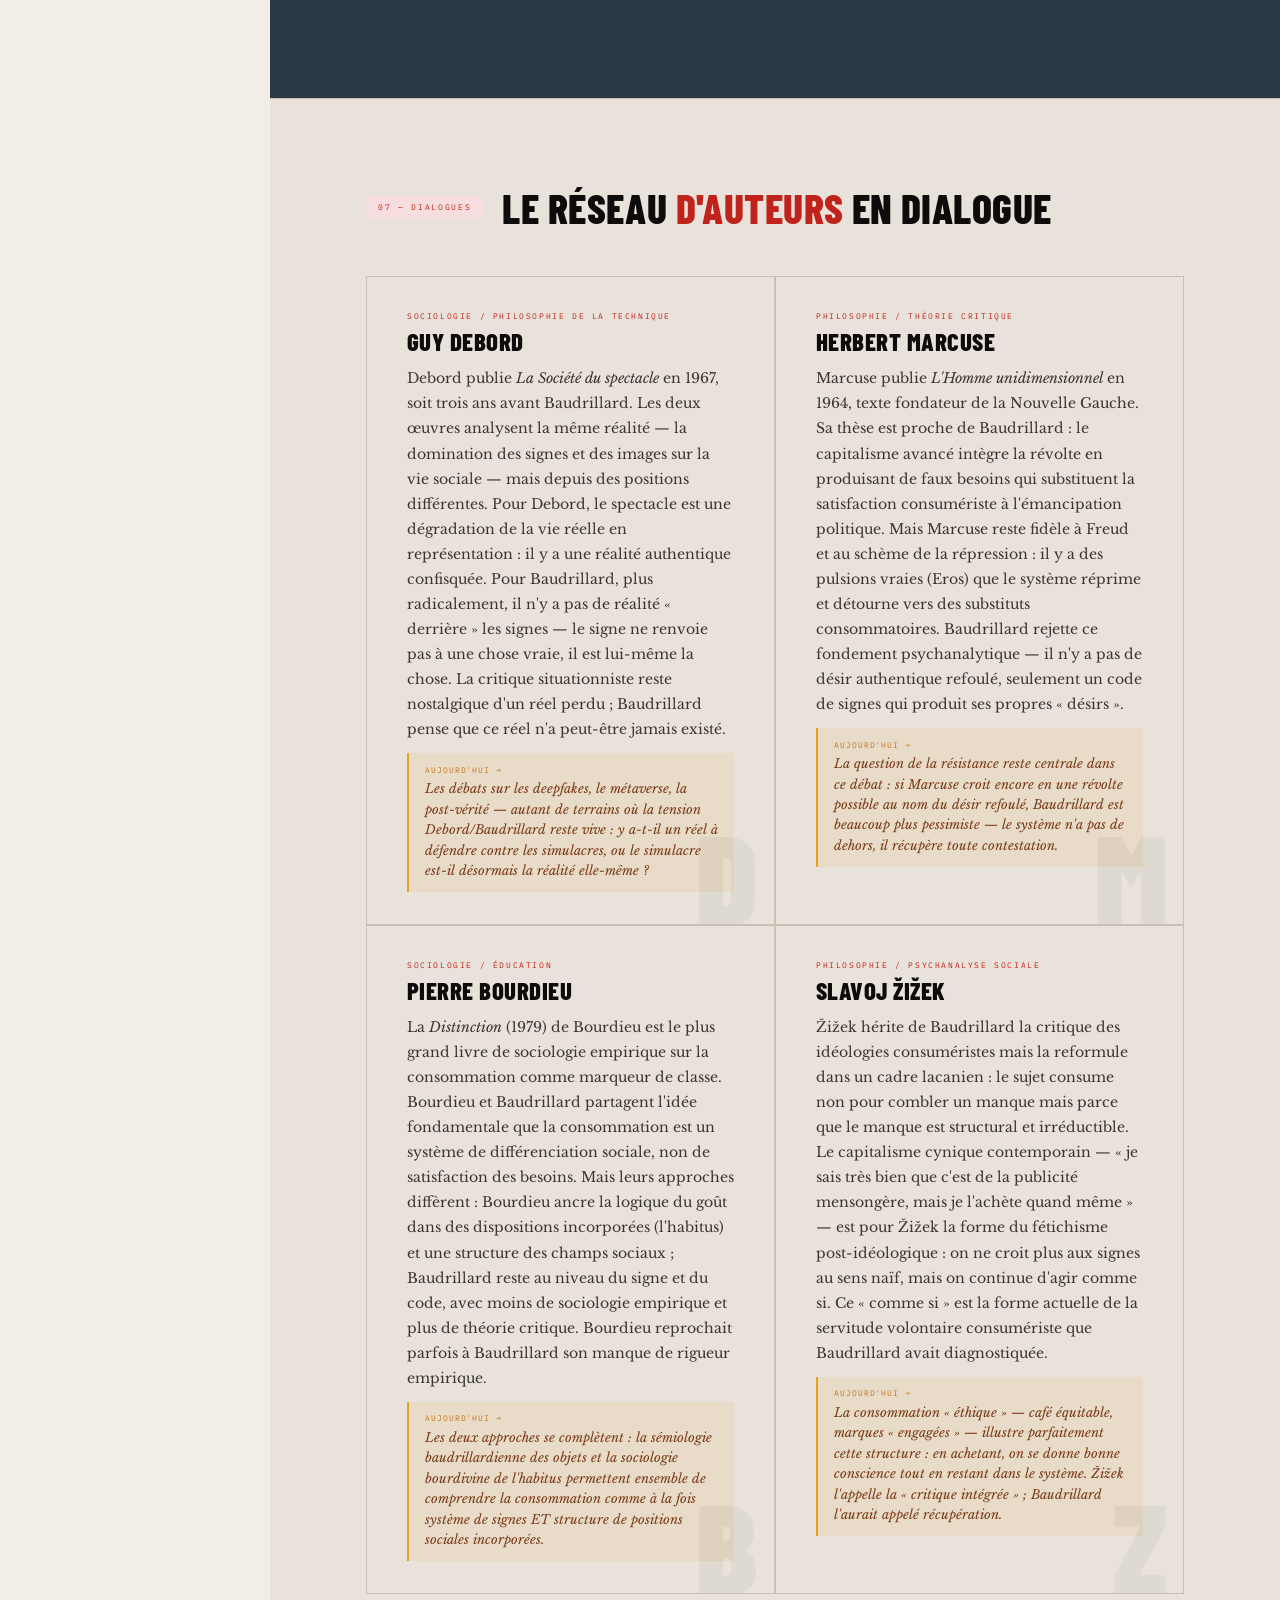
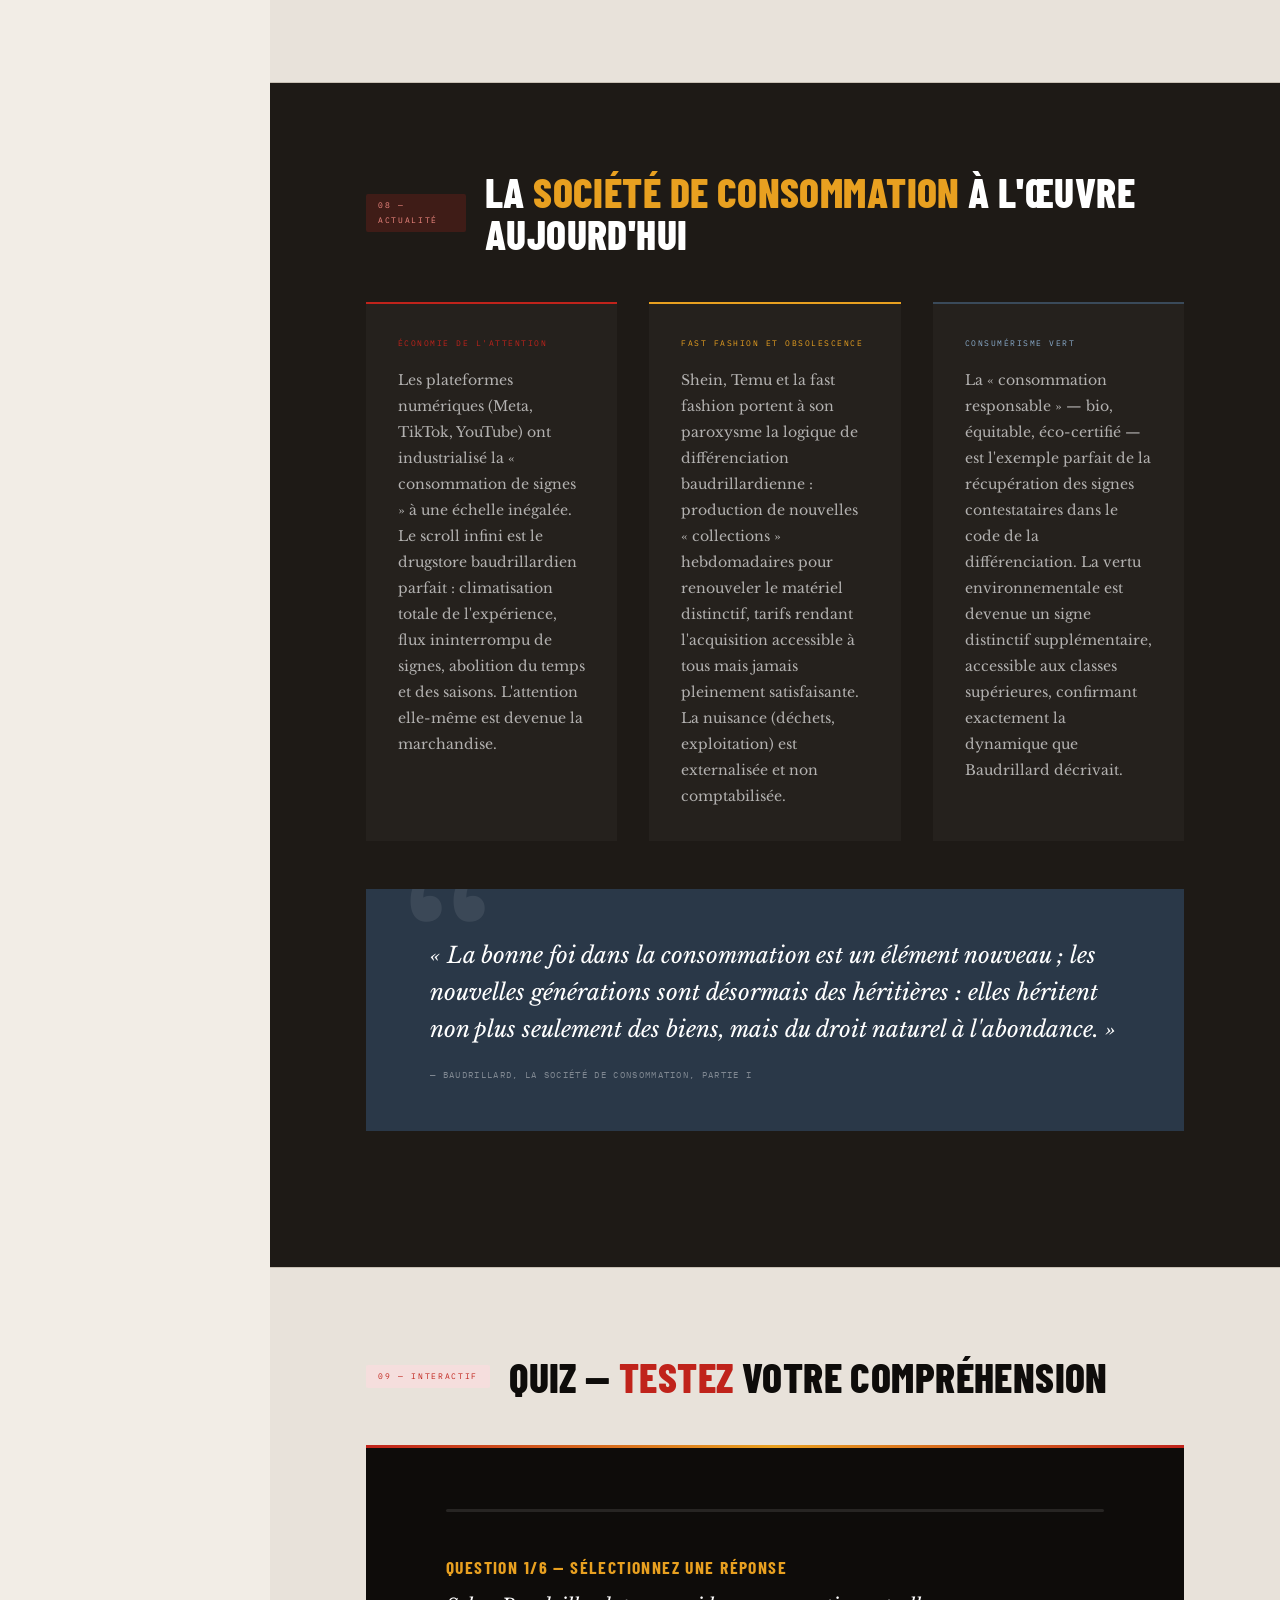
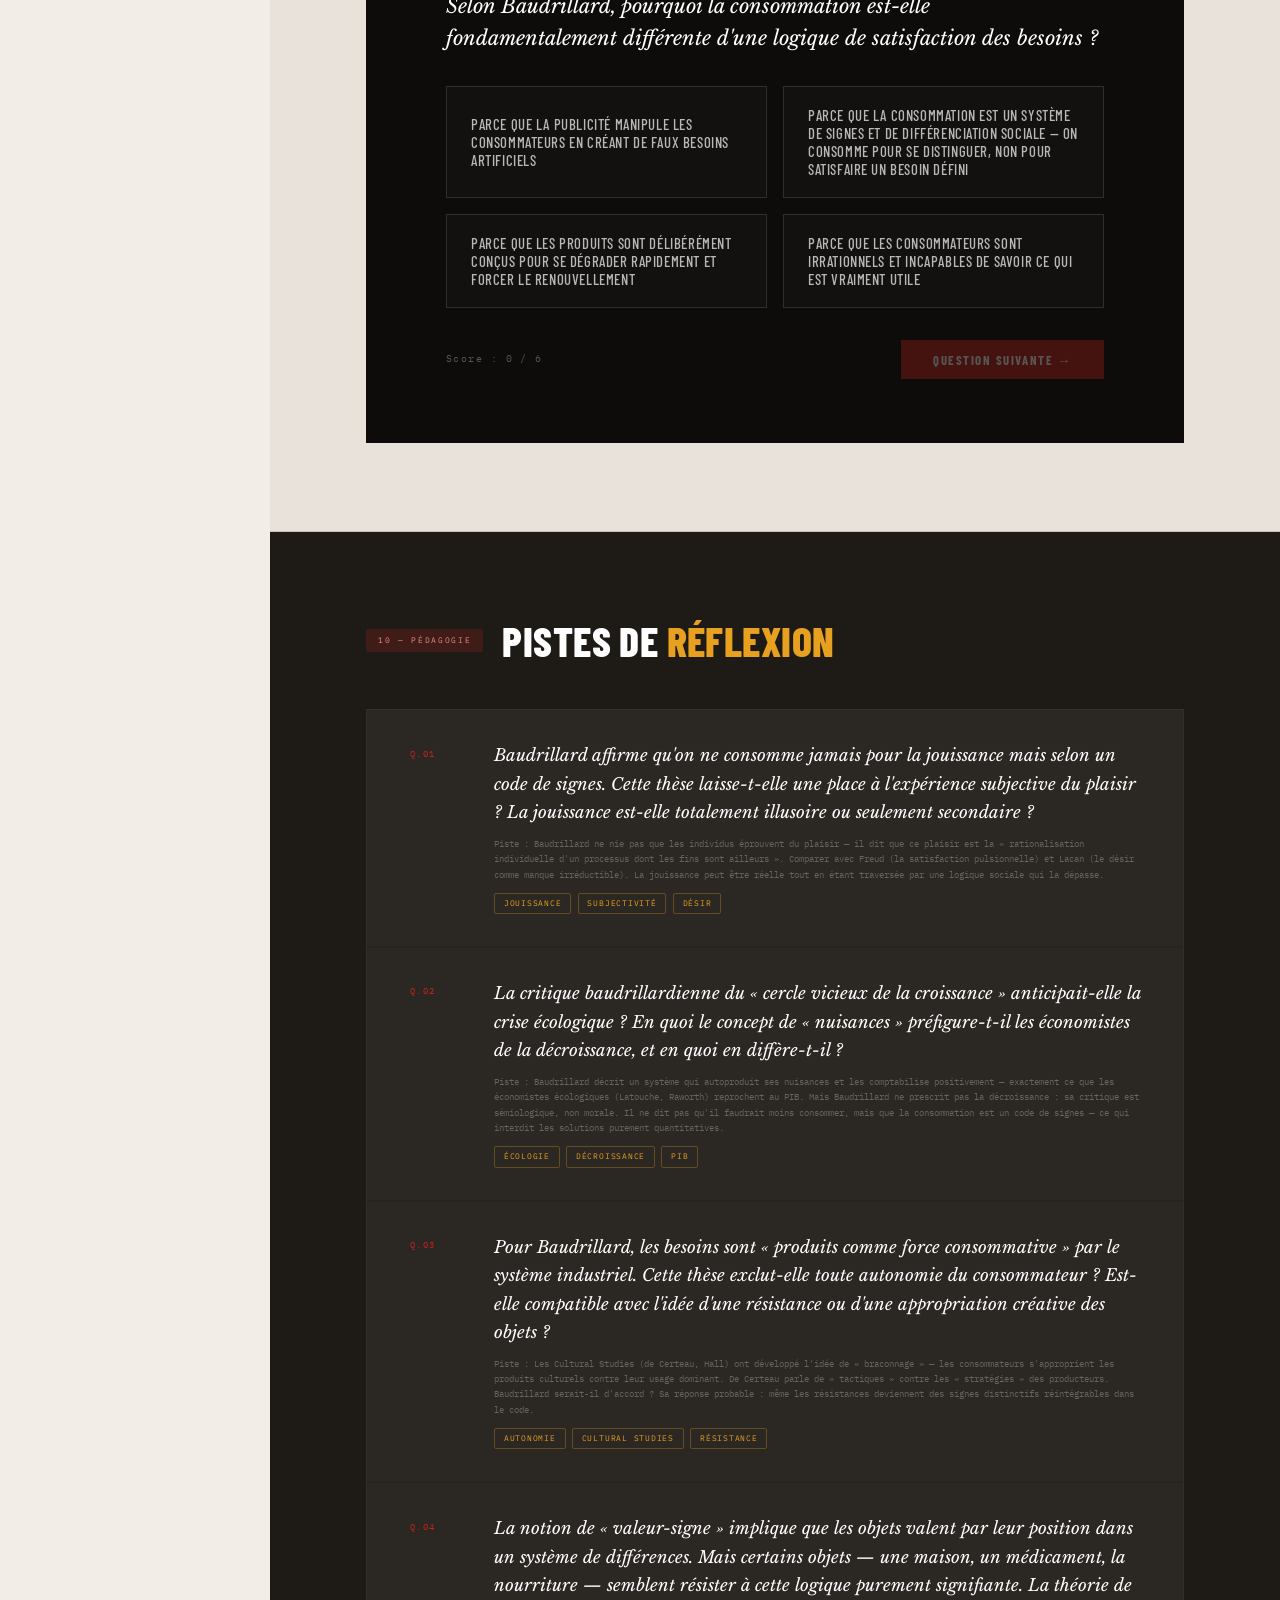
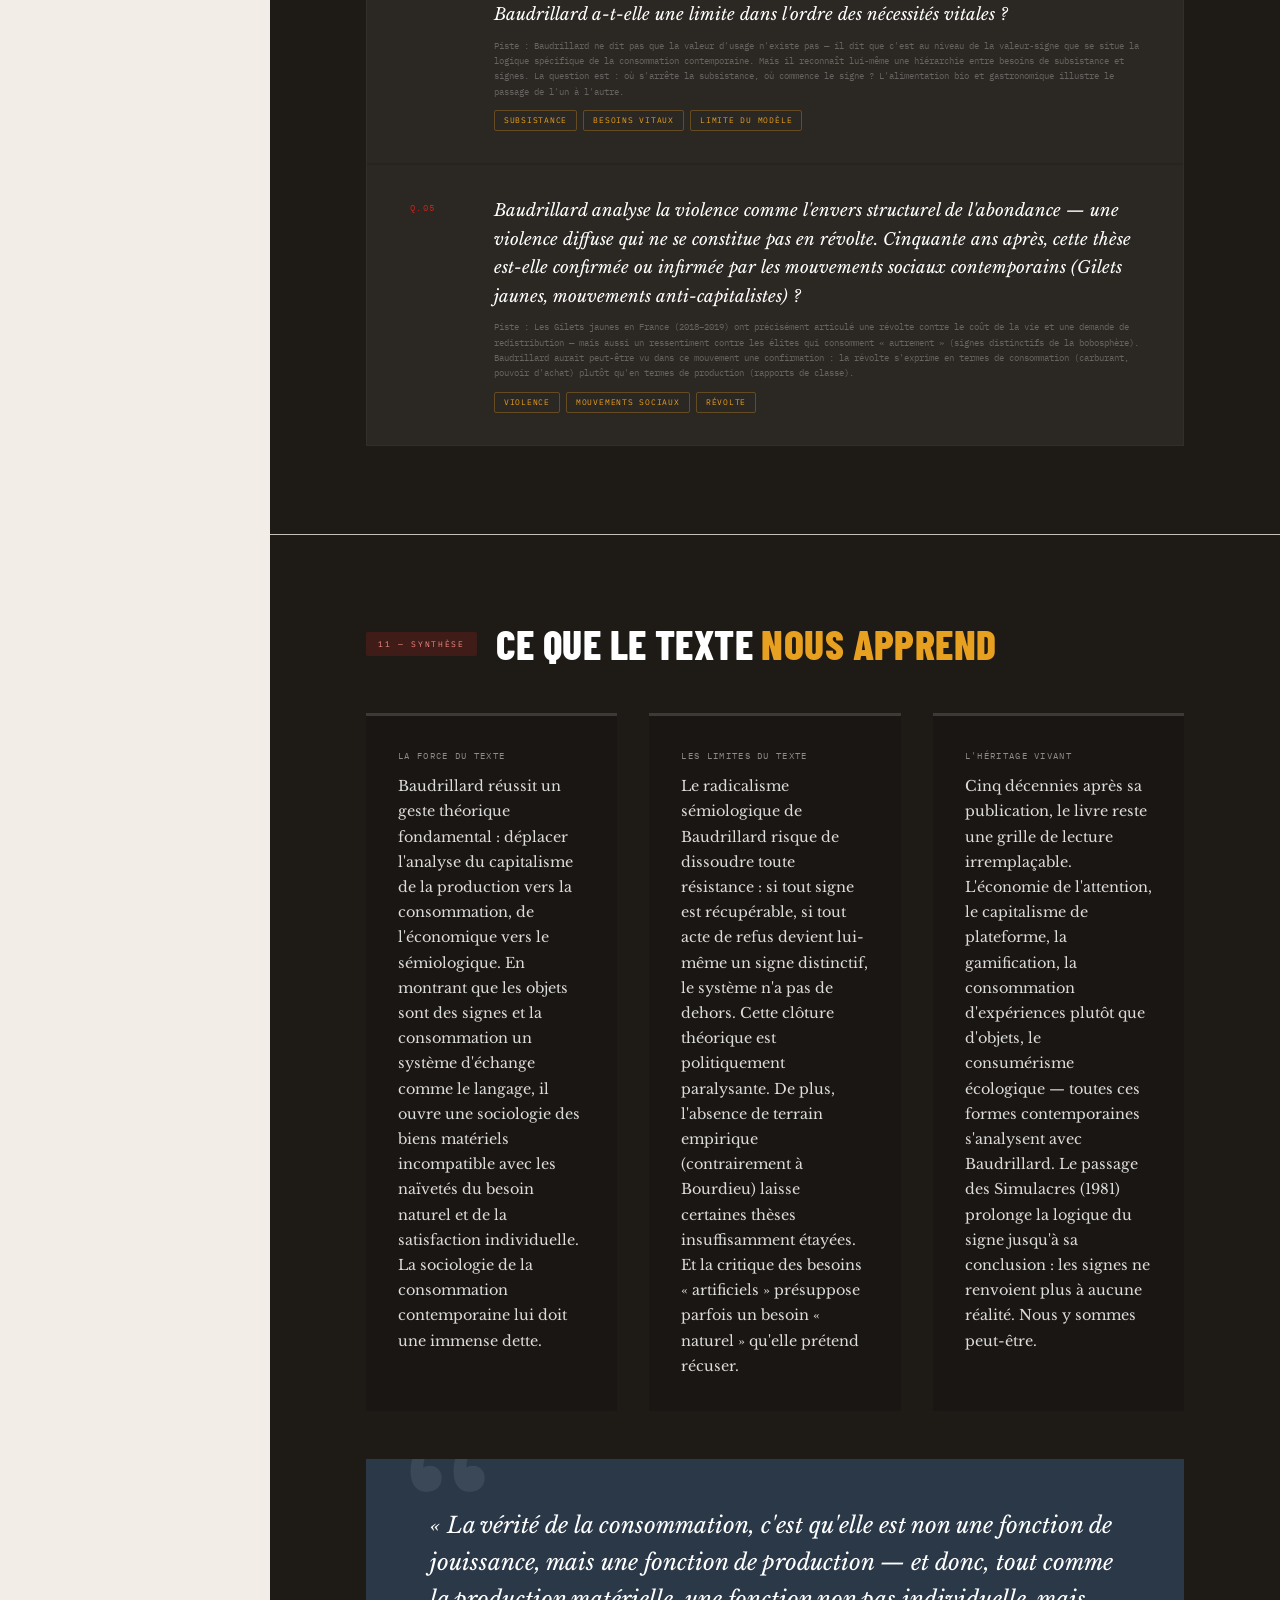
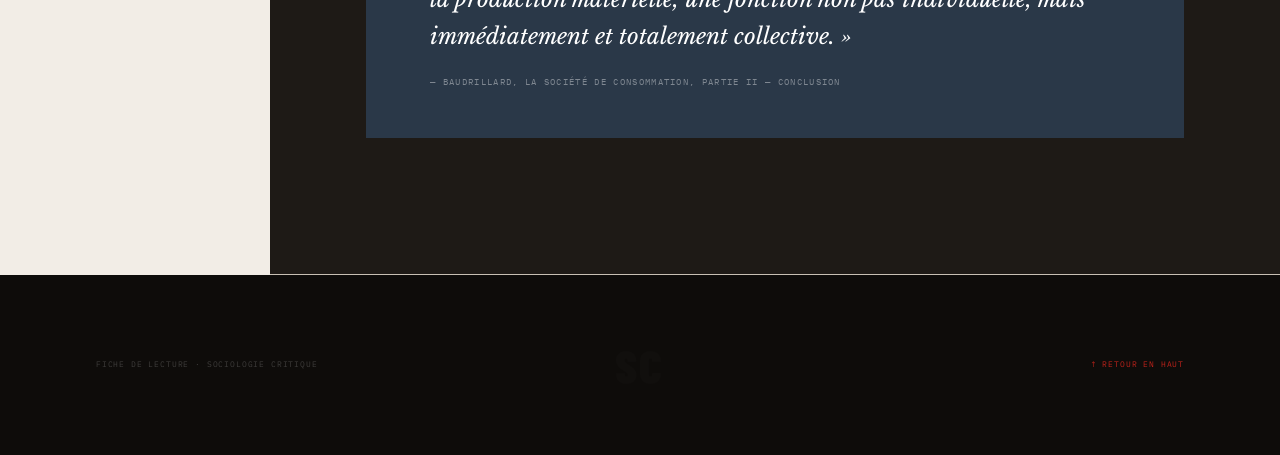
==== commit 13bee7f2: "Unify navigation on existing reading sheets (part 1)" ====
--- a/baudrillard-societe-consommation.html
+++ b/baudrillard-societe-consommation.html
@@ -126,7 +126,7 @@
 .acc-item.open .acc-icon{transform:rotate(45deg);}
 .acc-body{max-height:0;overflow:hidden;transition:max-height .5s cubic-bezier(.16,1,.3,1);}
 .acc-item.open .acc-body{max-height:500px;}
-.acc-inner{padding:0 1.5rem 1.5rem;font-size:.88rem;color:#3a3530;line-height:1.85;}
+.acc-inner{padding:0 1.5rem 1.5rem;font-size:.88rem;color:var(--ink);line-height:1.85;}
 .acc-inner p{margin-bottom:.7rem;}
 .acc-inner p:last-child{margin-bottom:0;}
 .acc-inner strong{color:var(--blood);font-weight:600;}
@@ -204,6 +204,7 @@
 @media(max-width:1100px){:root{--sidebar:220px}.hero,.sec{padding-left:4rem;padding-right:4rem}.synth-grid{grid-template-columns:1fr 1fr}}
 @media(max-width:820px){:root{--sidebar:0px}.snav{display:none}.hero,.sec{padding:4rem 2rem}.concept-grid,.glos-grid{grid-template-columns:1fr}.quiz-options{grid-template-columns:1fr}.synth-grid{grid-template-columns:1fr}footer{grid-template-columns:1fr;gap:1rem;text-align:center}footer a{text-align:center}.qi{grid-template-columns:1fr}.hero-bottom{flex-direction:column;gap:2rem;align-items:flex-start}.hero-thesis{text-align:left}}
 </style>
+<link rel="stylesheet" href="legacy.css">
 </head>
 <body>
 
@@ -911,5 +912,6 @@
 renderQuestion();
 window.addEventListener('load',()=>{setTimeout(()=>{document.getElementById('sidebarFill').style.width='0%';document.getElementById('conceptFill').style.width='0%';},500);});
 </script>
+<script src="legacy.js" defer></script>
 </body>
 </html>
--- a/legacy.css
+++ b/legacy.css
@@ -0,0 +1,18 @@
+@import url('https://fonts.googleapis.com/css2?family=DM+Sans:wght@400;500;600;700;800&family=DM+Serif+Display:ital@0;1&display=swap');
+/* Shared accessibility and navigation polish for the existing reading collection.
+   Each essay retains its editorial identity and original interactive content. */
+html{scroll-behavior:smooth}
+body,body a,body button{cursor:auto!important}
+body a,body button{cursor:pointer!important}
+#dot,#ring,#trail,#C,#CR{display:none!important}
+a:focus-visible,button:focus-visible,input:focus-visible{outline:3px solid #89bb97!important;outline-offset:4px}
+.snav{background:#1d382d!important;box-shadow:4px 0 28px rgba(12,38,18,.12)}
+.snav-title{font-family:"DM Serif Display",Georgia,serif!important;text-transform:none!important;letter-spacing:-.03em!important;font-weight:400!important;line-height:1.18!important}
+.snav-brand{border-bottom:1px solid #ffffff1f}
+.snav a{transition:background .2s,color .2s}
+.snav a:focus-visible{outline-offset:-4px}
+.legacy-library-link{position:fixed;right:18px;bottom:18px;z-index:1050;display:inline-flex;align-items:center;gap:9px;border:1px solid #dae6dc;background:#fff;color:#244832;padding:12px 16px;border-radius:13px;box-shadow:0 10px 30px #0c2c1930;font:700 .8rem 'DM Sans',system-ui,sans-serif;line-height:1.3;text-decoration:none;transition:transform .2s,background .2s}
+.legacy-library-link:hover{transform:translateY(-3px);background:#eef5ee}
+.legacy-library-link span{font-size:1.08rem}
+@media(max-width:680px){.legacy-library-link{right:10px;bottom:10px;padding:10px 12px;font-size:.72rem}}
+@media(prefers-reduced-motion:reduce){html{scroll-behavior:auto}*,*:before,*:after{transition:none!important;animation:none!important}}
